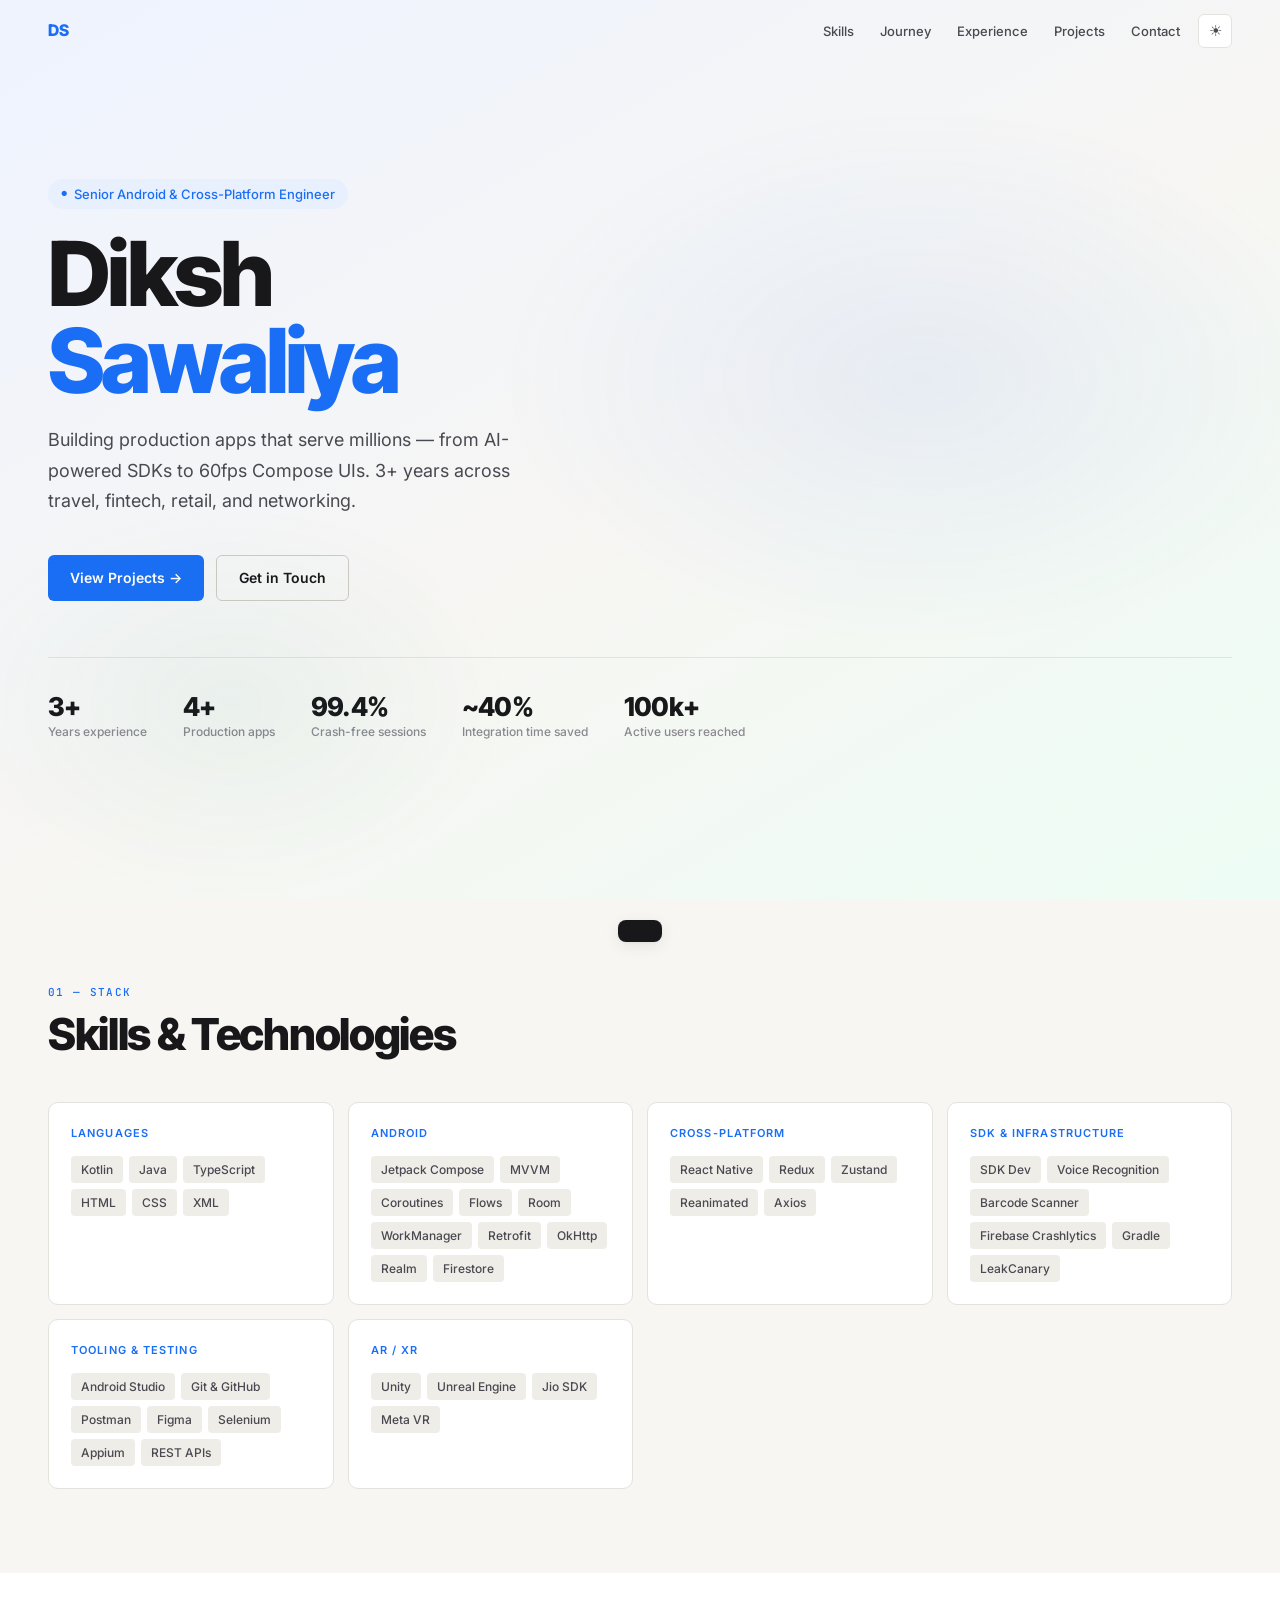
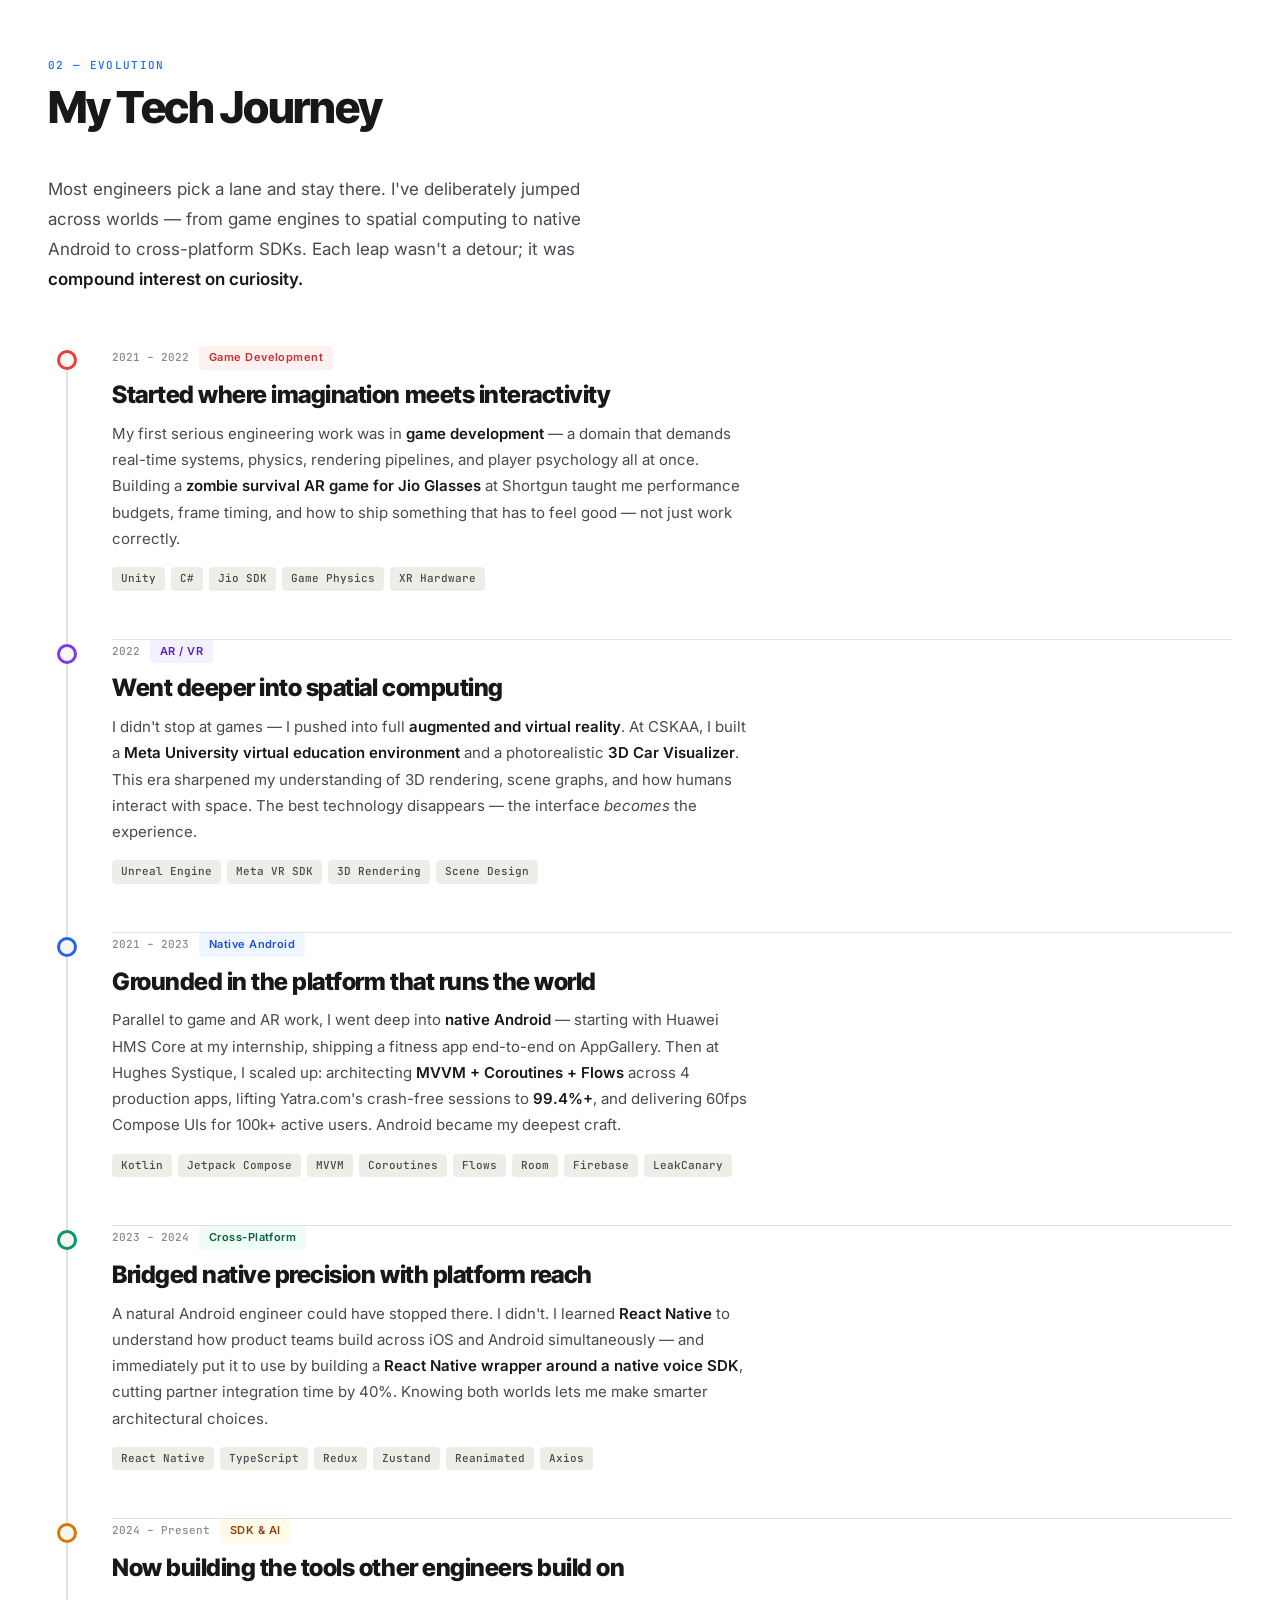
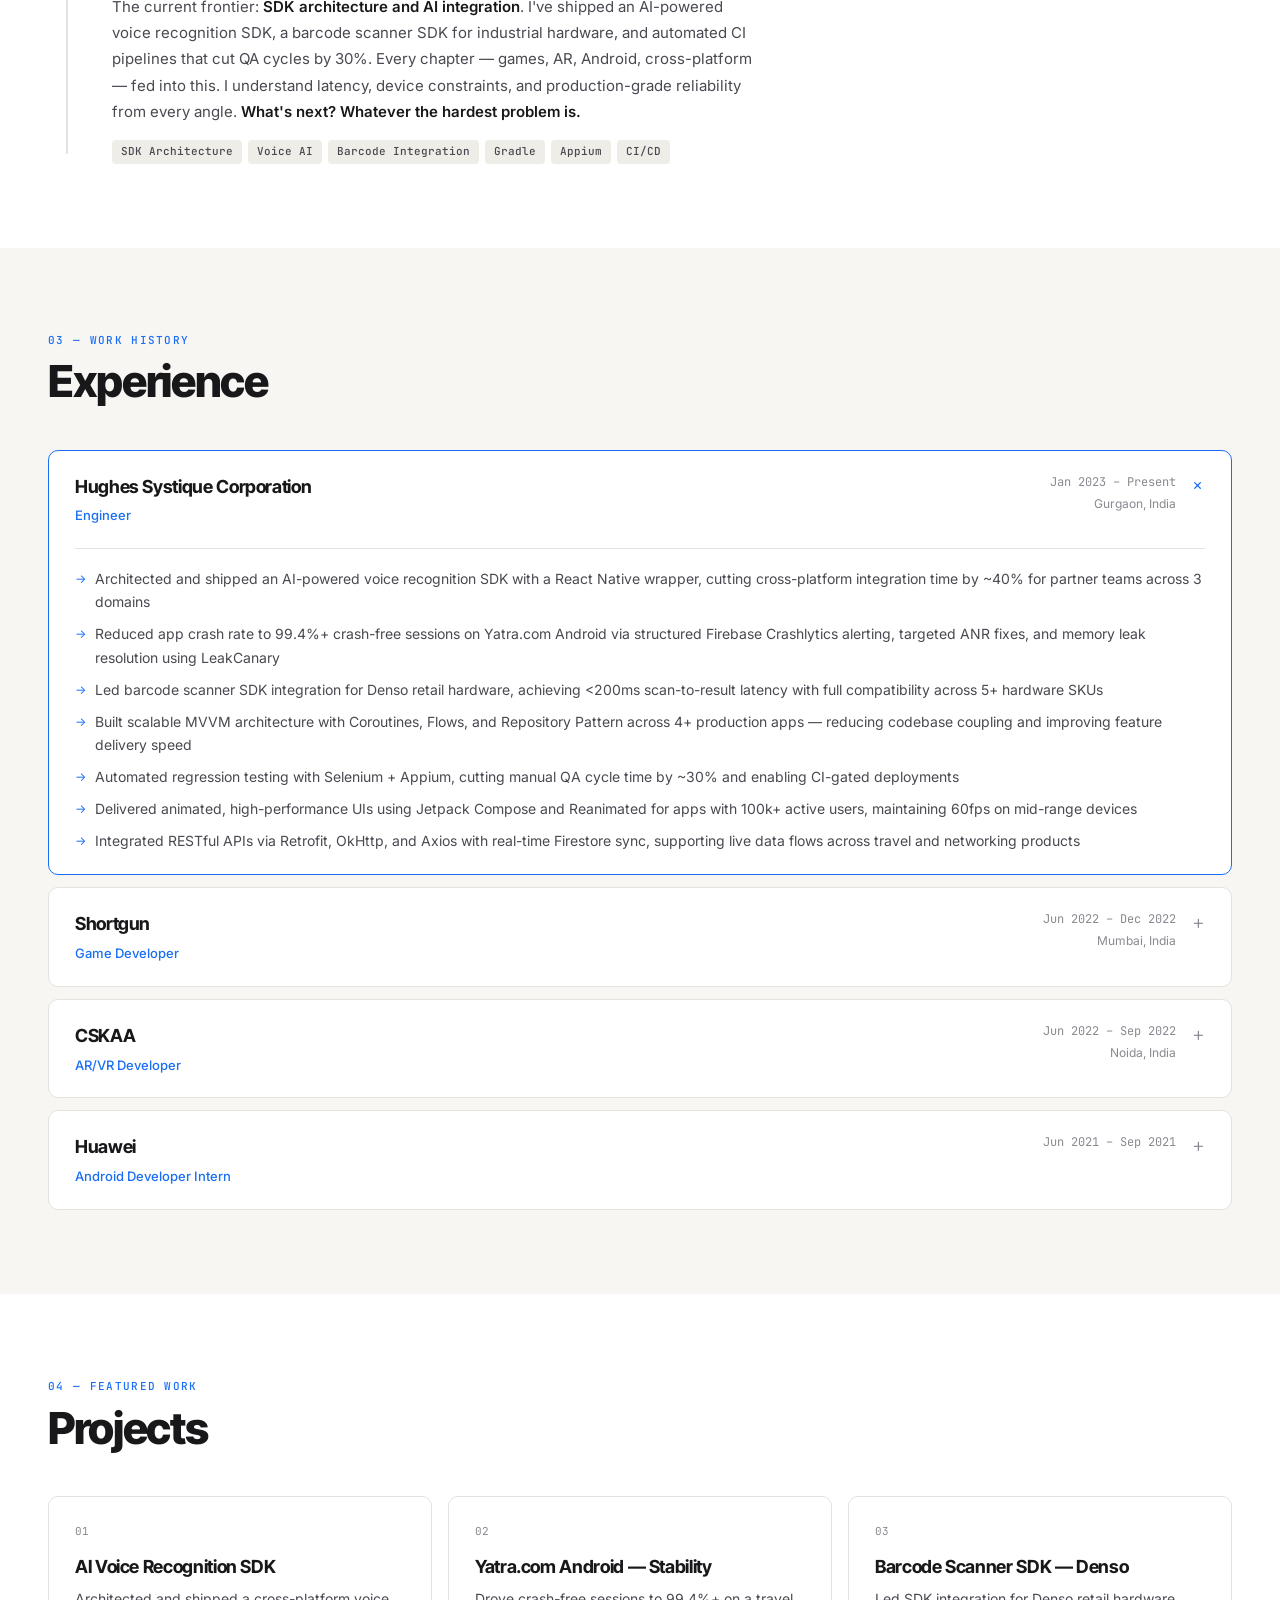
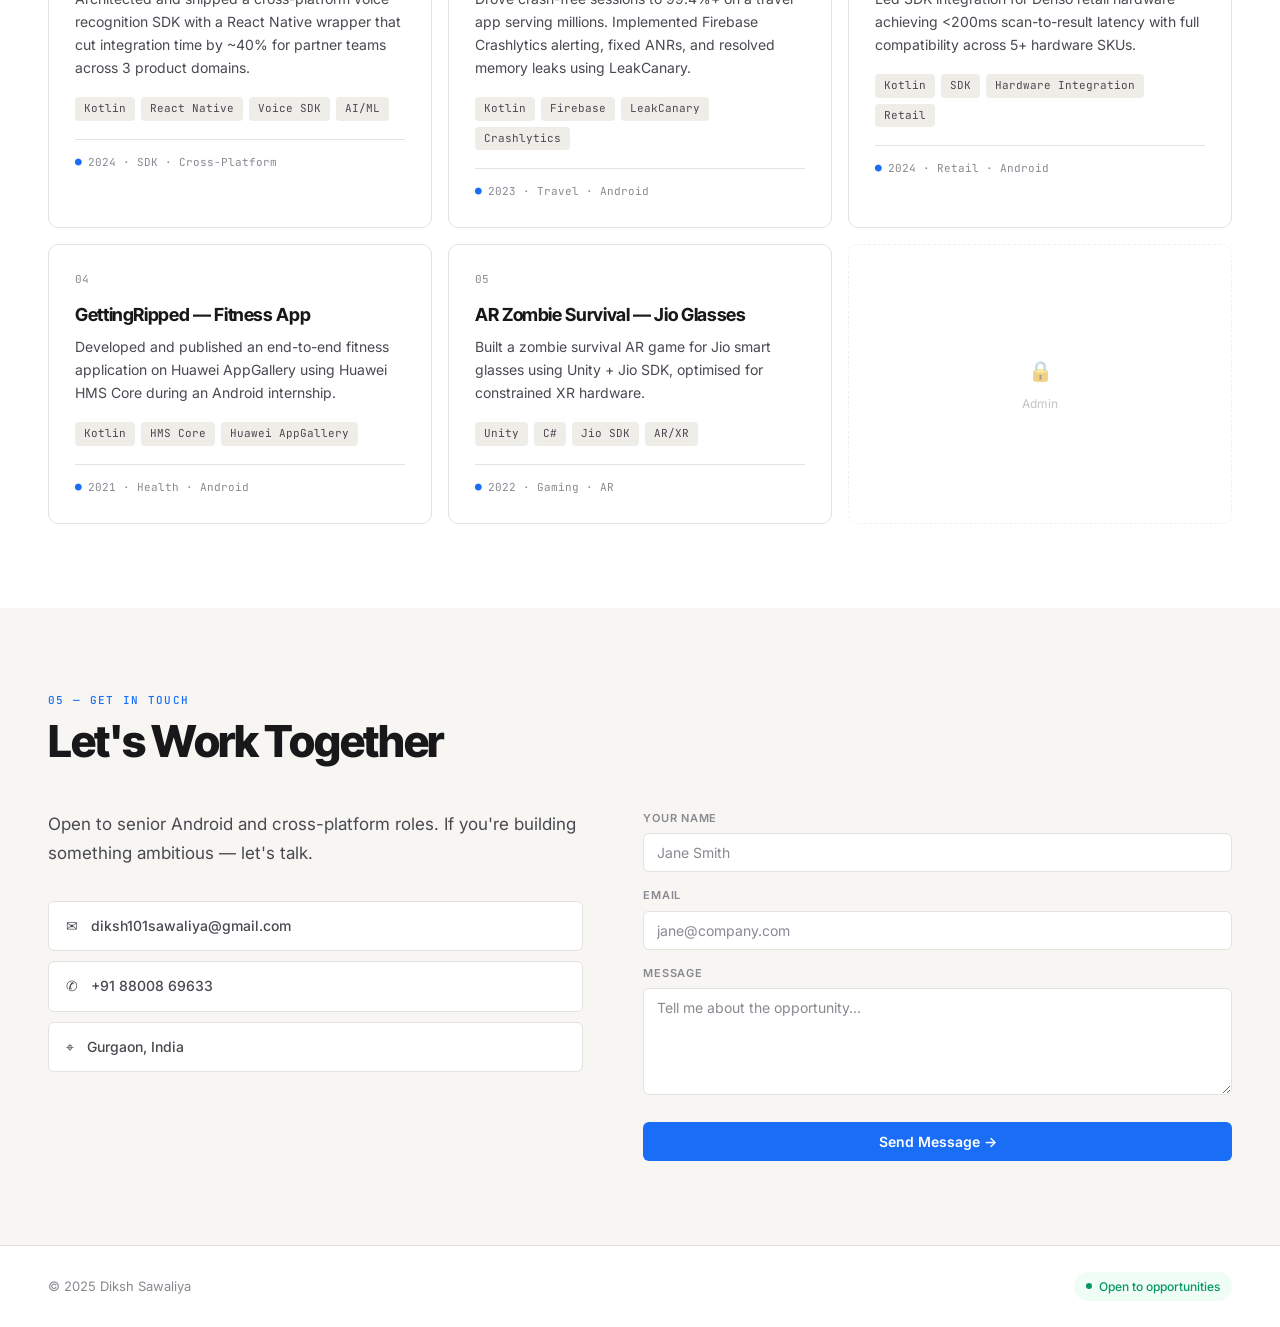
==== index.html @ aad33299 "Renamed the index.html file" ====
<!DOCTYPE html>
<html lang="en" data-theme="light">
<head>
<meta charset="UTF-8" />
<meta name="viewport" content="width=device-width, initial-scale=1.0" />
<title>Diksh Sawaliya · Mobile Engineer</title>
<link href="https://fonts.googleapis.com/css2?family=Inter:wght@300;400;500;600;700&family=Inter+Tight:wght@700;800&family=JetBrains+Mono:wght@400;500&display=swap" rel="stylesheet" />
<link href="base.css" rel="stylesheet" />
<link href="layout.css" rel="stylesheet" />
<link href="components.css" rel="stylesheet" />
</head>
<body>
<div class="toast" id="toast"></div>

<!-- Nav -->
<nav id="nav">
  <a class="nav-logo" href="#home">DS</a>
  <div class="nav-right">
    <ul class="nav-links">
      <li><a href="#skills">Skills</a></li>
      <li><a href="#journey">Journey</a></li>
      <li><a href="#experience">Experience</a></li>
      <li><a href="#projects">Projects</a></li>
      <li><a href="#contact">Contact</a></li>
    </ul>
    <button class="theme-btn" aria-label="Toggle theme">
      <span class="i-sun">☀</span><span class="i-moon">☾</span>
    </button>
  </div>
</nav>

<!-- Hero -->
<section class="hero" id="home">
  <div class="hero-pill">Senior Android &amp; Cross-Platform Engineer</div>
  <h1 class="hero-name">Diksh<br><span class="hl">Sawaliya</span></h1>
  <p class="hero-sub">Building production apps that serve millions — from AI-powered SDKs to 60fps Compose UIs. 3+ years across travel, fintech, retail, and networking.</p>
  <div class="hero-btns">
    <a href="#projects" class="btn btn-primary">View Projects →</a>
    <a href="#contact" class="btn btn-outline">Get in Touch</a>
  </div>
  <div class="hero-stats">
    <div><div class="stat-n">3+</div><div class="stat-l">Years experience</div></div>
    <div><div class="stat-n">4+</div><div class="stat-l">Production apps</div></div>
    <div><div class="stat-n">99.4%</div><div class="stat-l">Crash-free sessions</div></div>
    <div><div class="stat-n">~40%</div><div class="stat-l">Integration time saved</div></div>
    <div><div class="stat-n">100k+</div><div class="stat-l">Active users reached</div></div>
  </div>
</section>

<!-- Skills -->
<section id="skills">
  <div class="reveal"><p class="sec-lbl">01 — Stack</p><h2 class="sec-title">Skills &amp; Technologies</h2></div>
  <div class="skills-grid reveal">
    <div class="skill-card"><div class="skill-cat">Languages</div><div class="skill-tags"><span class="skill-tag">Kotlin</span><span class="skill-tag">Java</span><span class="skill-tag">TypeScript</span><span class="skill-tag">HTML</span><span class="skill-tag">CSS</span><span class="skill-tag">XML</span></div></div>
    <div class="skill-card"><div class="skill-cat">Android</div><div class="skill-tags"><span class="skill-tag">Jetpack Compose</span><span class="skill-tag">MVVM</span><span class="skill-tag">Coroutines</span><span class="skill-tag">Flows</span><span class="skill-tag">Room</span><span class="skill-tag">WorkManager</span><span class="skill-tag">Retrofit</span><span class="skill-tag">OkHttp</span><span class="skill-tag">Realm</span><span class="skill-tag">Firestore</span></div></div>
    <div class="skill-card"><div class="skill-cat">Cross-Platform</div><div class="skill-tags"><span class="skill-tag">React Native</span><span class="skill-tag">Redux</span><span class="skill-tag">Zustand</span><span class="skill-tag">Reanimated</span><span class="skill-tag">Axios</span></div></div>
    <div class="skill-card"><div class="skill-cat">SDK &amp; Infrastructure</div><div class="skill-tags"><span class="skill-tag">SDK Dev</span><span class="skill-tag">Voice Recognition</span><span class="skill-tag">Barcode Scanner</span><span class="skill-tag">Firebase Crashlytics</span><span class="skill-tag">Gradle</span><span class="skill-tag">LeakCanary</span></div></div>
    <div class="skill-card"><div class="skill-cat">Tooling &amp; Testing</div><div class="skill-tags"><span class="skill-tag">Android Studio</span><span class="skill-tag">Git &amp; GitHub</span><span class="skill-tag">Postman</span><span class="skill-tag">Figma</span><span class="skill-tag">Selenium</span><span class="skill-tag">Appium</span><span class="skill-tag">REST APIs</span></div></div>
    <div class="skill-card"><div class="skill-cat">AR / XR</div><div class="skill-tags"><span class="skill-tag">Unity</span><span class="skill-tag">Unreal Engine</span><span class="skill-tag">Jio SDK</span><span class="skill-tag">Meta VR</span></div></div>
  </div>
</section>

<!-- Journey -->
<section id="journey">
  <div class="reveal"><p class="sec-lbl">02 — Evolution</p><h2 class="sec-title">My Tech Journey</h2></div>
  <p class="journey-intro reveal">Most engineers pick a lane and stay there. I've deliberately jumped across worlds — from game engines to spatial computing to native Android to cross-platform SDKs. Each leap wasn't a detour; it was <strong>compound interest on curiosity.</strong></p>
  <div class="journey-track reveal">

    <div class="j-era e-game">
      <div class="j-dot-col"><div class="j-dot"></div></div>
      <div class="j-content">
        <div class="j-meta"><span class="j-year">2021 – 2022</span><span class="j-badge">Game Development</span></div>
        <h3 class="j-title">Started where imagination meets interactivity</h3>
        <p class="j-body">My first serious engineering work was in <strong>game development</strong> — a domain that demands real-time systems, physics, rendering pipelines, and player psychology all at once. Building a <strong>zombie survival AR game for Jio Glasses</strong> at Shortgun taught me performance budgets, frame timing, and how to ship something that has to feel good — not just work correctly.</p>
        <div class="j-tech"><span class="j-tag">Unity</span><span class="j-tag">C#</span><span class="j-tag">Jio SDK</span><span class="j-tag">Game Physics</span><span class="j-tag">XR Hardware</span></div>
      </div>
    </div>

    <div class="j-era e-ar">
      <div class="j-dot-col"><div class="j-dot"></div></div>
      <div class="j-content">
        <div class="j-meta"><span class="j-year">2022</span><span class="j-badge">AR / VR</span></div>
        <h3 class="j-title">Went deeper into spatial computing</h3>
        <p class="j-body">I didn't stop at games — I pushed into full <strong>augmented and virtual reality</strong>. At CSKAA, I built a <strong>Meta University virtual education environment</strong> and a photorealistic <strong>3D Car Visualizer</strong>. This era sharpened my understanding of 3D rendering, scene graphs, and how humans interact with space. The best technology disappears — the interface <em>becomes</em> the experience.</p>
        <div class="j-tech"><span class="j-tag">Unreal Engine</span><span class="j-tag">Meta VR SDK</span><span class="j-tag">3D Rendering</span><span class="j-tag">Scene Design</span></div>
      </div>
    </div>

    <div class="j-era e-android">
      <div class="j-dot-col"><div class="j-dot"></div></div>
      <div class="j-content">
        <div class="j-meta"><span class="j-year">2021 – 2023</span><span class="j-badge">Native Android</span></div>
        <h3 class="j-title">Grounded in the platform that runs the world</h3>
        <p class="j-body">Parallel to game and AR work, I went deep into <strong>native Android</strong> — starting with Huawei HMS Core at my internship, shipping a fitness app end-to-end on AppGallery. Then at Hughes Systique, I scaled up: architecting <strong>MVVM + Coroutines + Flows</strong> across 4 production apps, lifting Yatra.com's crash-free sessions to <strong>99.4%+</strong>, and delivering 60fps Compose UIs for 100k+ active users. Android became my deepest craft.</p>
        <div class="j-tech"><span class="j-tag">Kotlin</span><span class="j-tag">Jetpack Compose</span><span class="j-tag">MVVM</span><span class="j-tag">Coroutines</span><span class="j-tag">Flows</span><span class="j-tag">Room</span><span class="j-tag">Firebase</span><span class="j-tag">LeakCanary</span></div>
      </div>
    </div>

    <div class="j-era e-cross">
      <div class="j-dot-col"><div class="j-dot"></div></div>
      <div class="j-content">
        <div class="j-meta"><span class="j-year">2023 – 2024</span><span class="j-badge">Cross-Platform</span></div>
        <h3 class="j-title">Bridged native precision with platform reach</h3>
        <p class="j-body">A natural Android engineer could have stopped there. I didn't. I learned <strong>React Native</strong> to understand how product teams build across iOS and Android simultaneously — and immediately put it to use by building a <strong>React Native wrapper around a native voice SDK</strong>, cutting partner integration time by 40%. Knowing both worlds lets me make smarter architectural choices.</p>
        <div class="j-tech"><span class="j-tag">React Native</span><span class="j-tag">TypeScript</span><span class="j-tag">Redux</span><span class="j-tag">Zustand</span><span class="j-tag">Reanimated</span><span class="j-tag">Axios</span></div>
      </div>
    </div>

    <div class="j-era e-sdk">
      <div class="j-dot-col"><div class="j-dot"></div></div>
      <div class="j-content">
        <div class="j-meta"><span class="j-year">2024 – Present</span><span class="j-badge">SDK &amp; AI</span></div>
        <h3 class="j-title">Now building the tools other engineers build on</h3>
        <p class="j-body">The current frontier: <strong>SDK architecture and AI integration</strong>. I've shipped an AI-powered voice recognition SDK, a barcode scanner SDK for industrial hardware, and automated CI pipelines that cut QA cycles by 30%. Every chapter — games, AR, Android, cross-platform — fed into this. I understand latency, device constraints, and production-grade reliability from every angle. <strong>What's next? Whatever the hardest problem is.</strong></p>
        <div class="j-tech"><span class="j-tag">SDK Architecture</span><span class="j-tag">Voice AI</span><span class="j-tag">Barcode Integration</span><span class="j-tag">Gradle</span><span class="j-tag">Appium</span><span class="j-tag">CI/CD</span></div>
      </div>
    </div>

  </div>
</section>

<!-- Experience -->
<section id="experience">
  <div class="reveal"><p class="sec-lbl">03 — Work History</p><h2 class="sec-title">Experience</h2></div>
  <div class="exp-list reveal">
    <div class="exp-item open">
      <div class="exp-hd">
        <div class="exp-left"><div class="exp-co">Hughes Systique Corporation</div><div class="exp-role">Engineer</div></div>
        <div class="exp-right"><div class="exp-period">Jan 2023 – Present</div><div class="exp-loc">Gurgaon, India</div></div>
        <div class="exp-tog">+</div>
      </div>
      <div class="exp-body open"><div class="exp-div"></div>
        <ul class="exp-bul">
          <li>Architected and shipped an AI-powered voice recognition SDK with a React Native wrapper, cutting cross-platform integration time by ~40% for partner teams across 3 domains</li>
          <li>Reduced app crash rate to 99.4%+ crash-free sessions on Yatra.com Android via structured Firebase Crashlytics alerting, targeted ANR fixes, and memory leak resolution using LeakCanary</li>
          <li>Led barcode scanner SDK integration for Denso retail hardware, achieving &lt;200ms scan-to-result latency with full compatibility across 5+ hardware SKUs</li>
          <li>Built scalable MVVM architecture with Coroutines, Flows, and Repository Pattern across 4+ production apps — reducing codebase coupling and improving feature delivery speed</li>
          <li>Automated regression testing with Selenium + Appium, cutting manual QA cycle time by ~30% and enabling CI-gated deployments</li>
          <li>Delivered animated, high-performance UIs using Jetpack Compose and Reanimated for apps with 100k+ active users, maintaining 60fps on mid-range devices</li>
          <li>Integrated RESTful APIs via Retrofit, OkHttp, and Axios with real-time Firestore sync, supporting live data flows across travel and networking products</li>
        </ul>
      </div>
    </div>
    <div class="exp-item">
      <div class="exp-hd">
        <div class="exp-left"><div class="exp-co">Shortgun</div><div class="exp-role">Game Developer</div></div>
        <div class="exp-right"><div class="exp-period">Jun 2022 – Dec 2022</div><div class="exp-loc">Mumbai, India</div></div>
        <div class="exp-tog">+</div>
      </div>
      <div class="exp-body"><div class="exp-div"></div>
        <ul class="exp-bul"><li>Developed a zombie survival AR game for Jio Glasses using Unity + Jio SDK, delivering immersive gameplay optimised for constrained XR hardware</li></ul>
      </div>
    </div>
    <div class="exp-item">
      <div class="exp-hd">
        <div class="exp-left"><div class="exp-co">CSKAA</div><div class="exp-role">AR/VR Developer</div></div>
        <div class="exp-right"><div class="exp-period">Jun 2022 – Sep 2022</div><div class="exp-loc">Noida, India</div></div>
        <div class="exp-tog">+</div>
      </div>
      <div class="exp-body"><div class="exp-div"></div>
        <ul class="exp-bul"><li>Built a Meta University virtual education environment and a 3D Car Visualizer with realistic rendering — shipped to internal stakeholders on schedule</li></ul>
      </div>
    </div>
    <div class="exp-item">
      <div class="exp-hd">
        <div class="exp-left"><div class="exp-co">Huawei</div><div class="exp-role">Android Developer Intern</div></div>
        <div class="exp-right"><div class="exp-period">Jun 2021 – Sep 2021</div></div>
        <div class="exp-tog">+</div>
      </div>
      <div class="exp-body"><div class="exp-div"></div>
        <ul class="exp-bul"><li>Developed and published GettingRipped fitness app on Huawei AppGallery end-to-end using Huawei HMS Core, gaining hands-on deployment experience</li></ul>
      </div>
    </div>
  </div>
</section>

<!-- Projects -->
<section id="projects">
  <div class="reveal"><p class="sec-lbl">04 — Featured Work</p><h2 class="sec-title">Projects</h2></div>
  <div class="proj-grid reveal" id="projGrid"></div>
</section>

<!-- Contact -->
<section id="contact">
  <div class="reveal"><p class="sec-lbl">05 — Get In Touch</p><h2 class="sec-title">Let's Work Together</h2></div>
  <div class="contact-wrap reveal">
    <div>
      <p class="contact-lead">Open to senior Android and cross-platform roles. If you're building something ambitious — let's talk.</p>
      <div class="contact-links">
        <a href="mailto:diksh101sawaliya@gmail.com" class="c-link"><span>✉</span> diksh101sawaliya@gmail.com</a>
        <a href="tel:+918800869633" class="c-link"><span>✆</span> +91 88008 69633</a>
        <a href="#" class="c-link"><span>⌖</span> Gurgaon, India</a>
      </div>
    </div>
    <div>
      <div class="fld"><label>Your Name</label><input type="text" placeholder="Jane Smith" /></div>
      <div class="fld"><label>Email</label><input type="email" placeholder="jane@company.com" /></div>
      <div class="fld"><label>Message</label><textarea rows="5" placeholder="Tell me about the opportunity..."></textarea></div>
      <button id="contactSend" class="btn btn-primary" style="width:100%;justify-content:center;margin-top:4px">Send Message →</button>
    </div>
  </div>
</section>

<footer>
  <p>© 2025 Diksh Sawaliya</p>
  <div class="status-pill"><div class="sdot"></div> Open to opportunities</div>
</footer>

<!-- Add Project Modal -->
<div class="modal-ov" id="addModal">
  <div class="modal">
    <h2>Add New Project</h2>
    <p class="sub">Appears on your portfolio instantly.</p>
    <div class="fld"><label>Project Title *</label><input type="text" id="pTitle" placeholder="e.g. Voice SDK for Android" /></div>
    <div class="fld"><label>Description *</label><textarea id="pDesc" rows="3" placeholder="What did you build? What problem did it solve?"></textarea></div>
    <div class="fld"><label>Tech Stack (comma separated)</label><input type="text" id="pTags" placeholder="Kotlin, Jetpack Compose, Retrofit" /></div>
    <div class="fld"><label>Domain / Type</label><input type="text" id="pDomain" placeholder="e.g. SDK · Android · Fintech" /></div>
    <div class="fld"><label>Year</label><input type="text" id="pYear" placeholder="2025" /></div>
    <div class="modal-acts">
      <button id="addCancel" class="btn-cancel">Cancel</button>
      <button id="addSave" class="btn-save">Save Project</button>
    </div>
  </div>
</div>

<!-- PIN Modal -->
<div class="modal-ov" id="pinModal">
  <div class="modal" style="max-width:340px;text-align:center">
    <h2>Admin Access</h2>
    <p class="sub">Enter your 4-digit PIN to manage projects</p>
    <div class="pin-row">
      <input class="pin-d" id="p0" maxlength="1" type="password" inputmode="numeric" />
      <input class="pin-d" id="p1" maxlength="1" type="password" inputmode="numeric" />
      <input class="pin-d" id="p2" maxlength="1" type="password" inputmode="numeric" />
      <input class="pin-d" id="p3" maxlength="1" type="password" inputmode="numeric" />
    </div>
    <div class="pin-err" id="pinErr"></div>
    <div class="modal-acts" style="justify-content:center;margin-top:14px">
      <button id="pinCancel" class="btn-cancel">Cancel</button>
      <button id="pinUnlock" class="btn-save">Unlock</button>
    </div>
  </div>
</div>

<script src="script.js"></script>
</body>
</html>
---- base.css ----
:root {
  --accent:    #1a6ef5;
  --accent-lt: #e8f0fe;
  --accent-dk: #1558c8;
  --c-game:    #e53e3e;
  --c-ar:      #7c3aed;
  --c-android: #2563eb;
  --c-cross:   #059669;
  --c-sdk:     #d97706;
  --radius: 10px;
  --radius-sm: 6px;
  --mono: 'JetBrains Mono', monospace;
  --head: 'Inter Tight', sans-serif;
  --body: 'Inter', sans-serif;
  --shadow: 0 1px 3px rgba(0,0,0,0.06), 0 4px 12px rgba(0,0,0,0.04);
  --shadow-md: 0 4px 16px rgba(0,0,0,0.08), 0 1px 4px rgba(0,0,0,0.04);
}
[data-theme="light"] {
  --bg:      #f7f6f3;
  --surface: #ffffff;
  --card:    #ffffff;
  --border:  #e4e2dc;
  --border2: #cccac3;
  --text:    #18171a;
  --text2:   #4a4850;
  --text3:   #8a8890;
  --nav-bg:  rgba(247,246,243,0.92);
  --tag-bg:  #efede8;
  --tag-txt: #4a4850;
  --hero-bg: linear-gradient(150deg,#eef3ff 0%,#f7f6f3 55%,#edfdf5 100%);
}
[data-theme="dark"] {
  --bg:      #0f1117;
  --surface: #161820;
  --card:    #1c1f2a;
  --border:  #272a35;
  --border2: #353845;
  --text:    #ece9f4;
  --text2:   #9b99a8;
  --text3:   #5c5a68;
  --nav-bg:  rgba(15,17,23,0.9);
  --tag-bg:  #22252f;
  --tag-txt: #9b99a8;
  --hero-bg: linear-gradient(150deg,#0f1a2e 0%,#0f1117 55%,#0a1a14 100%);
}
*,*::before,*::after{box-sizing:border-box;margin:0;padding:0}
html{scroll-behavior:smooth}
body{background:var(--bg);color:var(--text);font-family:var(--body);font-size:16px;line-height:1.6;overflow-x:hidden;transition:background .3s,color .3s}

.btn{font-size:14px;font-weight:600;padding:11px 22px;border-radius:var(--radius-sm);text-decoration:none;transition:all .18s;cursor:pointer;border:none;display:inline-flex;align-items:center;gap:6px;font-family:var(--body)}
.btn-primary{background:var(--accent);color:#fff}
.btn-primary:hover{background:var(--accent-dk);transform:translateY(-1px);box-shadow:0 4px 14px rgba(26,110,245,.3)}
.btn-outline{background:transparent;color:var(--text);border:1.5px solid var(--border2)}
.btn-outline:hover{border-color:var(--accent);color:var(--accent)}

.theme-btn{width:34px;height:34px;border-radius:var(--radius-sm);border:1px solid var(--border);background:var(--card);color:var(--text2);font-size:15px;cursor:pointer;display:flex;align-items:center;justify-content:center;transition:all .2s}
.theme-btn:hover{border-color:var(--accent);color:var(--accent)}
[data-theme="dark"] .i-sun{display:none}
[data-theme="light"] .i-moon{display:none}

.sec-lbl{font-family:var(--mono);font-size:11px;font-weight:500;color:var(--accent);letter-spacing:.12em;text-transform:uppercase;margin-bottom:8px}
.sec-title{font-family:var(--head);font-size:clamp(28px,3.8vw,44px);font-weight:800;letter-spacing:-.03em;line-height:1.1;margin-bottom:44px}

.fld{margin-bottom:15px}
.fld label{display:block;font-size:11px;font-weight:600;color:var(--text3);letter-spacing:.07em;text-transform:uppercase;margin-bottom:6px}
.fld input,.fld textarea{width:100%;background:var(--card);border:1px solid var(--border);color:var(--text);font-family:var(--body);font-size:14px;padding:10px 13px;border-radius:var(--radius-sm);outline:none;transition:border-color .2s,box-shadow .2s;resize:vertical}
.fld input:focus,.fld textarea:focus{border-color:var(--accent);box-shadow:0 0 0 3px rgba(26,110,245,.1)}
.fld input::placeholder,.fld textarea::placeholder{color:var(--text3)}
---- layout.css ----
nav{position:fixed;top:0;left:0;right:0;z-index:200;display:flex;align-items:center;justify-content:space-between;padding:14px 48px;transition:background .3s,border-color .3s,box-shadow .3s;border-bottom:1px solid transparent}
nav.scrolled{background:var(--nav-bg);border-color:var(--border);backdrop-filter:blur(14px);-webkit-backdrop-filter:blur(14px)}
.nav-logo{font-family:var(--head);font-size:16px;font-weight:800;color:var(--accent);letter-spacing:-.02em;text-decoration:none}
.nav-right{display:flex;align-items:center;gap:6px}
.nav-links{display:flex;gap:2px;list-style:none}
.nav-links a{font-size:13px;font-weight:500;color:var(--text2);text-decoration:none;padding:6px 12px;border-radius:var(--radius-sm);transition:color .2s,background .2s}
.nav-links a:hover{color:var(--accent);background:var(--accent-lt)}
[data-theme="dark"] .nav-links a:hover{background:rgba(26,110,245,.12)}

.hero{min-height:100vh;display:flex;flex-direction:column;justify-content:center;padding:100px 48px 80px;background:var(--hero-bg);position:relative;overflow:hidden}
.hero::after{content:'';position:absolute;inset:0;background:radial-gradient(ellipse 55% 50% at 72% 42%,rgba(26,110,245,.07) 0%,transparent 60%),radial-gradient(ellipse 40% 40% at 18% 78%,rgba(5,150,105,.05) 0%,transparent 55%);pointer-events:none}
.hero-pill{display:inline-flex;align-items:center;gap:7px;font-size:13px;font-weight:500;color:var(--accent);background:var(--accent-lt);padding:5px 13px;border-radius:20px;margin-bottom:22px;width:fit-content;opacity:0;animation:fadeUp .7s .1s forwards}
[data-theme="dark"] .hero-pill{background:rgba(26,110,245,.15)}
.hero-pill::before{content:'●';font-size:7px}
.hero-name{font-family:var(--head);font-size:clamp(50px,7vw,96px);font-weight:800;line-height:.97;letter-spacing:-.04em;margin-bottom:20px;opacity:0;animation:fadeUp .7s .25s forwards}
.hero-name .hl{color:var(--accent)}
.hero-sub{font-size:clamp(15px,1.8vw,18px);font-weight:400;color:var(--text2);max-width:490px;line-height:1.7;margin-bottom:38px;opacity:0;animation:fadeUp .7s .4s forwards}
.hero-btns{display:flex;gap:12px;flex-wrap:wrap;opacity:0;animation:fadeUp .7s .55s forwards}
.hero-stats{display:flex;gap:36px;flex-wrap:wrap;margin-top:56px;padding-top:36px;border-top:1px solid var(--border);opacity:0;animation:fadeUp .7s .7s forwards}
.stat-n{font-family:var(--head);font-size:26px;font-weight:800;letter-spacing:-.03em;color:var(--text);line-height:1;margin-bottom:2px}
.stat-l{font-size:12px;font-weight:500;color:var(--text3)}

section{padding:84px 48px}
[data-theme="light"] #skills,#experience,#contact{background:var(--bg)}
[data-theme="light"] #journey,#projects,footer{background:var(--surface)}
[data-theme="dark"] #skills,#experience,#contact{background:var(--bg)}
[data-theme="dark"] #journey,#projects,footer{background:var(--surface)}

.contact-wrap{display:grid;grid-template-columns:1fr 1.1fr;gap:60px;align-items:start}
.contact-lead{font-size:17px;color:var(--text2);line-height:1.75;margin-bottom:32px}
.contact-links{display:flex;flex-direction:column;gap:10px}
.c-link{display:flex;align-items:center;gap:13px;text-decoration:none;font-size:14px;font-weight:500;color:var(--text2);padding:13px 17px;border:1px solid var(--border);border-radius:var(--radius-sm);background:var(--card);transition:all .2s}
.c-link:hover{border-color:var(--accent);color:var(--accent);transform:translateX(4px)}

footer{border-top:1px solid var(--border);padding:26px 48px;background:var(--surface) !important;display:flex;align-items:center;justify-content:space-between}
footer p{font-size:13px;color:var(--text3)}

@media(max-width:720px){
  nav{padding:13px 20px}
  .nav-links{display:none}
  .hero{padding:88px 20px 56px}
  section{padding:60px 20px}
  footer{padding:20px;flex-direction:column;gap:12px;text-align:center}
  .contact-wrap{grid-template-columns:1fr;gap:36px}
  .proj-grid{grid-template-columns:1fr}
  .modal{padding:22px}
  .hero-stats{gap:20px}
}
---- components.css ----
.skills-grid{display:grid;grid-template-columns:repeat(auto-fill,minmax(255px,1fr));gap:14px}
.skill-card{background:var(--card);border:1px solid var(--border);border-radius:var(--radius);padding:22px;transition:border-color .2s,box-shadow .2s,transform .2s}
.skill-card:hover{border-color:var(--accent);box-shadow:var(--shadow-md);transform:translateY(-2px)}
.skill-cat{font-size:11px;font-weight:600;color:var(--accent);letter-spacing:.1em;text-transform:uppercase;margin-bottom:13px}
.skill-tags{display:flex;flex-wrap:wrap;gap:6px}
.skill-tag{font-size:12px;font-weight:500;background:var(--tag-bg);color:var(--tag-txt);padding:4px 10px;border-radius:4px}

.journey-intro{max-width:580px;margin-bottom:52px;font-size:17px;color:var(--text2);line-height:1.75}
.journey-intro strong{color:var(--text);font-weight:600}
.journey-track{position:relative}
.journey-track::before{content:'';position:absolute;left:18px;top:10px;bottom:10px;width:2px;background:var(--border);border-radius:2px}
.j-era{display:grid;grid-template-columns:38px 1fr;gap:0 26px}
.j-dot-col{display:flex;flex-direction:column;align-items:center;padding-top:4px}
.j-dot{width:20px;height:20px;border-radius:50%;border:3px solid var(--border);background:var(--bg);position:relative;z-index:1;flex-shrink:0;transition:border-color .25s,background .25s,transform .25s}
.j-era:hover .j-dot{transform:scale(1.2)}
.e-game   .j-dot{border-color:var(--c-game)}
.e-game:hover   .j-dot{background:var(--c-game)}
.e-ar     .j-dot{border-color:var(--c-ar)}
.e-ar:hover     .j-dot{background:var(--c-ar)}
.e-android.j-dot,.e-android .j-dot{border-color:var(--c-android)}
.e-android:hover .j-dot{background:var(--c-android)}
.e-cross  .j-dot{border-color:var(--c-cross)}
.e-cross:hover  .j-dot{background:var(--c-cross)}
.e-sdk    .j-dot{border-color:var(--c-sdk)}
.e-sdk:hover    .j-dot{background:var(--c-sdk)}
.j-content{padding:0 0 48px 0;border-bottom:1px solid var(--border)}
.j-era:last-child .j-content{border-bottom:none;padding-bottom:0}
.j-meta{display:flex;align-items:center;gap:10px;margin-bottom:11px;flex-wrap:wrap}
.j-year{font-family:var(--mono);font-size:11px;color:var(--text3);font-weight:500}
.j-badge{font-size:11px;font-weight:600;padding:3px 10px;border-radius:4px;letter-spacing:.04em}
.e-game   .j-badge{background:#fff1f0;color:#c53030}
.e-ar     .j-badge{background:#f3f0ff;color:#5b21b6}
.e-android .j-badge{background:#eff6ff;color:#1d4ed8}
.e-cross  .j-badge{background:#f0fdf4;color:#065f46}
.e-sdk    .j-badge{background:#fffbeb;color:#92400e}
[data-theme="dark"] .e-game   .j-badge{background:rgba(229,62,62,.12);color:#fc8181}
[data-theme="dark"] .e-ar     .j-badge{background:rgba(124,58,237,.12);color:#c4b5fd}
[data-theme="dark"] .e-android .j-badge{background:rgba(37,99,235,.12);color:#93c5fd}
[data-theme="dark"] .e-cross  .j-badge{background:rgba(5,150,105,.12);color:#6ee7b7}
[data-theme="dark"] .e-sdk    .j-badge{background:rgba(217,119,6,.12);color:#fcd34d}
.j-title{font-family:var(--head);font-size:clamp(18px,2.2vw,24px);font-weight:800;letter-spacing:-.02em;line-height:1.2;margin-bottom:11px}
.j-body{font-size:15px;color:var(--text2);line-height:1.75;max-width:640px;margin-bottom:15px}
.j-body strong{color:var(--text);font-weight:600}
.j-tech{display:flex;flex-wrap:wrap;gap:6px}
.j-tag{font-family:var(--mono);font-size:11px;font-weight:500;background:var(--tag-bg);color:var(--tag-txt);padding:3px 9px;border-radius:4px}

.exp-list{display:flex;flex-direction:column;gap:12px}
.exp-item{background:var(--card);border:1px solid var(--border);border-radius:var(--radius);overflow:hidden;transition:border-color .2s}
.exp-item.open{border-color:var(--accent)}
.exp-hd{padding:22px 26px;display:flex;align-items:flex-start;justify-content:space-between;gap:16px;cursor:pointer;user-select:none}
.exp-left{display:flex;flex-direction:column;gap:4px;flex:1}
.exp-co{font-family:var(--head);font-size:18px;font-weight:700;letter-spacing:-.02em}
.exp-role{font-size:13px;font-weight:500;color:var(--accent)}
.exp-right{text-align:right;flex-shrink:0}
.exp-period{font-family:var(--mono);font-size:12px;color:var(--text3)}
.exp-loc{font-size:12px;color:var(--text3);margin-top:2px}
.exp-tog{font-size:20px;font-weight:300;color:var(--text3);transition:transform .3s,color .2s;line-height:1;flex-shrink:0;margin-top:2px}
.exp-item.open .exp-tog{transform:rotate(45deg);color:var(--accent)}
.exp-hd:hover .exp-tog{color:var(--accent)}
.exp-body{max-height:0;overflow:hidden;transition:max-height .4s ease,padding .3s;padding:0 26px}
.exp-body.open{max-height:700px;padding-bottom:22px}
.exp-div{height:1px;background:var(--border);margin-bottom:18px}
.exp-bul{list-style:none;display:flex;flex-direction:column;gap:9px}
.exp-bul li{font-size:14px;color:var(--text2);line-height:1.65;padding-left:20px;position:relative}
.exp-bul li::before{content:'→';position:absolute;left:0;color:var(--accent);font-size:12px;top:2px}

#projects{background:var(--surface) !important}
.proj-grid{display:grid;grid-template-columns:repeat(auto-fill,minmax(310px,1fr));gap:16px}
.proj-card{background:var(--card);border:1px solid var(--border);border-radius:var(--radius);padding:26px;position:relative;transition:border-color .2s,box-shadow .2s,transform .2s}
.proj-card:hover{border-color:var(--accent);box-shadow:var(--shadow-md);transform:translateY(-3px)}
.proj-num{font-family:var(--mono);font-size:11px;color:var(--text3);margin-bottom:14px}
.proj-title{font-family:var(--head);font-size:18px;font-weight:700;letter-spacing:-.02em;margin-bottom:9px;line-height:1.3}
.proj-desc{font-size:14px;color:var(--text2);line-height:1.65;margin-bottom:18px}
.proj-tags{display:flex;flex-wrap:wrap;gap:6px;margin-bottom:18px}
.proj-tag{font-family:var(--mono);font-size:11px;background:var(--tag-bg);color:var(--tag-txt);padding:3px 9px;border-radius:4px}
.proj-foot{font-family:var(--mono);font-size:11px;color:var(--text3);display:flex;align-items:center;gap:6px;padding-top:14px;border-top:1px solid var(--border)}
.proj-foot .dot{color:var(--accent)}
.proj-del{position:absolute;top:14px;right:14px;width:28px;height:28px;border-radius:6px;border:1px solid transparent;background:transparent;color:var(--text3);font-size:13px;cursor:pointer;display:flex;align-items:center;justify-content:center;opacity:0;transition:all .2s}
.proj-card:hover .proj-del{opacity:1}
.proj-del:hover{border-color:#e53e3e;color:#e53e3e;background:rgba(229,62,62,.08)}
.proj-add{border-style:dashed !important;display:flex;flex-direction:column;align-items:center;justify-content:center;text-align:center;min-height:230px;cursor:pointer;background:transparent !important}
.proj-add:hover{border-color:var(--accent) !important;background:rgba(26,110,245,.02) !important;transform:none !important}
.add-icon-ring{width:44px;height:44px;border-radius:50%;border:1.5px solid var(--border2);display:flex;align-items:center;justify-content:center;font-size:20px;color:var(--text3);margin-bottom:11px;transition:border-color .2s,color .2s}
.proj-add:hover .add-icon-ring{border-color:var(--accent);color:var(--accent)}
.add-lbl{font-size:13px;font-weight:500;color:var(--text3)}
.proj-add:hover .add-lbl{color:var(--accent)}
.admin-tile{border-style:dashed !important;display:flex;flex-direction:column;align-items:center;justify-content:center;text-align:center;min-height:230px;cursor:pointer;background:transparent !important;opacity:.5}
.admin-tile:hover{opacity:.75;transform:none !important}
.admin-tile-ico{font-size:20px;margin-bottom:7px}
.admin-tile-lbl{font-size:12px;color:var(--text3)}

.modal-ov{position:fixed;inset:0;background:rgba(0,0,0,.5);backdrop-filter:blur(6px);z-index:500;display:flex;align-items:center;justify-content:center;opacity:0;pointer-events:none;transition:opacity .25s}
.modal-ov.open{opacity:1;pointer-events:all}
.modal{background:var(--card);border:1px solid var(--border);border-radius:14px;box-shadow:var(--shadow-md);width:min(540px,92vw);padding:34px;transform:scale(.96) translateY(8px);transition:transform .25s}
.modal-ov.open .modal{transform:scale(1) translateY(0)}
.modal h2{font-family:var(--head);font-size:22px;font-weight:800;letter-spacing:-.02em;margin-bottom:4px}
.modal .sub{font-size:13px;color:var(--text3);margin-bottom:22px}
.modal-acts{display:flex;gap:10px;margin-top:22px}
.btn-cancel{background:transparent;border:1px solid var(--border);color:var(--text2);font-size:14px;font-weight:500;padding:10px 20px;border-radius:var(--radius-sm);cursor:pointer;transition:all .2s;font-family:var(--body)}
.btn-cancel:hover{border-color:var(--border2);color:var(--text)}
.btn-save{background:var(--accent);border:none;color:#fff;font-size:14px;font-weight:600;padding:10px 24px;border-radius:var(--radius-sm);cursor:pointer;transition:background .2s,transform .15s;font-family:var(--body)}
.btn-save:hover{background:var(--accent-dk);transform:translateY(-1px)}
.pin-row{display:flex;gap:10px;justify-content:center;margin:18px 0 8px}
.pin-d{width:50px;height:56px;text-align:center;font-family:var(--mono);font-size:22px;background:var(--bg);border:1.5px solid var(--border);color:var(--text);border-radius:var(--radius-sm);outline:none;transition:border-color .2s}
.pin-d:focus{border-color:var(--accent);box-shadow:0 0 0 3px rgba(26,110,245,.1)}
.pin-err{font-size:13px;color:#e53e3e;text-align:center;min-height:18px}

.toast{position:fixed;bottom:28px;left:50%;transform:translateX(-50%) translateY(70px);background:var(--text);color:var(--bg);font-size:13px;font-weight:500;padding:11px 22px;border-radius:8px;box-shadow:var(--shadow-md);z-index:9000;pointer-events:none;transition:transform .35s cubic-bezier(.34,1.56,.64,1)}
.toast.show{transform:translateX(-50%) translateY(0)}

@keyframes fadeUp{from{opacity:0;transform:translateY(20px)}to{opacity:1;transform:translateY(0)}}
@keyframes pulse{0%,100%{opacity:1}50%{opacity:.35}}
.reveal{opacity:0;transform:translateY(22px);transition:opacity .6s ease,transform .6s ease}
.reveal.visible{opacity:1;transform:translateY(0)}

.status-pill{display:flex;align-items:center;gap:7px;font-size:12px;font-weight:500;color:#059669;background:#f0fdf4;padding:5px 12px;border-radius:20px}
[data-theme="dark"] .status-pill{background:rgba(5,150,105,.12);color:#6ee7b7}
.sdot{width:6px;height:6px;border-radius:50%;background:#059669;animation:pulse 2s infinite}
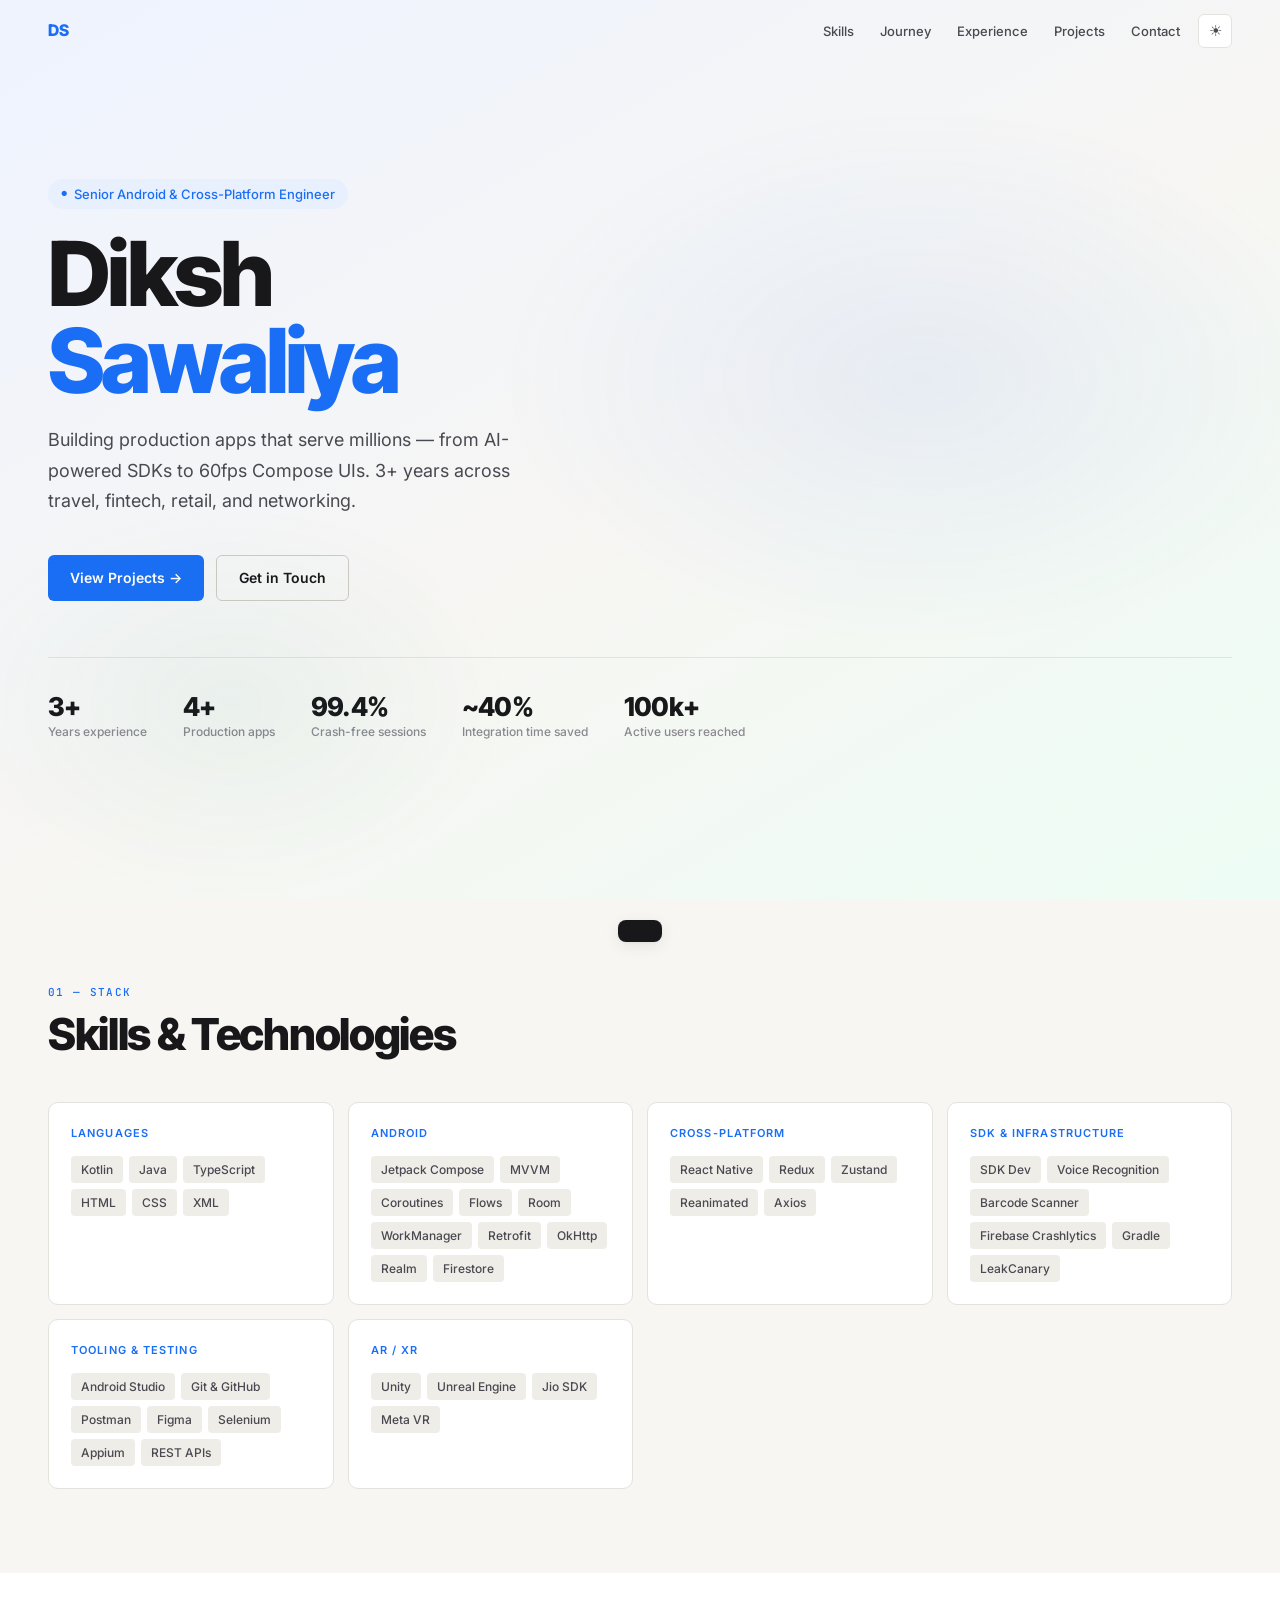
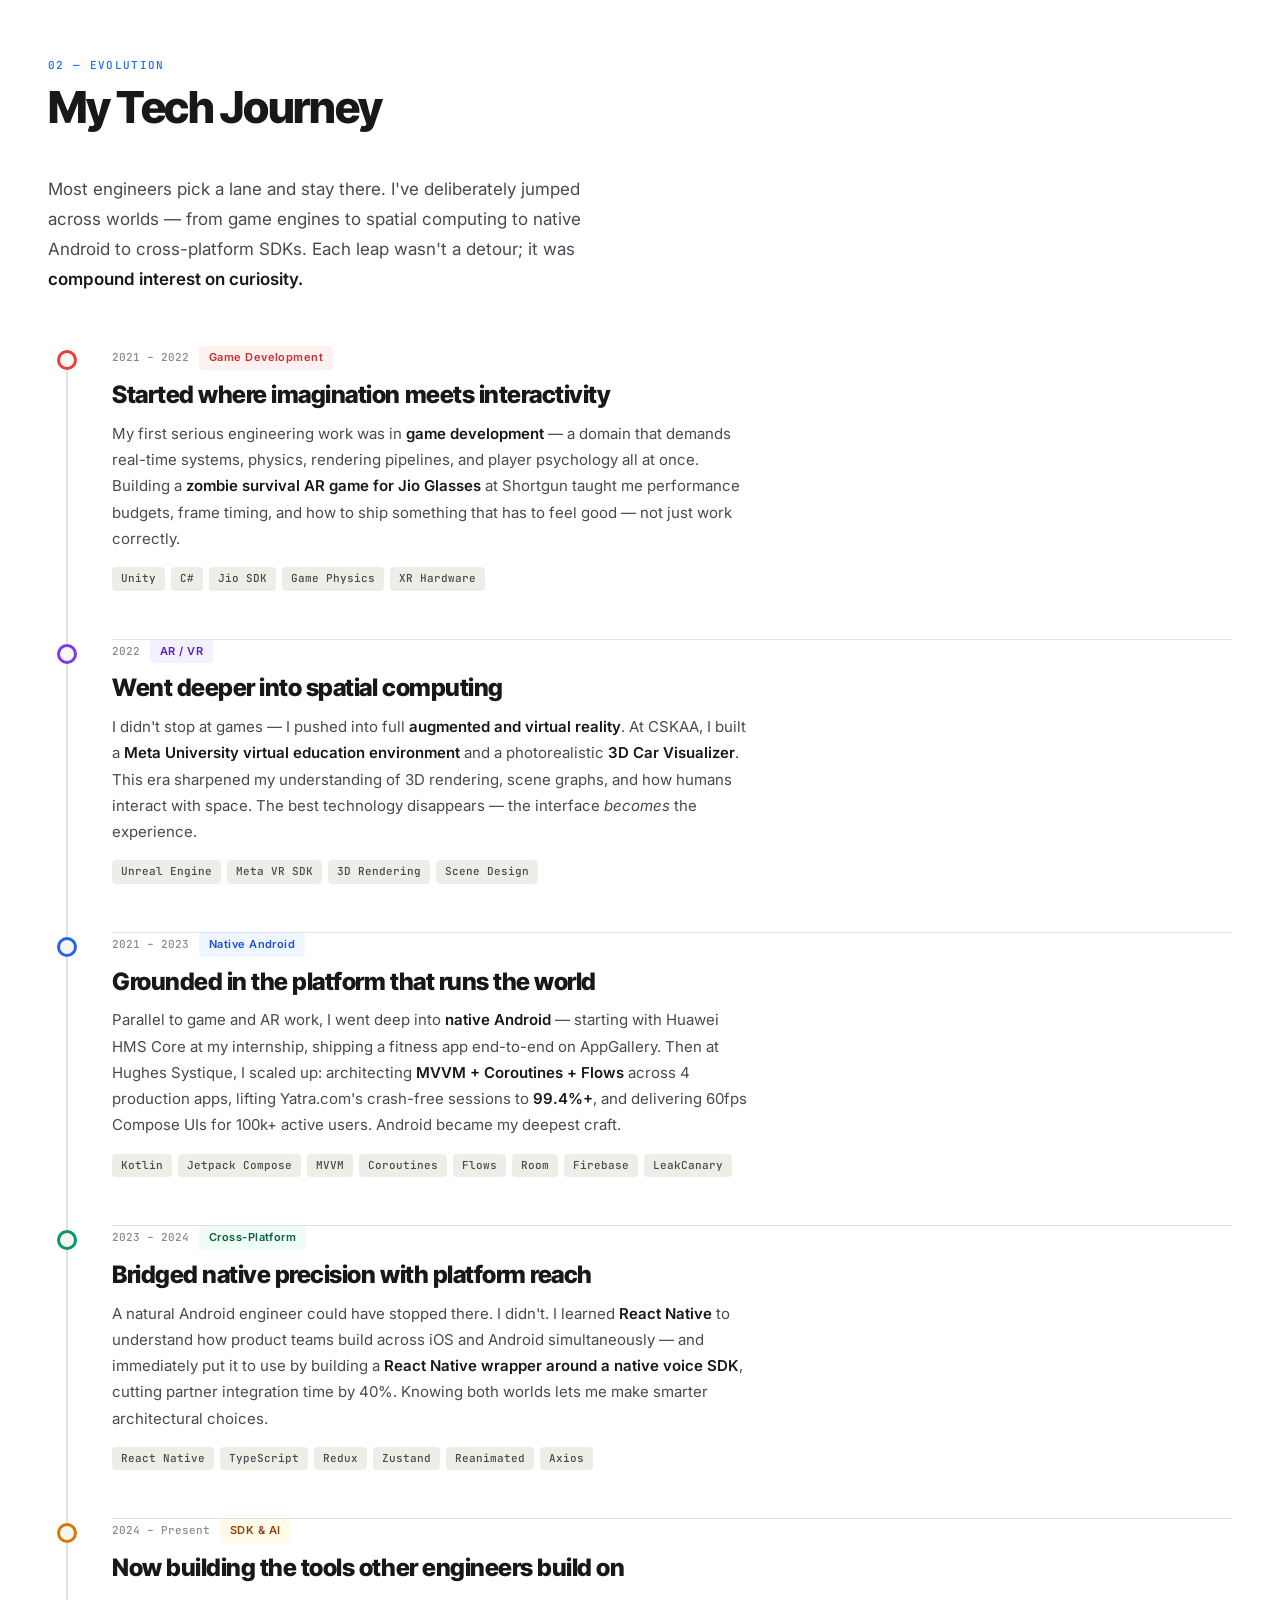
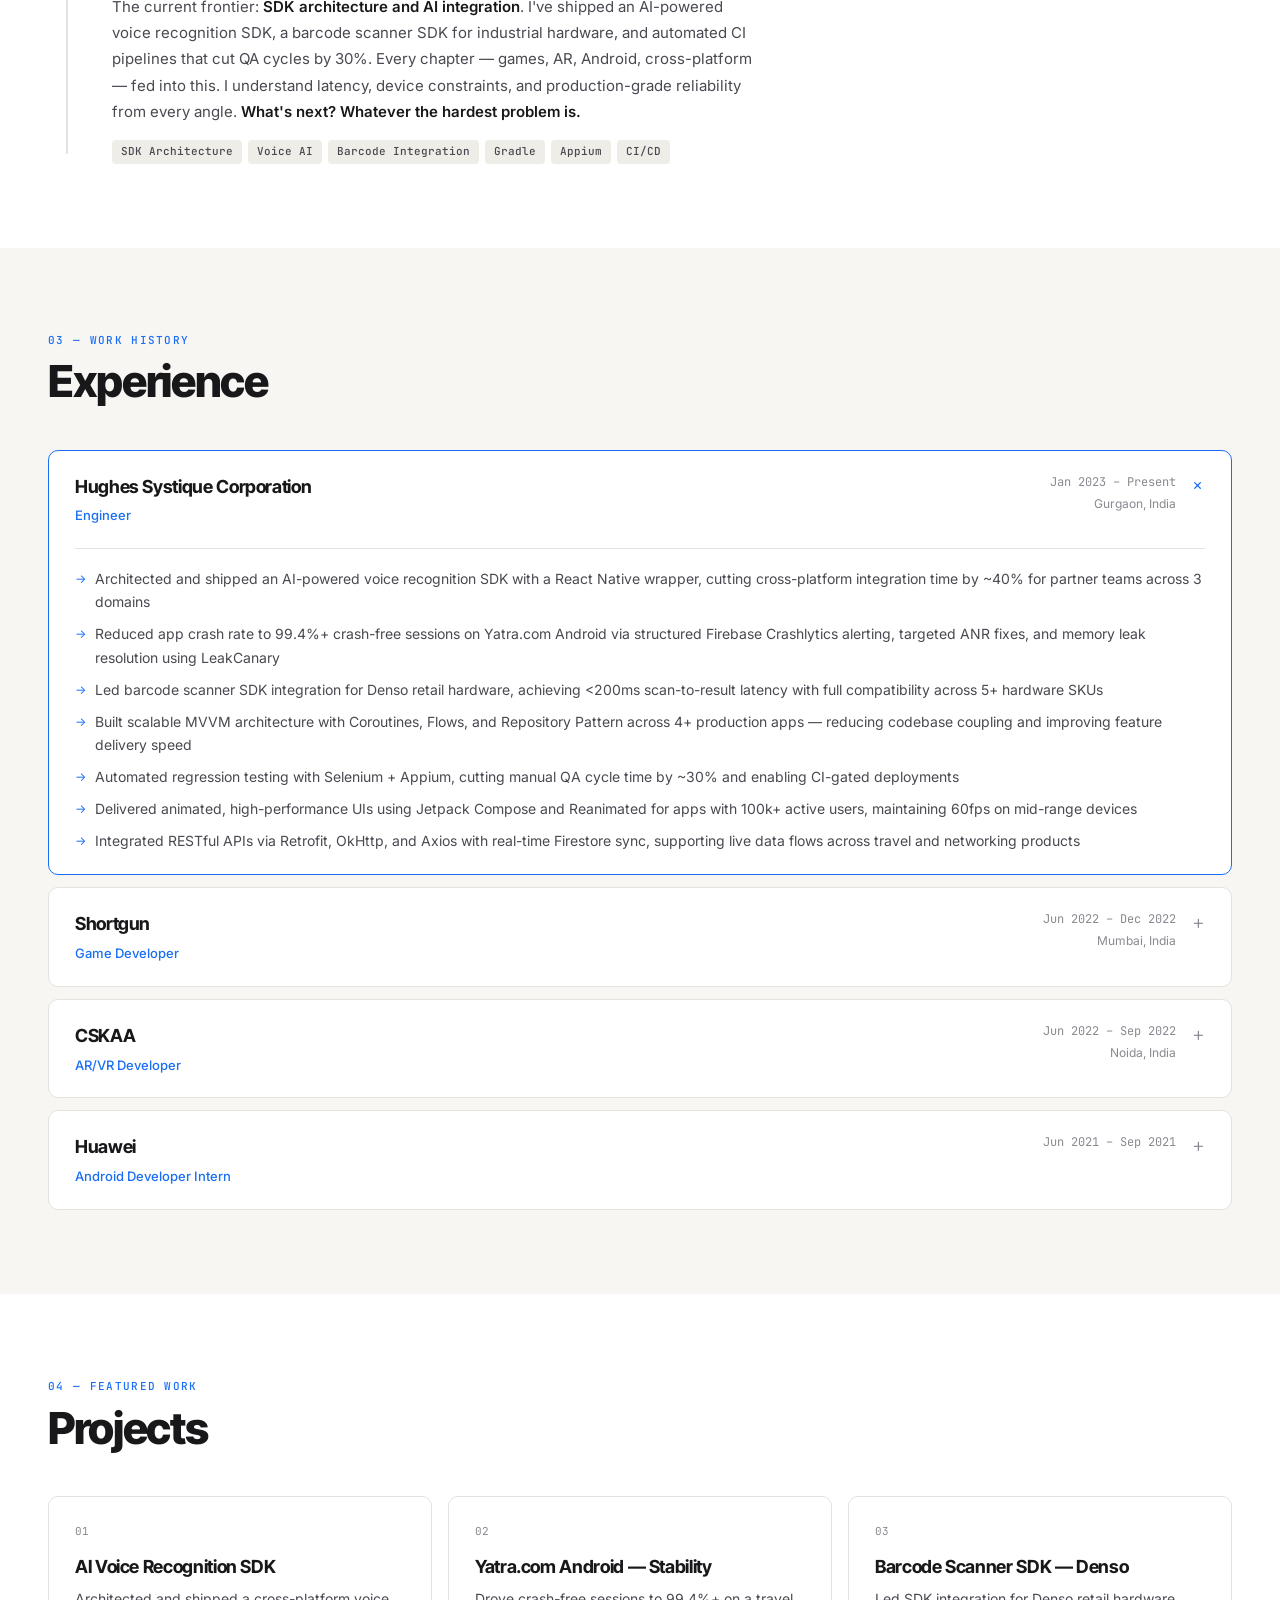
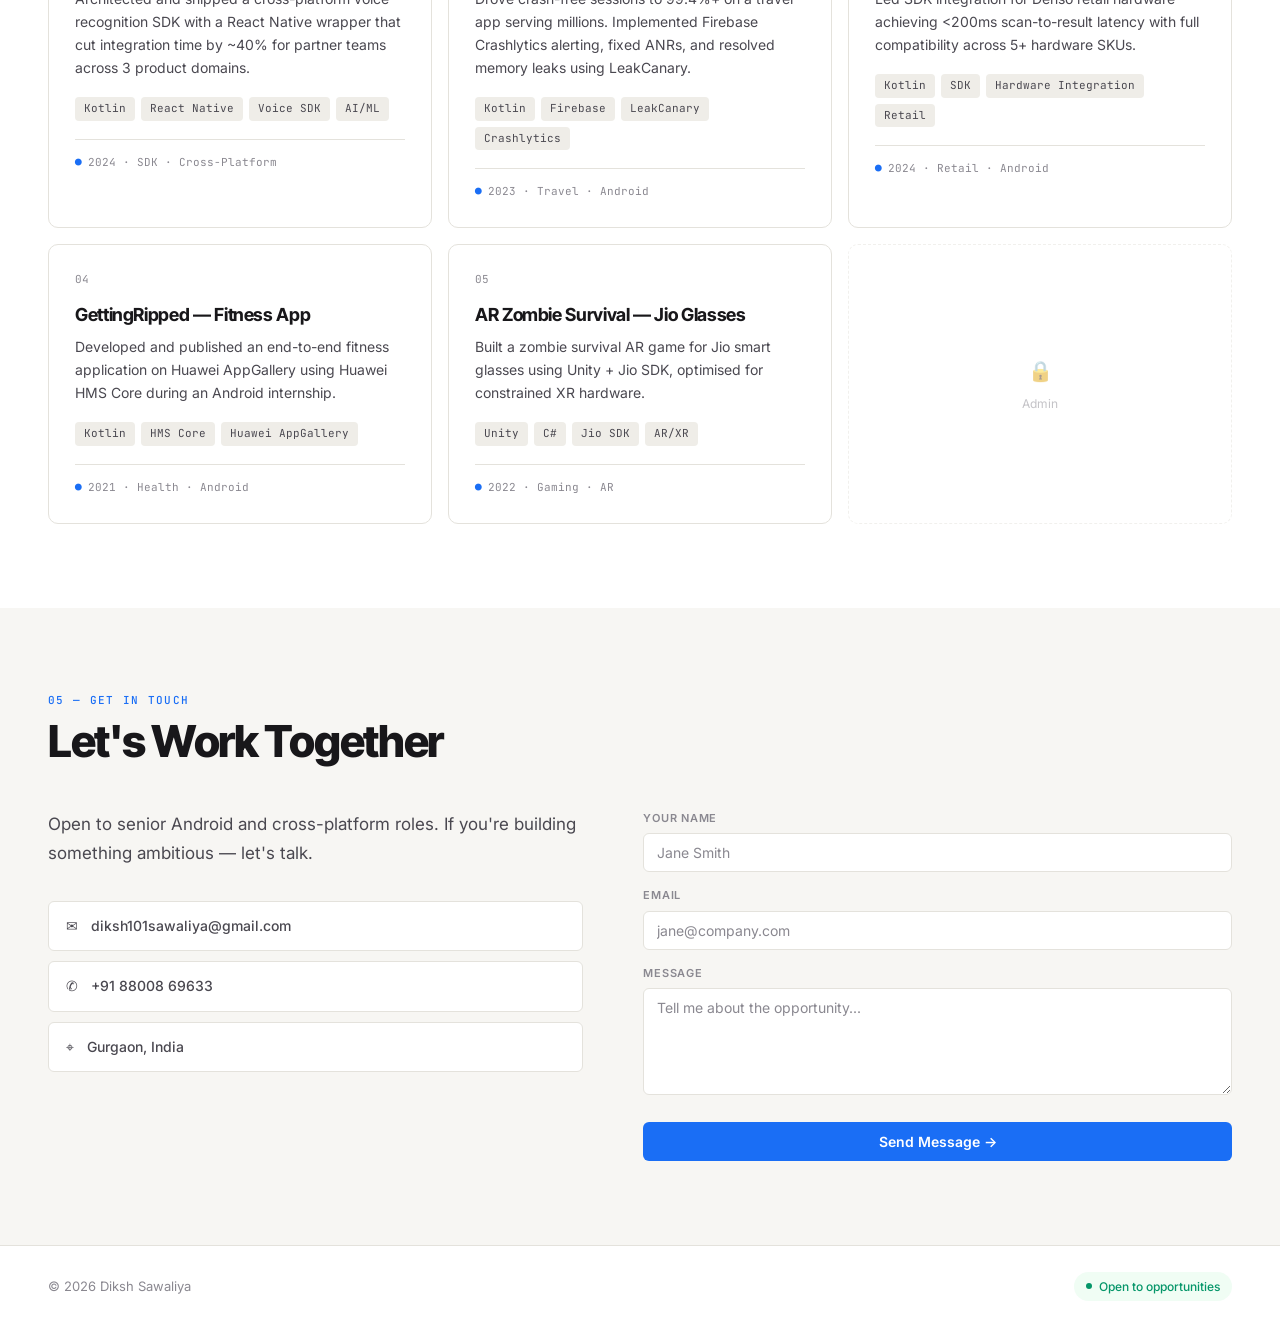
==== commit eca6a9ee: "Updated the Year on the footer" ====
--- a/index.html
+++ b/index.html
@@ -202,7 +202,7 @@
 </section>
 
 <footer>
-  <p>© 2025 Diksh Sawaliya</p>
+  <p>© 2026 Diksh Sawaliya</p>
   <div class="status-pill"><div class="sdot"></div> Open to opportunities</div>
 </footer>
 
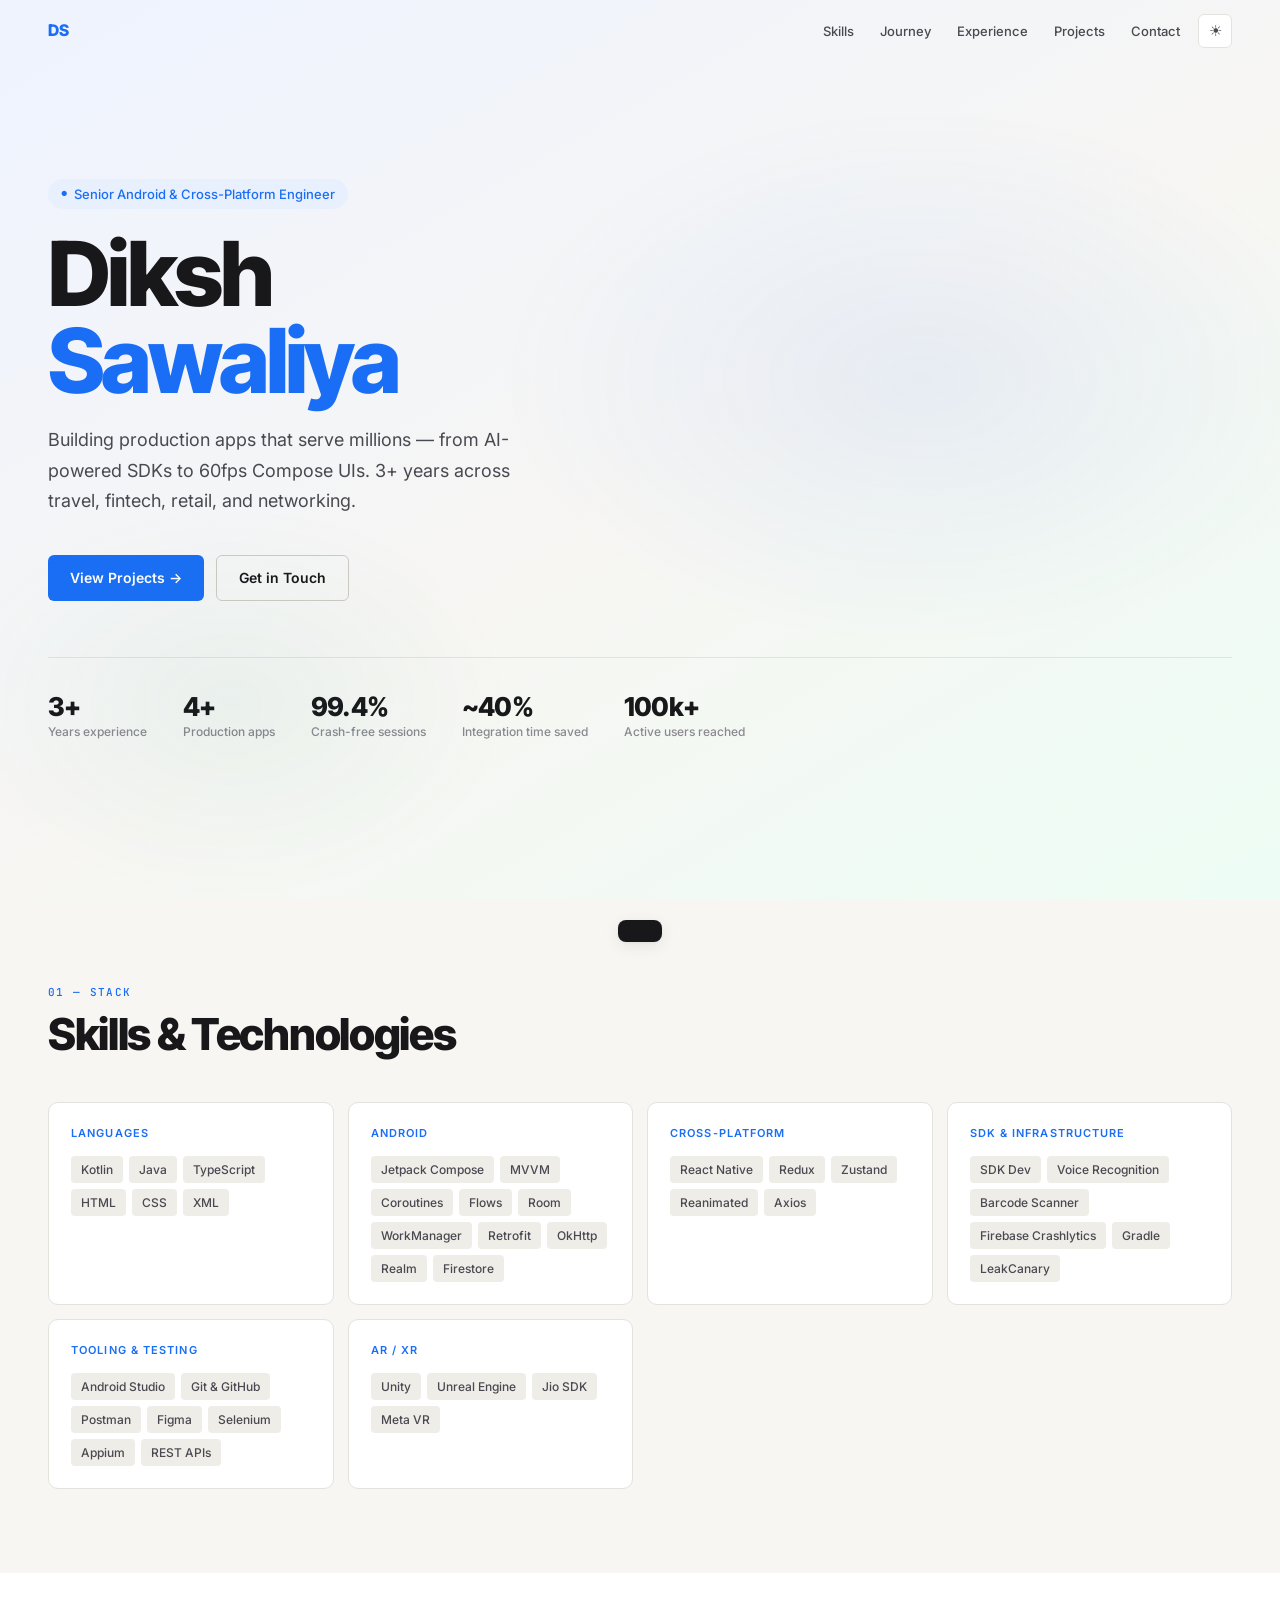
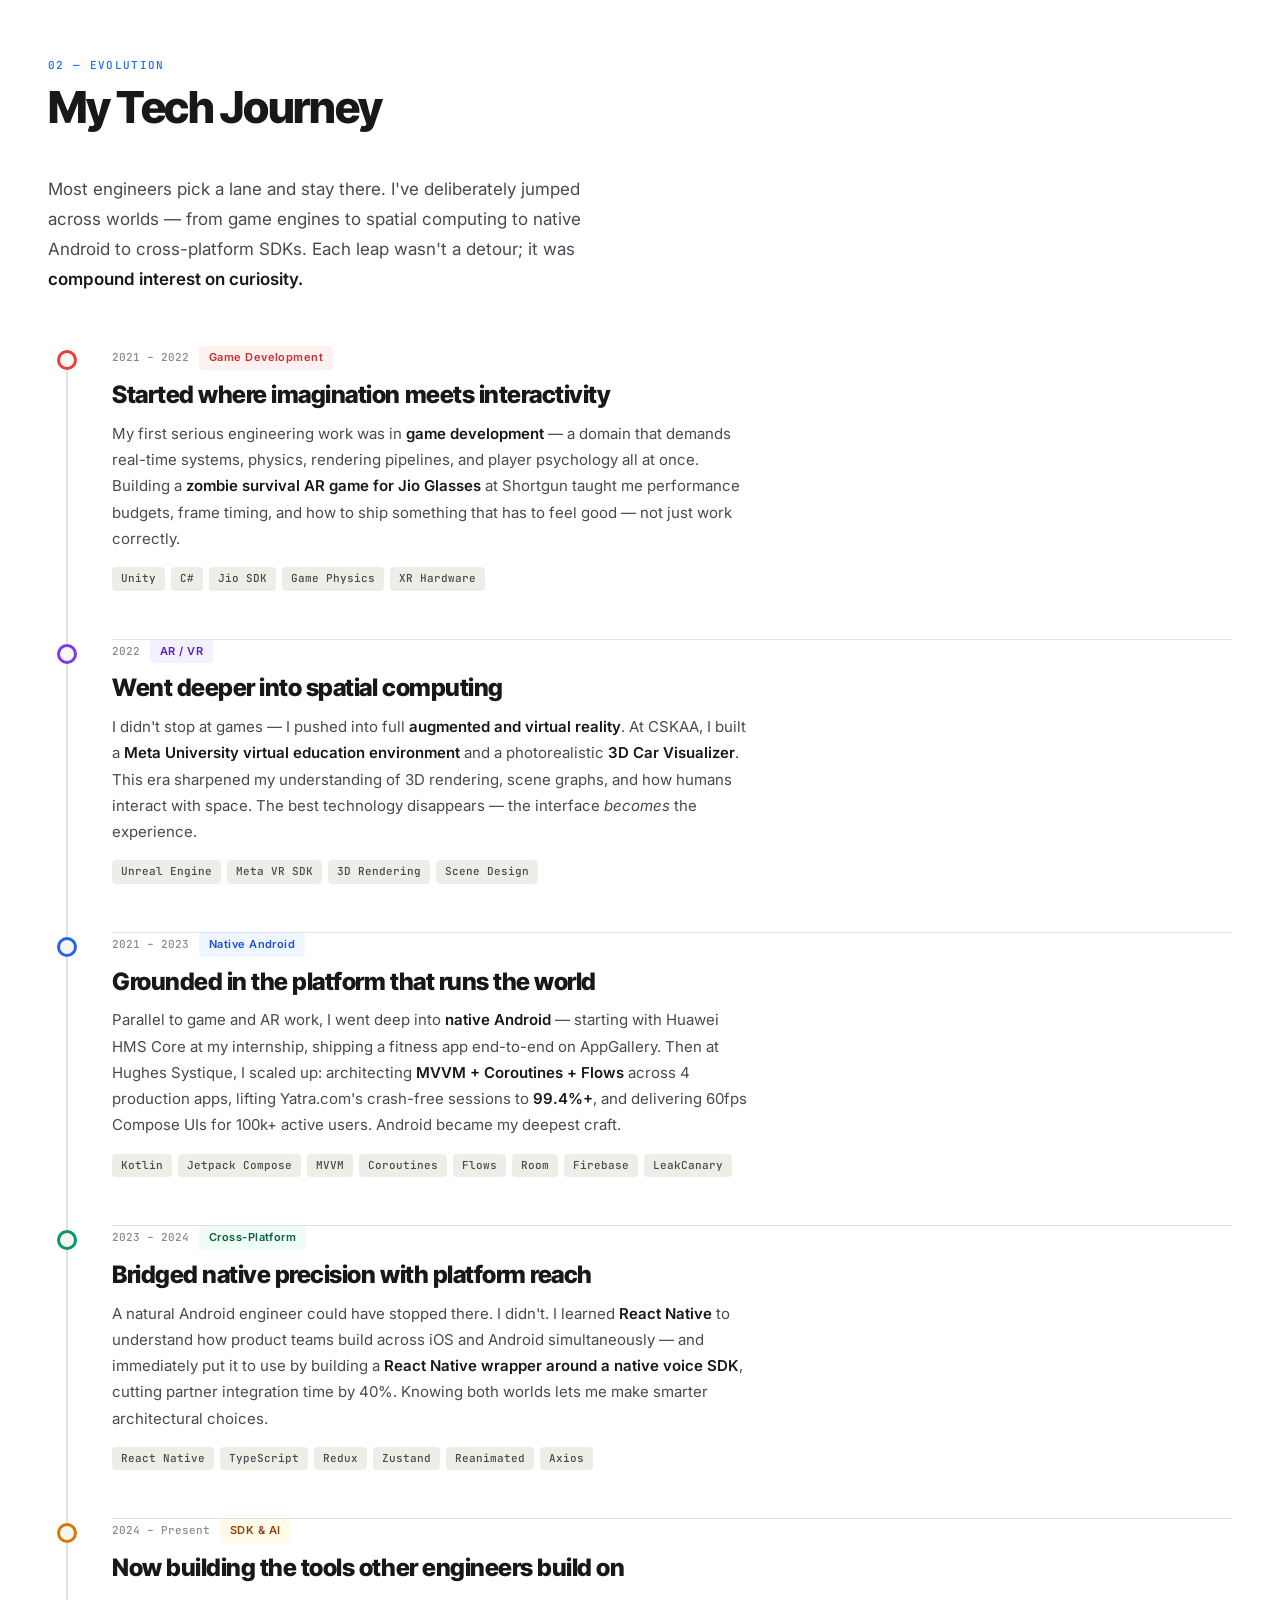
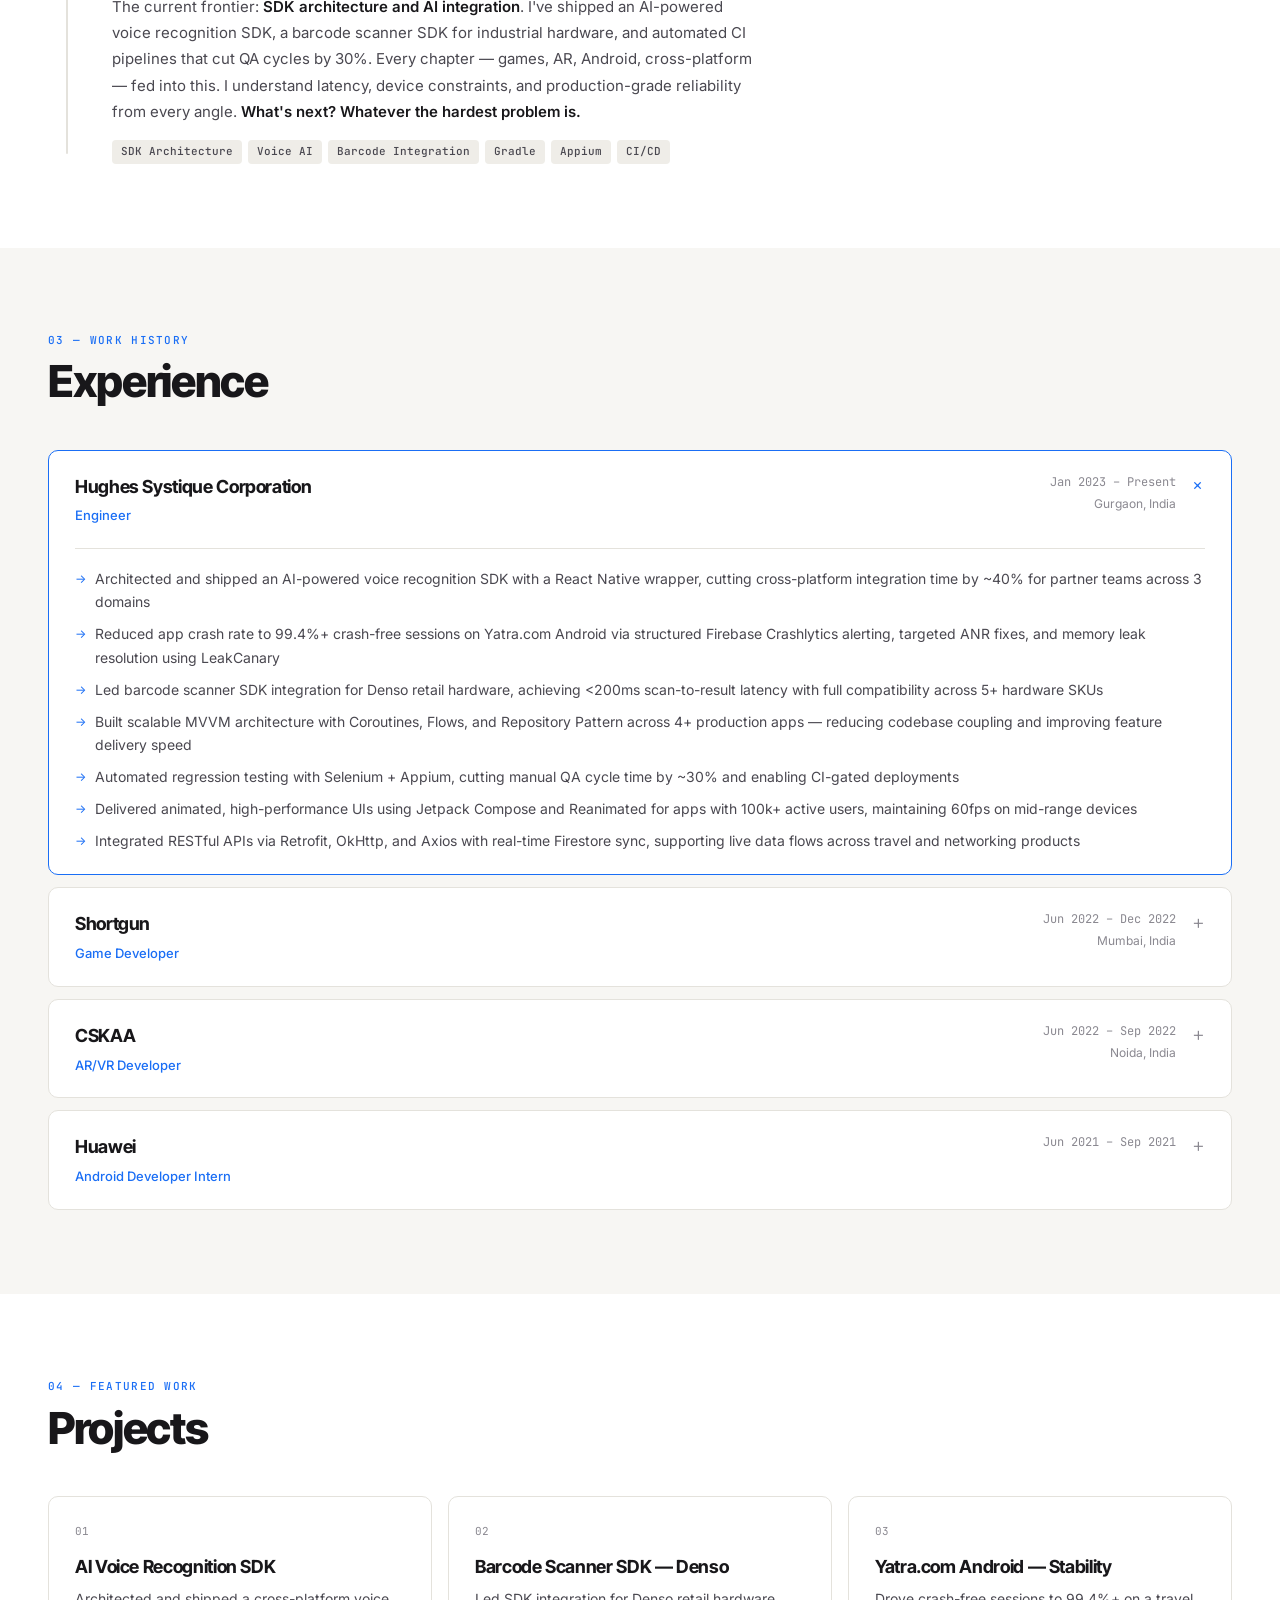
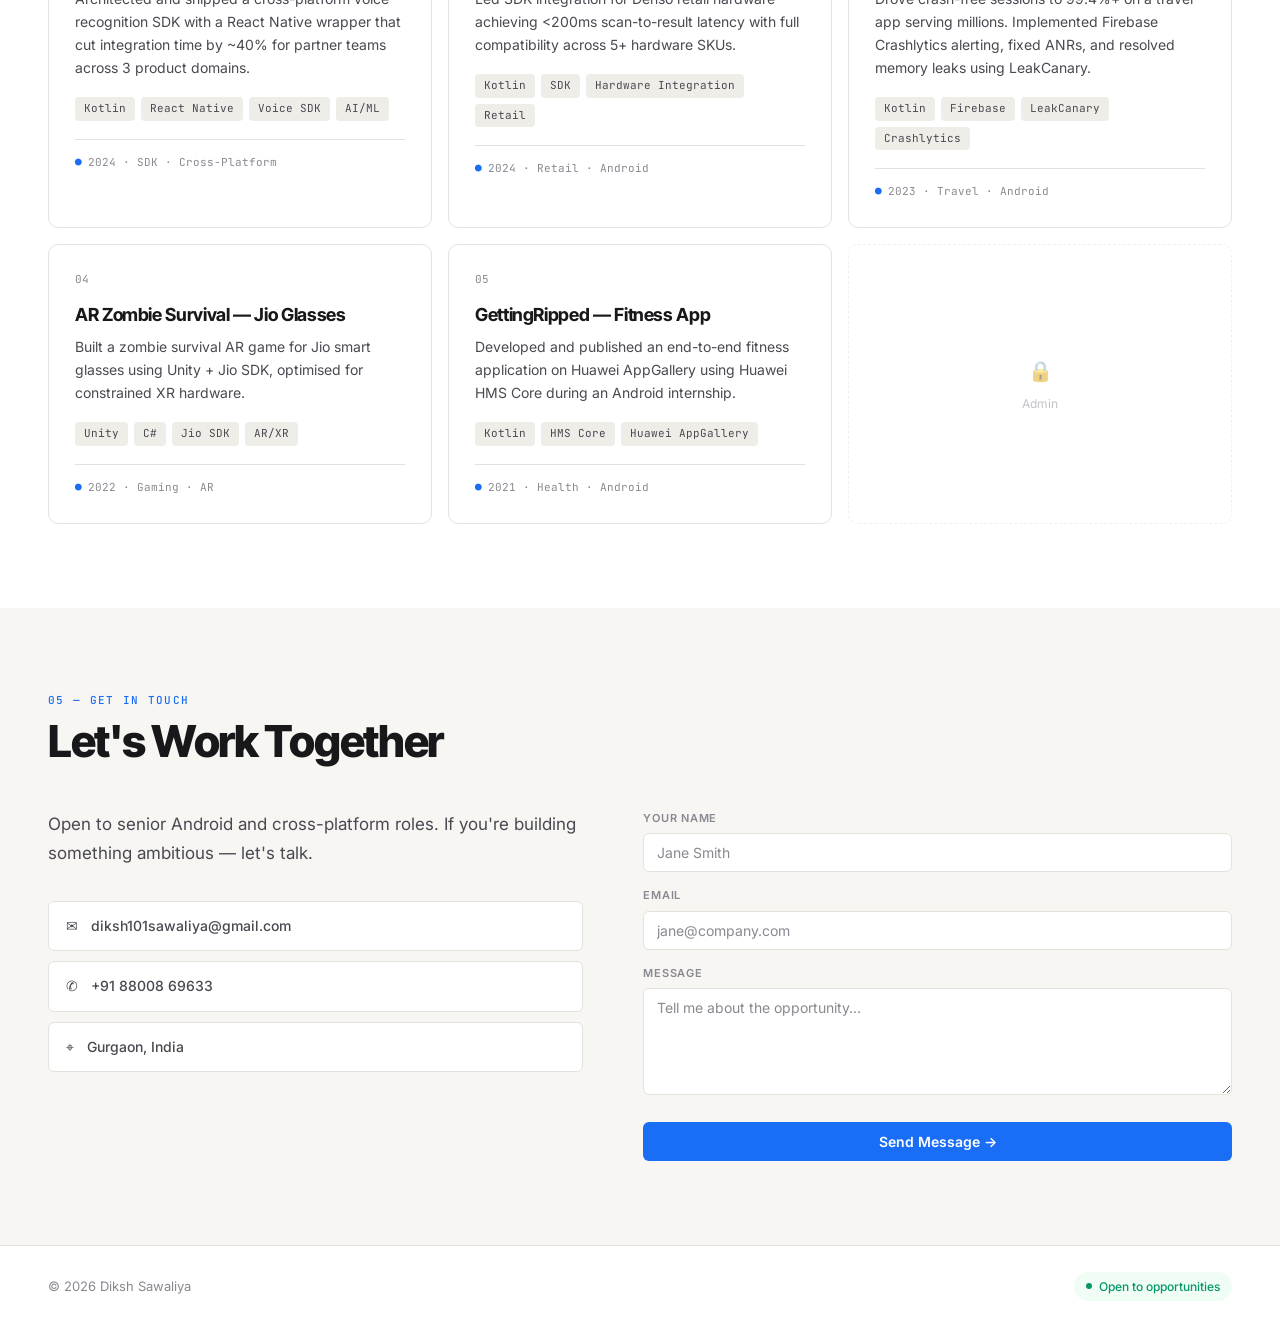
==== commit 513b5e35: "Added DS icon for the Tab" ====
--- a/index.html
+++ b/index.html
@@ -4,6 +4,7 @@
 <meta charset="UTF-8" />
 <meta name="viewport" content="width=device-width, initial-scale=1.0" />
 <title>Diksh Sawaliya · Mobile Engineer</title>
+<link rel="icon" href="favicon.svg" type="image/svg+xml" />
 <link href="https://fonts.googleapis.com/css2?family=Inter:wght@300;400;500;600;700&family=Inter+Tight:wght@700;800&family=JetBrains+Mono:wght@400;500&display=swap" rel="stylesheet" />
 <link href="base.css" rel="stylesheet" />
 <link href="layout.css" rel="stylesheet" />
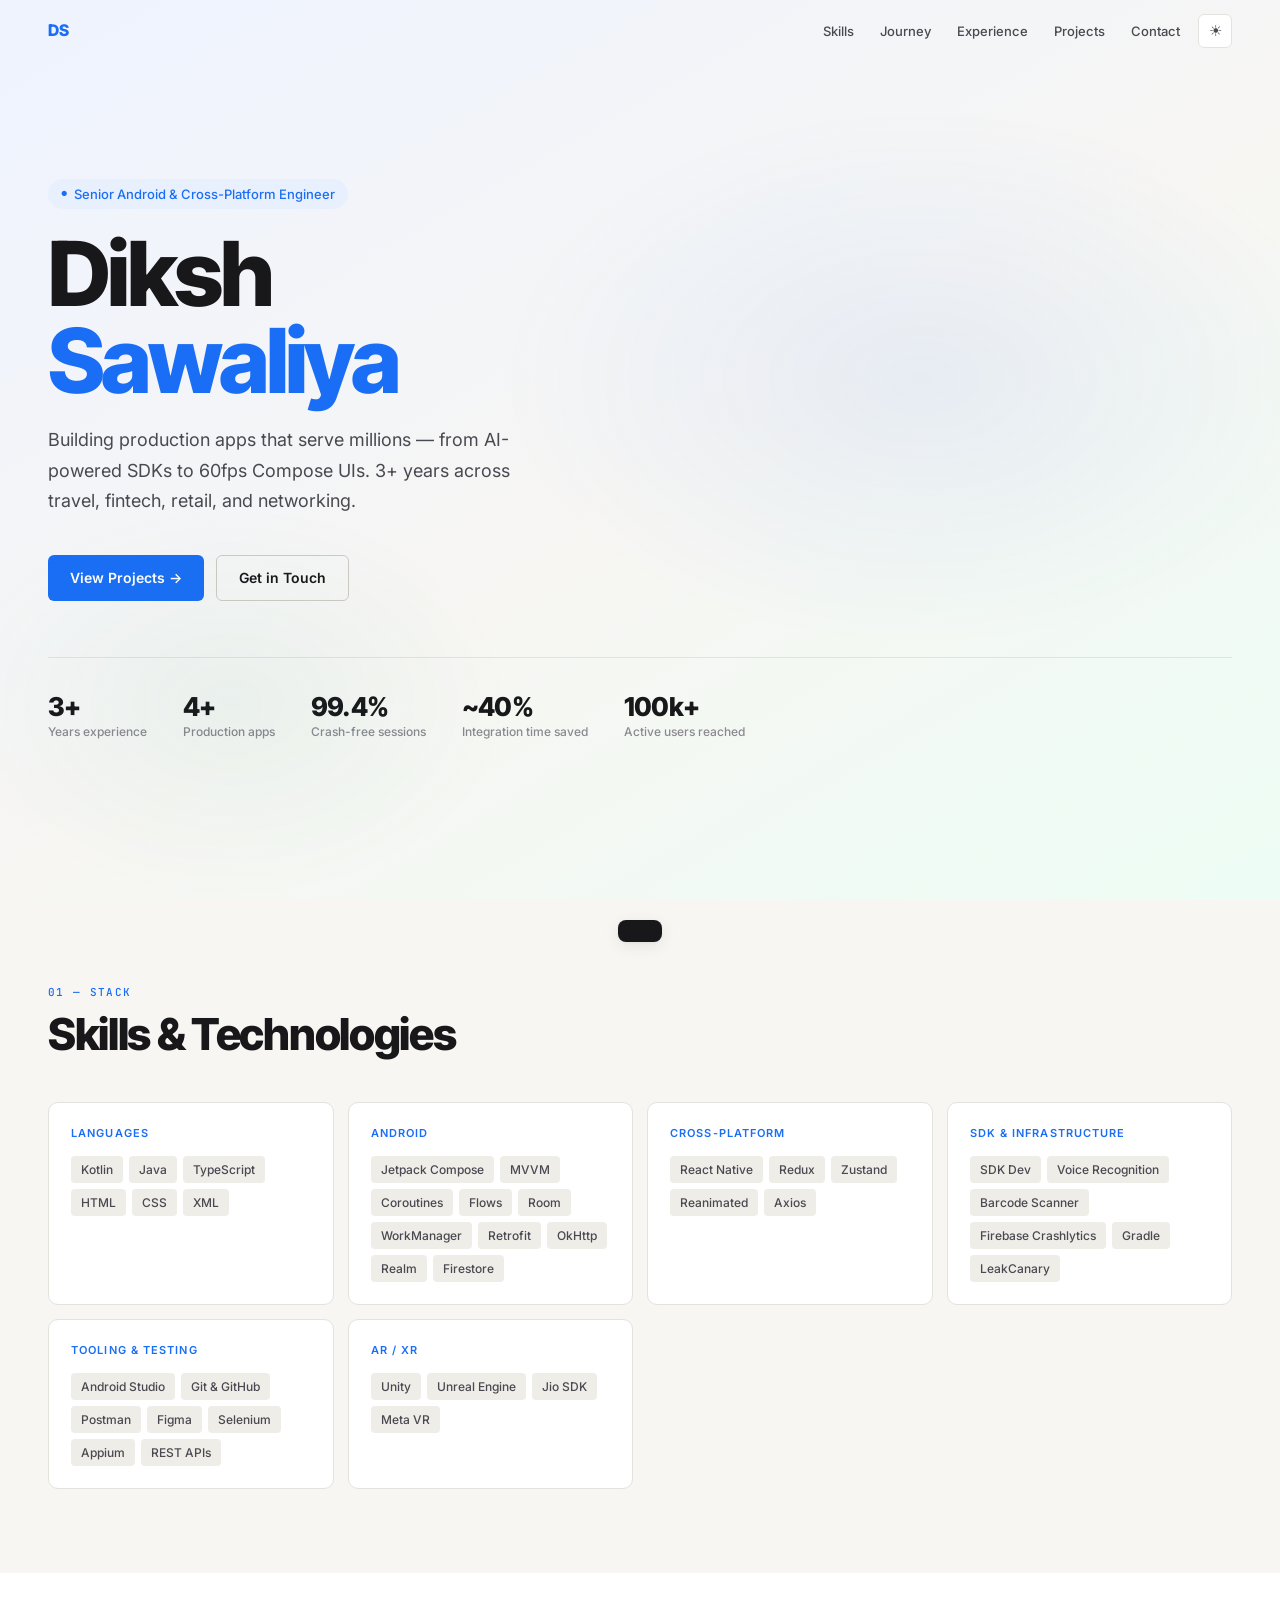
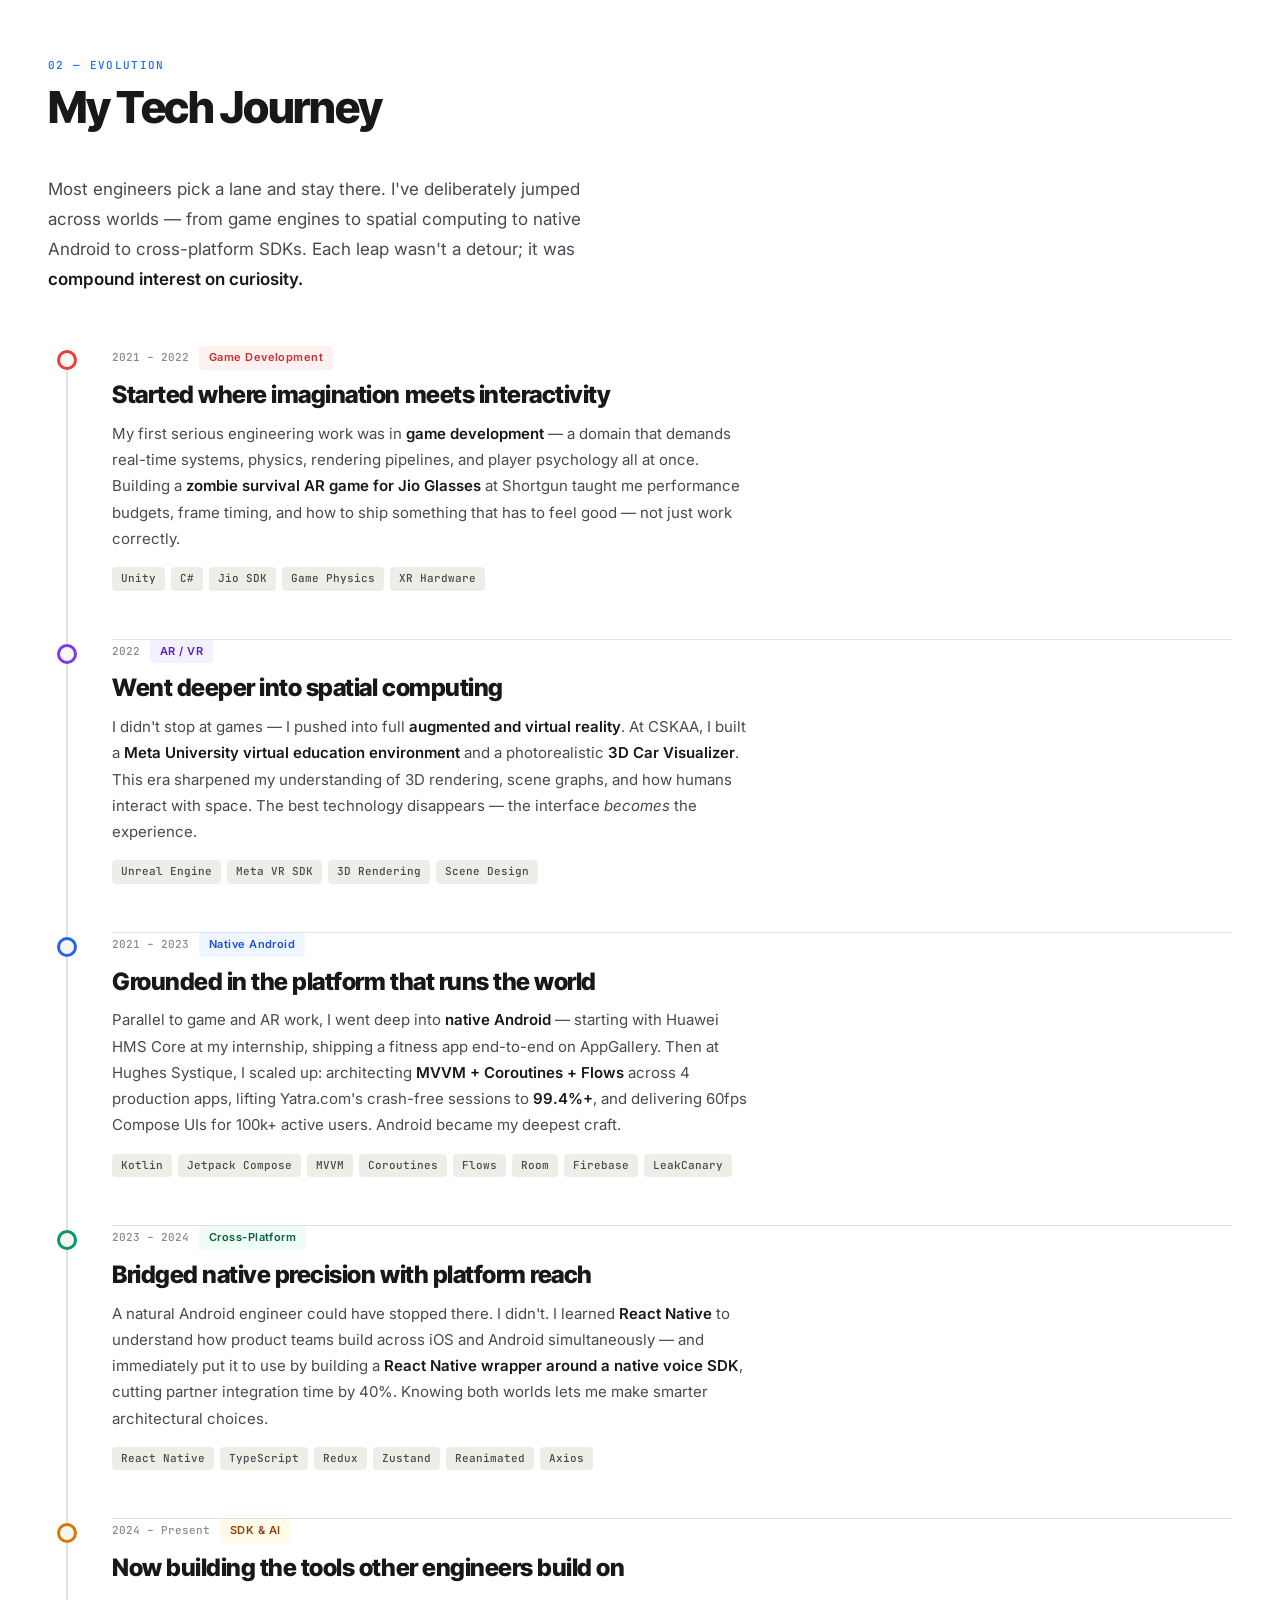
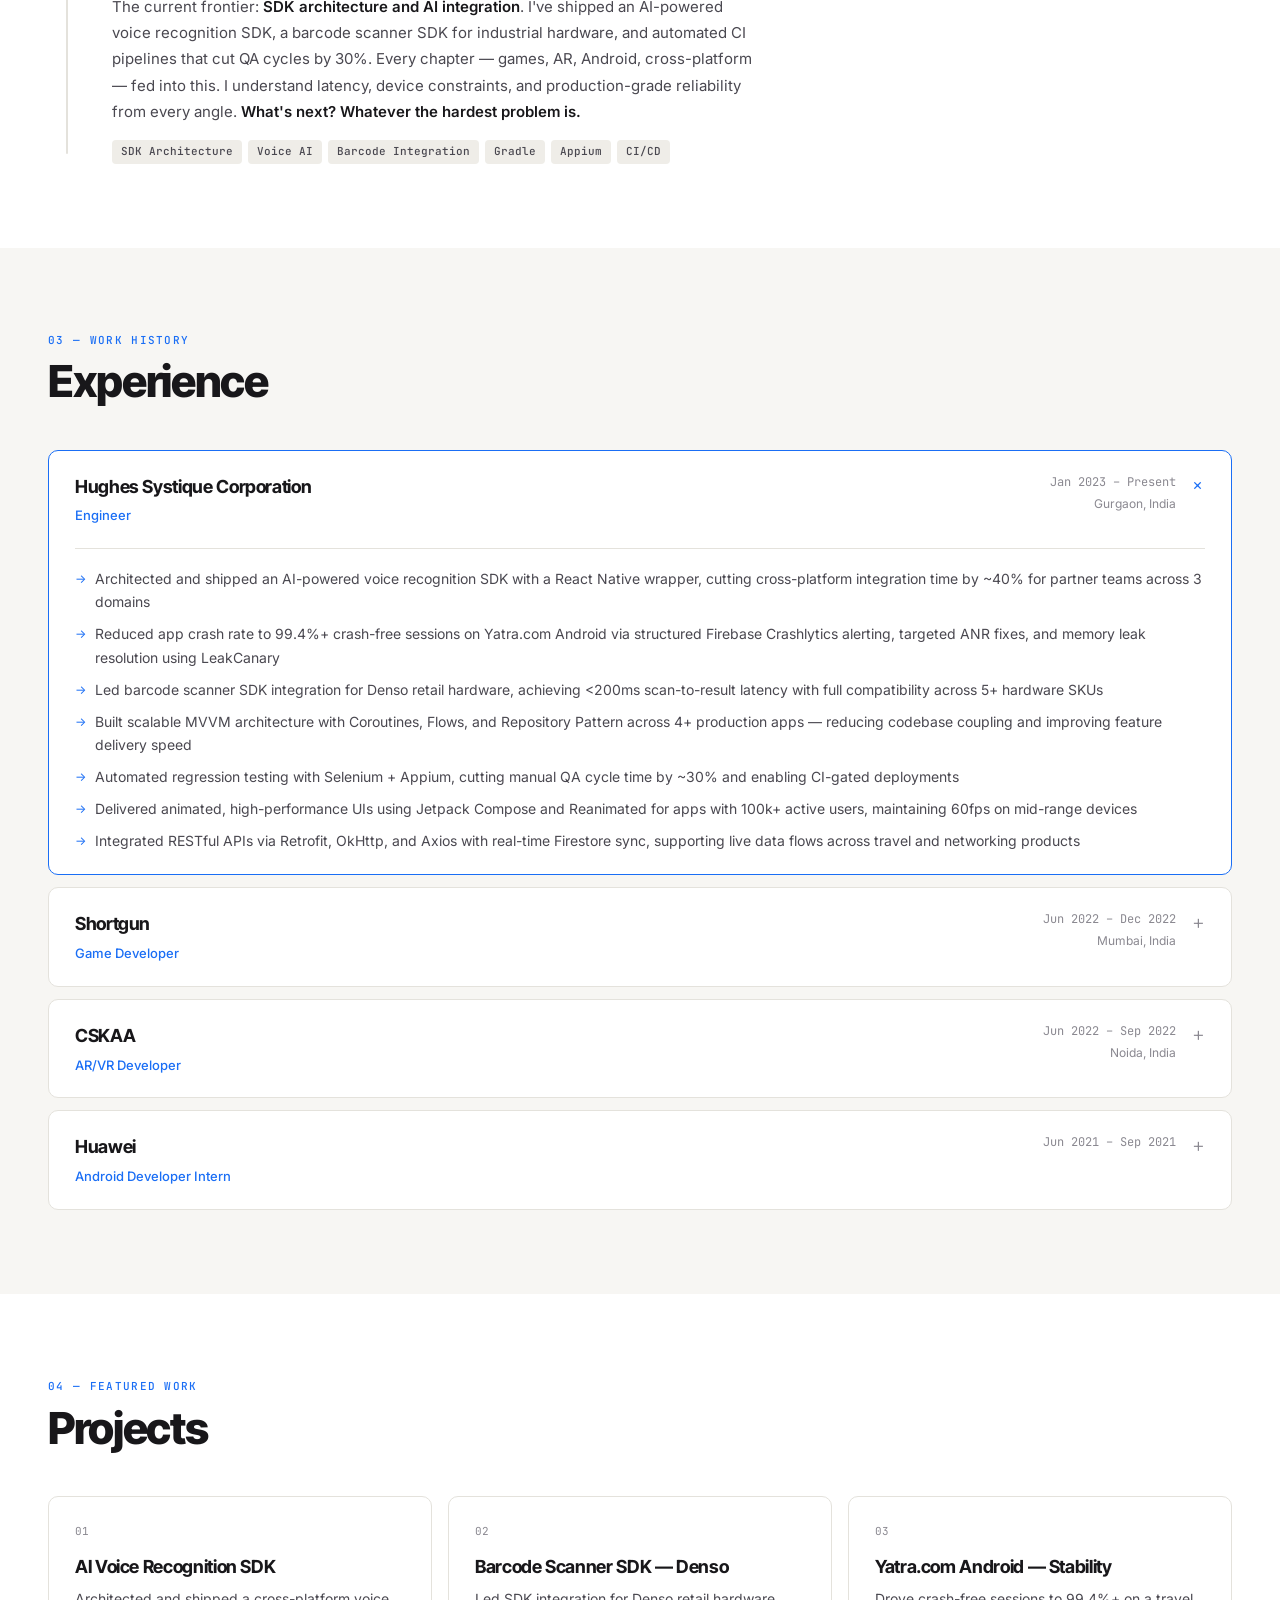
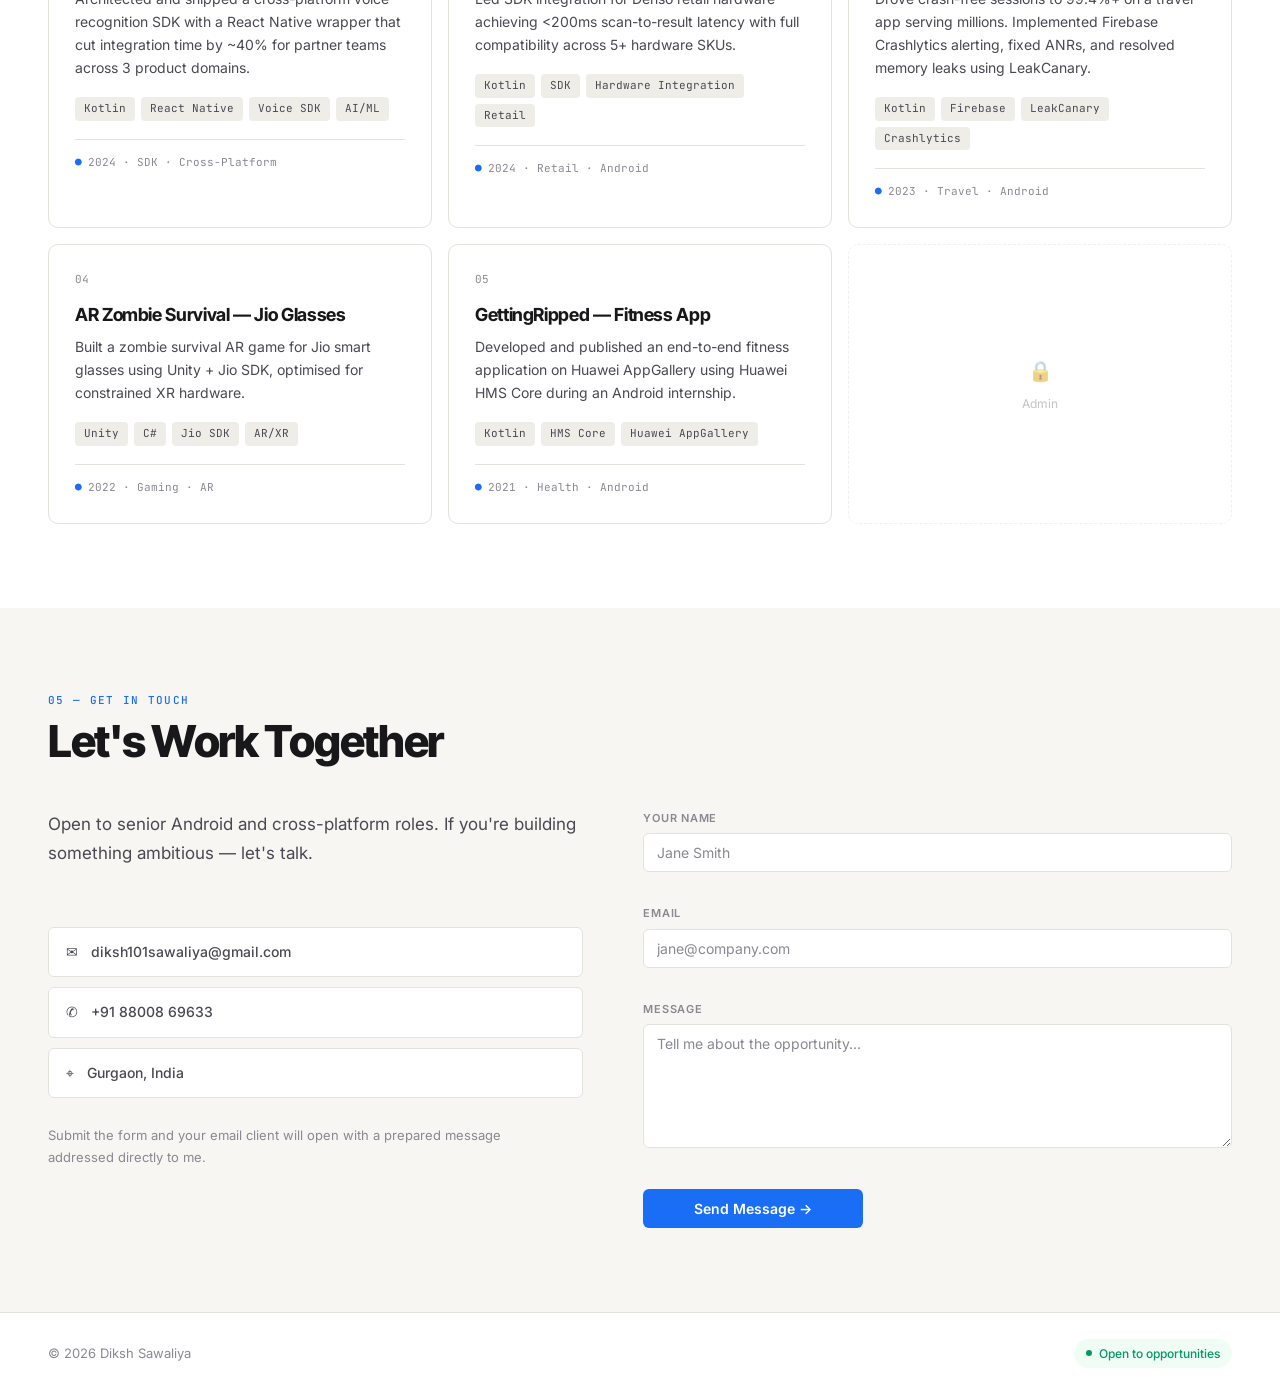
==== commit a72ab08e: "Added responsiveness to Get in touch section" ====
--- a/index.html
+++ b/index.html
@@ -185,20 +185,21 @@
 <section id="contact">
   <div class="reveal"><p class="sec-lbl">05 — Get In Touch</p><h2 class="sec-title">Let's Work Together</h2></div>
   <div class="contact-wrap reveal">
-    <div>
+    <div class="contact-panel">
       <p class="contact-lead">Open to senior Android and cross-platform roles. If you're building something ambitious — let's talk.</p>
       <div class="contact-links">
         <a href="mailto:diksh101sawaliya@gmail.com" class="c-link"><span>✉</span> diksh101sawaliya@gmail.com</a>
         <a href="tel:+918800869633" class="c-link"><span>✆</span> +91 88008 69633</a>
         <a href="#" class="c-link"><span>⌖</span> Gurgaon, India</a>
       </div>
-    </div>
-    <div>
-      <div class="fld"><label>Your Name</label><input type="text" placeholder="Jane Smith" /></div>
-      <div class="fld"><label>Email</label><input type="email" placeholder="jane@company.com" /></div>
-      <div class="fld"><label>Message</label><textarea rows="5" placeholder="Tell me about the opportunity..."></textarea></div>
-      <button id="contactSend" class="btn btn-primary" style="width:100%;justify-content:center;margin-top:4px">Send Message →</button>
-    </div>
+      <p class="contact-note">Submit the form and your email client will open with a prepared message addressed directly to me.</p>
+    </div>
+    <form id="contactForm" class="contact-form">
+      <div class="fld"><label for="contactName">Your Name</label><input id="contactName" type="text" placeholder="Jane Smith" required /></div>
+      <div class="fld"><label for="contactEmail">Email</label><input id="contactEmail" type="email" placeholder="jane@company.com" required /></div>
+      <div class="fld"><label for="contactMessage">Message</label><textarea id="contactMessage" rows="6" placeholder="Tell me about the opportunity..." required></textarea></div>
+      <button type="submit" class="btn btn-primary">Send Message →</button>
+    </form>
   </div>
 </section>
 
--- a/layout.css
+++ b/layout.css
@@ -29,6 +29,10 @@
 .contact-wrap{display:grid;grid-template-columns:1fr 1.1fr;gap:60px;align-items:start}
 .contact-lead{font-size:17px;color:var(--text2);line-height:1.75;margin-bottom:32px}
 .contact-links{display:flex;flex-direction:column;gap:10px}
+.contact-panel{display:flex;flex-direction:column;gap:26px}
+.contact-note{font-size:13px;color:var(--text3);line-height:1.7;max-width:520px}
+.contact-form{display:grid;gap:18px}
+.contact-form .btn{width:fit-content;min-width:220px;justify-content:center}
 .c-link{display:flex;align-items:center;gap:13px;text-decoration:none;font-size:14px;font-weight:500;color:var(--text2);padding:13px 17px;border:1px solid var(--border);border-radius:var(--radius-sm);background:var(--card);transition:all .2s}
 .c-link:hover{border-color:var(--accent);color:var(--accent);transform:translateX(4px)}
 
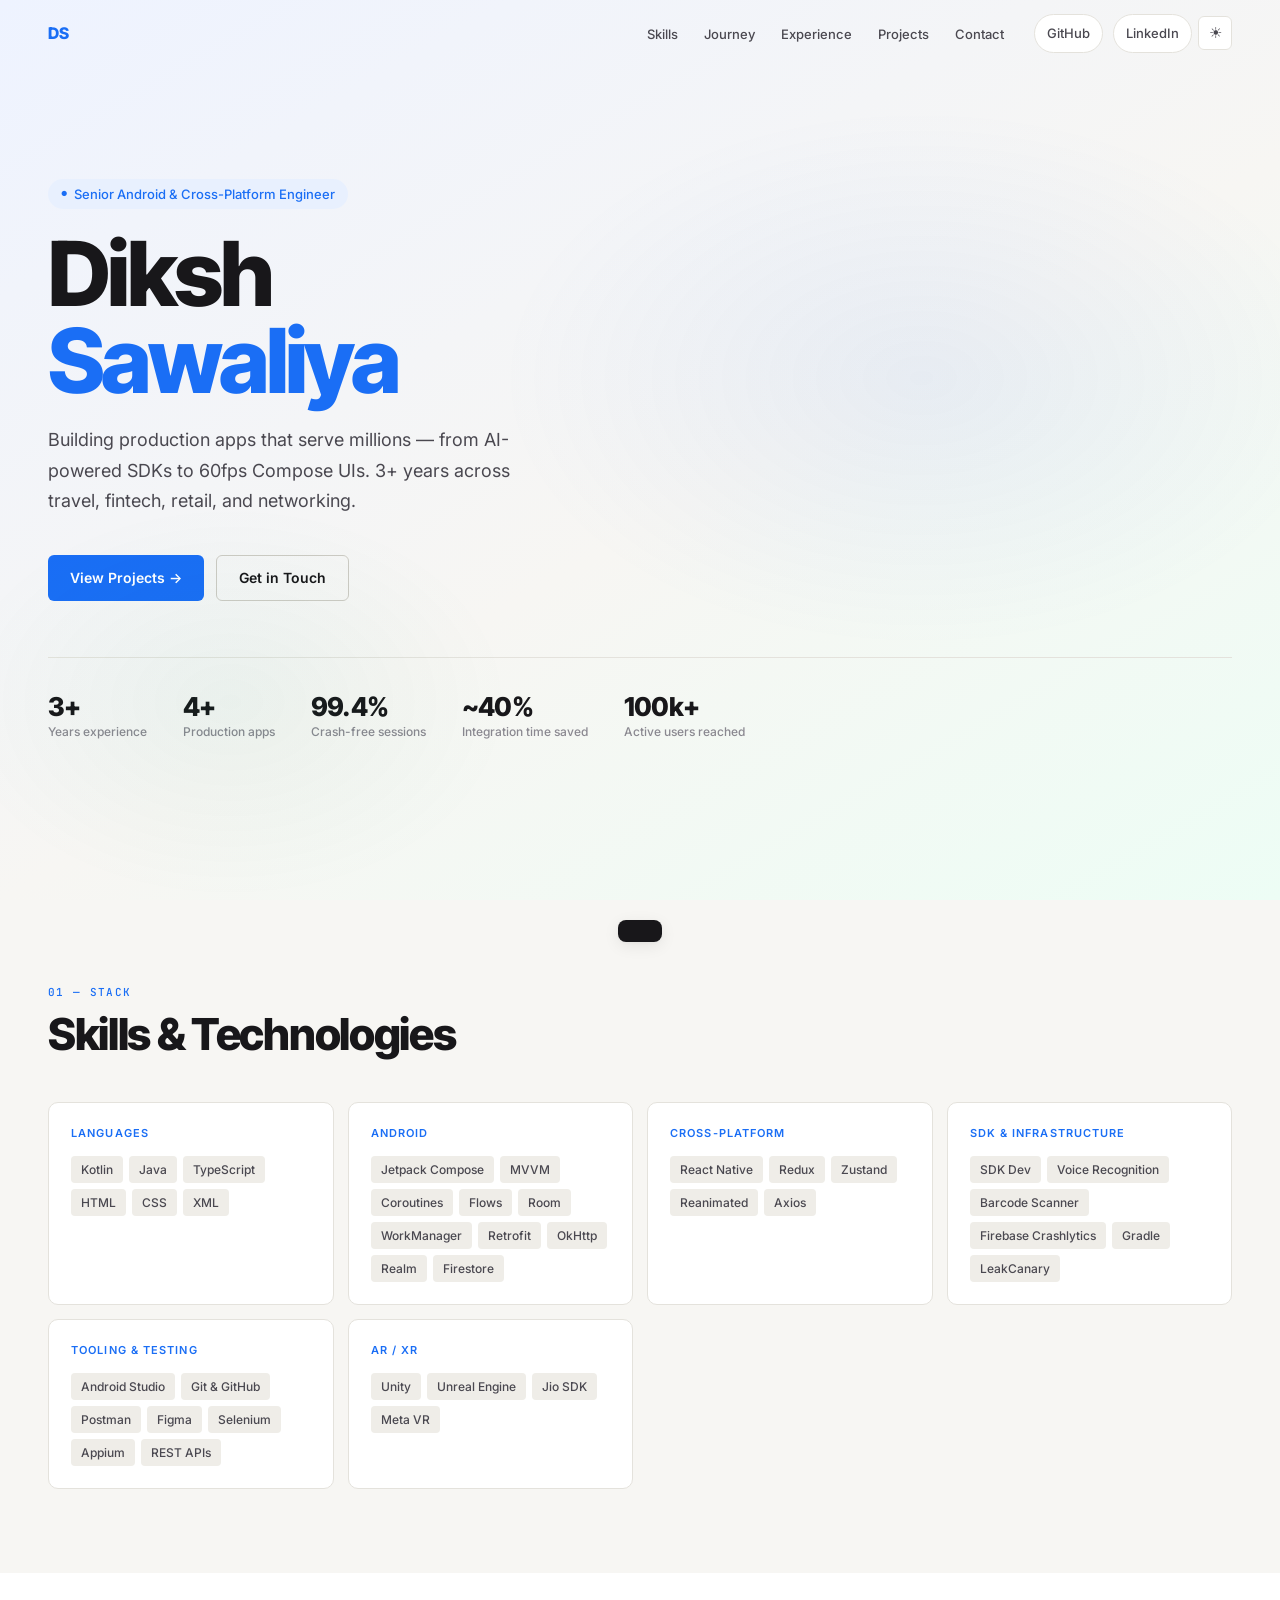
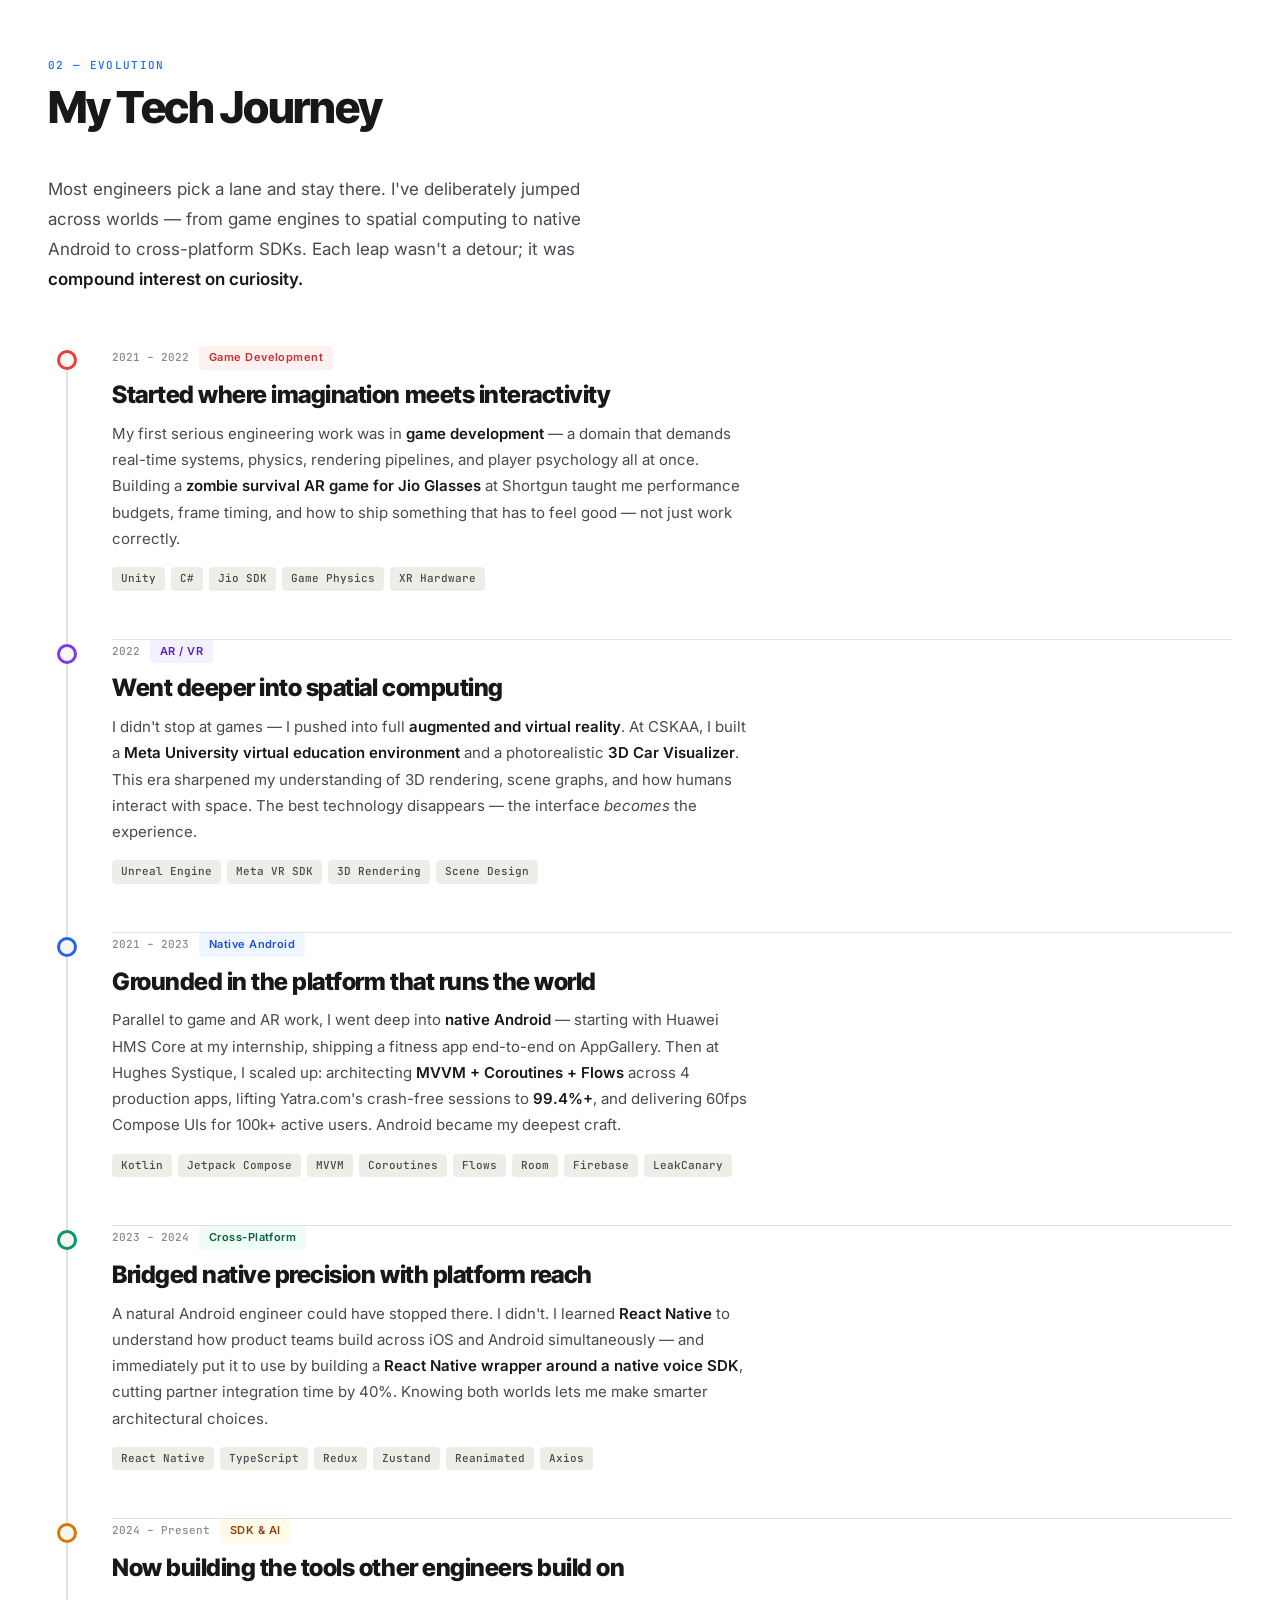
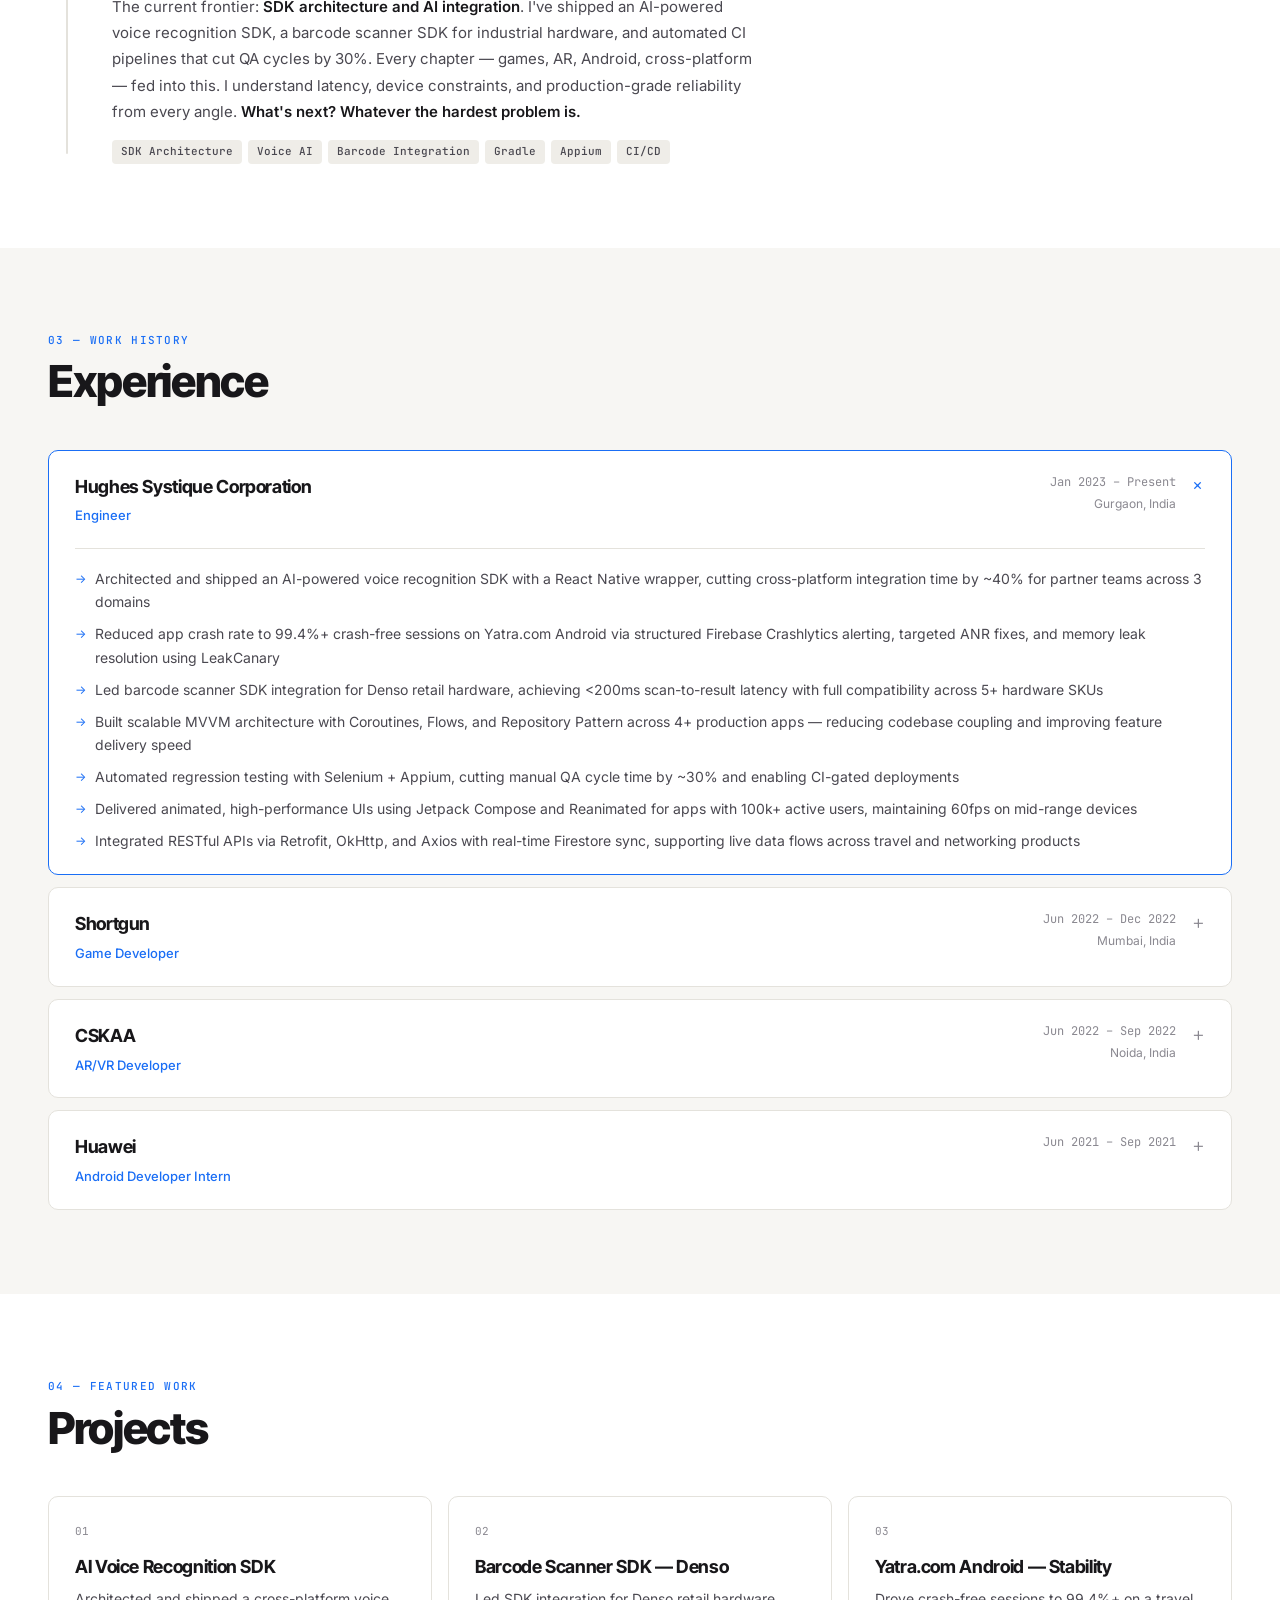
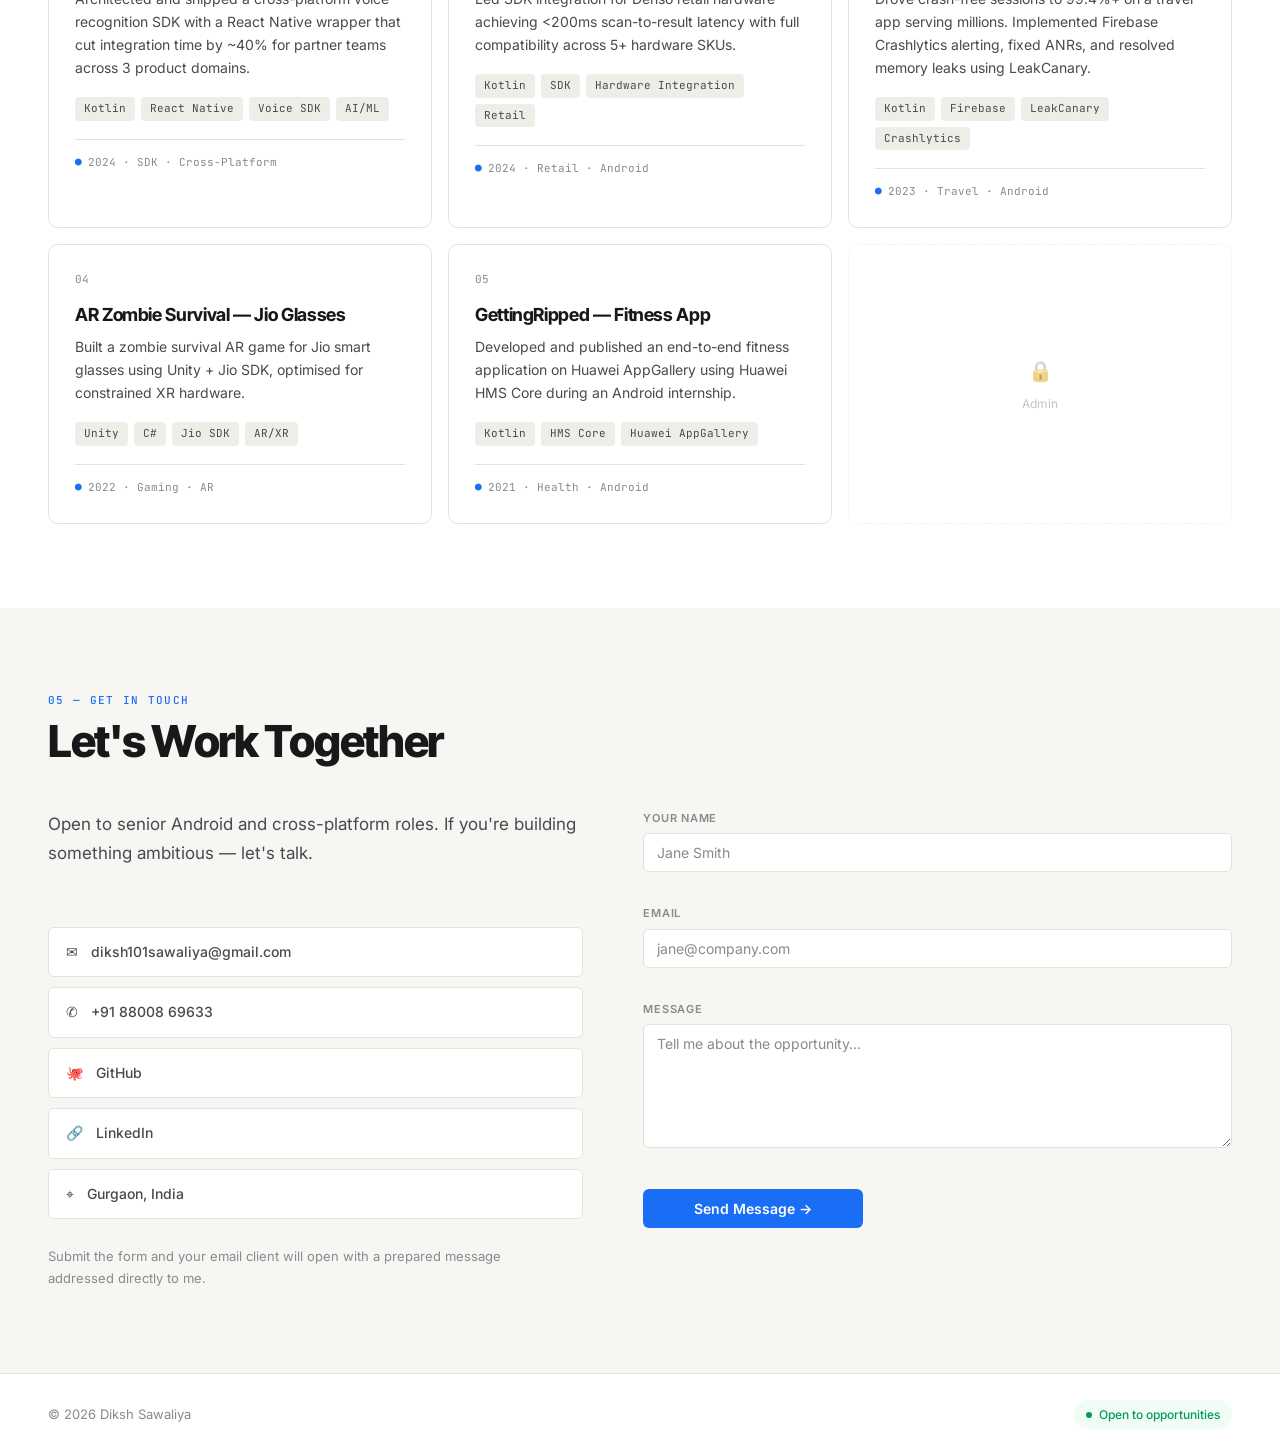
==== commit 1a726493: "Added links to github and linkedin profiles" ====
--- a/index.html
+++ b/index.html
@@ -24,6 +24,10 @@
       <li><a href="#projects">Projects</a></li>
       <li><a href="#contact">Contact</a></li>
     </ul>
+    <div class="header-social">
+      <a href="https://github.com/dikshsawaliya" class="social-link" target="_blank" rel="noopener noreferrer">GitHub</a>
+      <a href="https://www.linkedin.com/in/diksh-sawaliya-6111381a7/" class="social-link" target="_blank" rel="noopener noreferrer">LinkedIn</a>
+    </div>
     <button class="theme-btn" aria-label="Toggle theme">
       <span class="i-sun">☀</span><span class="i-moon">☾</span>
     </button>
@@ -190,6 +194,8 @@
       <div class="contact-links">
         <a href="mailto:diksh101sawaliya@gmail.com" class="c-link"><span>✉</span> diksh101sawaliya@gmail.com</a>
         <a href="tel:+918800869633" class="c-link"><span>✆</span> +91 88008 69633</a>
+        <a href="https://github.com/dikshsawaliya" class="c-link" target="_blank" rel="noopener noreferrer"><span>🐙</span> GitHub</a>
+        <a href="https://www.linkedin.com/in/diksh-sawaliya-6111381a7/" class="c-link" target="_blank" rel="noopener noreferrer"><span>🔗</span> LinkedIn</a>
         <a href="#" class="c-link"><span>⌖</span> Gurgaon, India</a>
       </div>
       <p class="contact-note">Submit the form and your email client will open with a prepared message addressed directly to me.</p>
--- a/layout.css
+++ b/layout.css
@@ -6,6 +6,9 @@
 .nav-links a{font-size:13px;font-weight:500;color:var(--text2);text-decoration:none;padding:6px 12px;border-radius:var(--radius-sm);transition:color .2s,background .2s}
 .nav-links a:hover{color:var(--accent);background:var(--accent-lt)}
 [data-theme="dark"] .nav-links a:hover{background:rgba(26,110,245,.12)}
+.header-social{display:flex;gap:10px;align-items:center;margin-left:12px}
+.social-link{font-size:13px;font-weight:500;color:var(--text2);text-decoration:none;padding:8px 12px;border-radius:999px;border:1px solid var(--border);background:var(--card);transition:all .2s}
+.social-link:hover{border-color:var(--accent);color:var(--accent);transform:translateY(-1px);background:var(--surface)}
 
 .hero{min-height:100vh;display:flex;flex-direction:column;justify-content:center;padding:100px 48px 80px;background:var(--hero-bg);position:relative;overflow:hidden}
 .hero::after{content:'';position:absolute;inset:0;background:radial-gradient(ellipse 55% 50% at 72% 42%,rgba(26,110,245,.07) 0%,transparent 60%),radial-gradient(ellipse 40% 40% at 18% 78%,rgba(5,150,105,.05) 0%,transparent 55%);pointer-events:none}
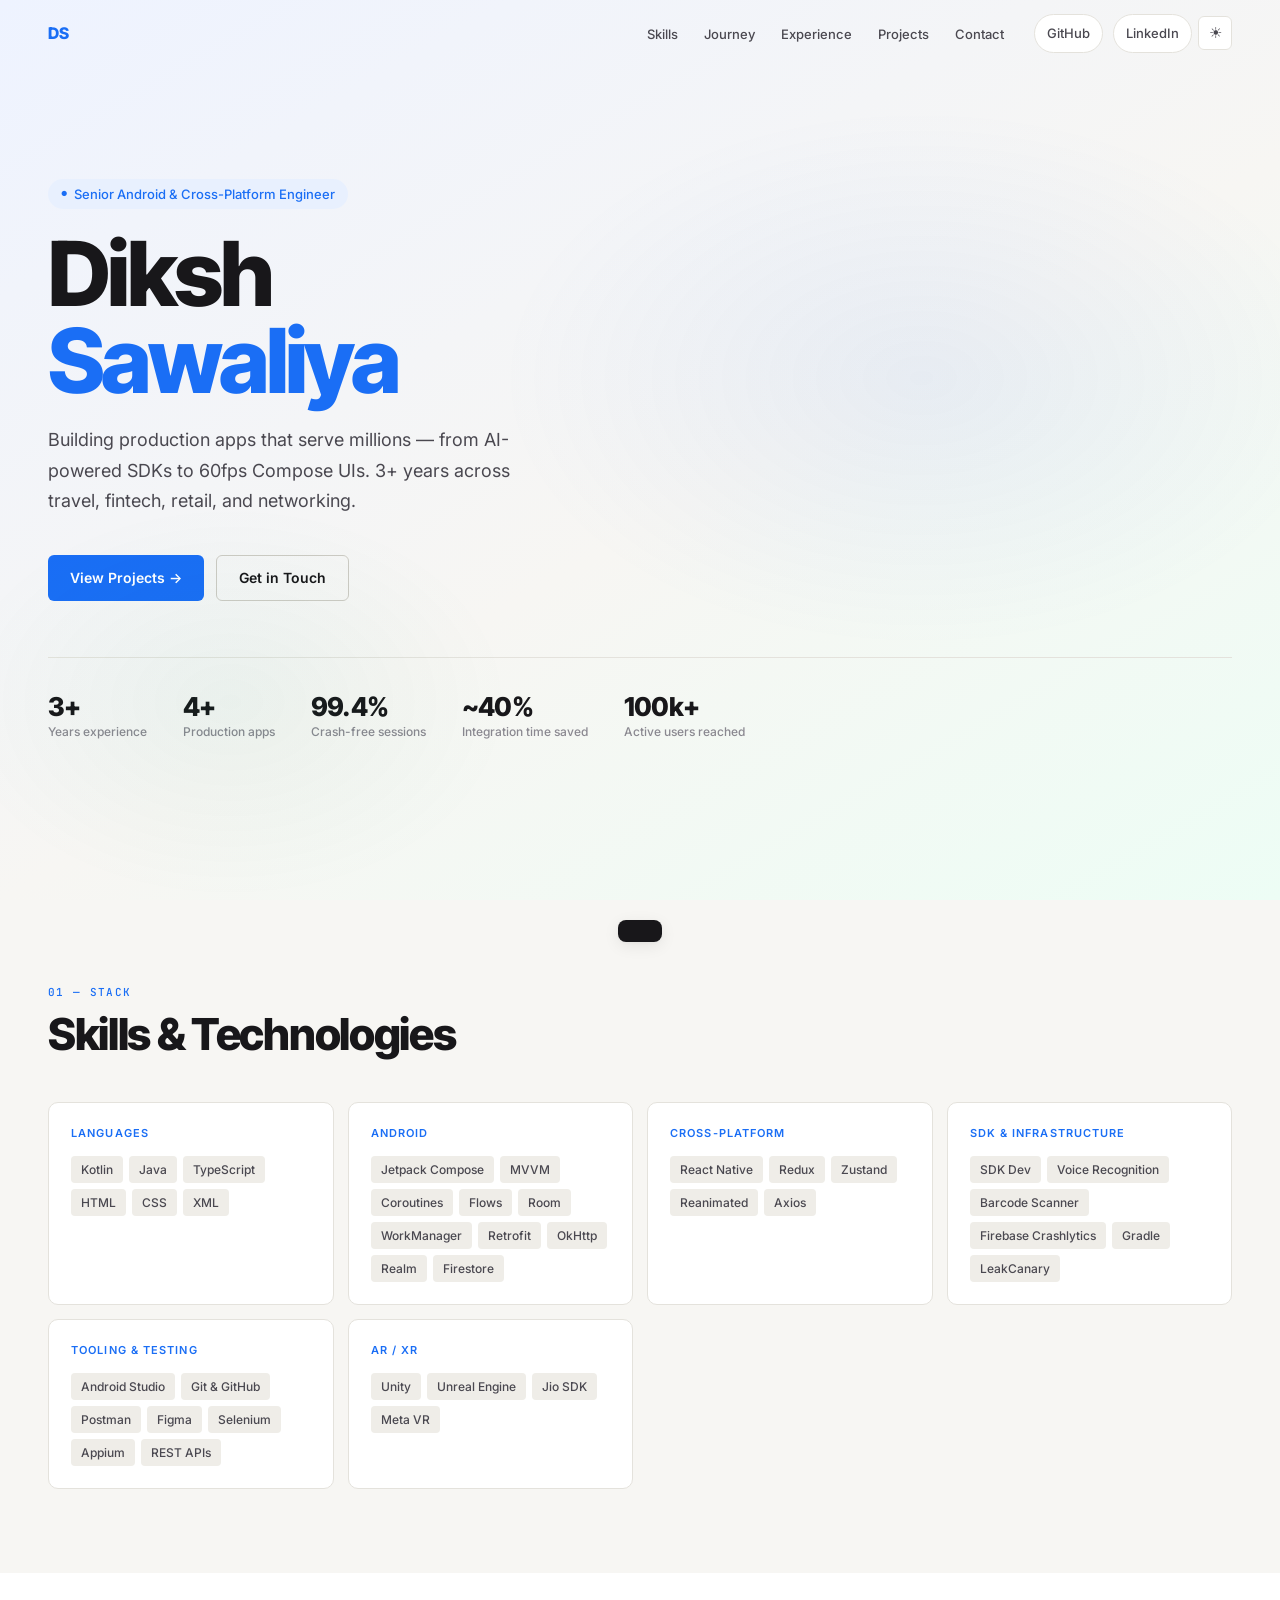
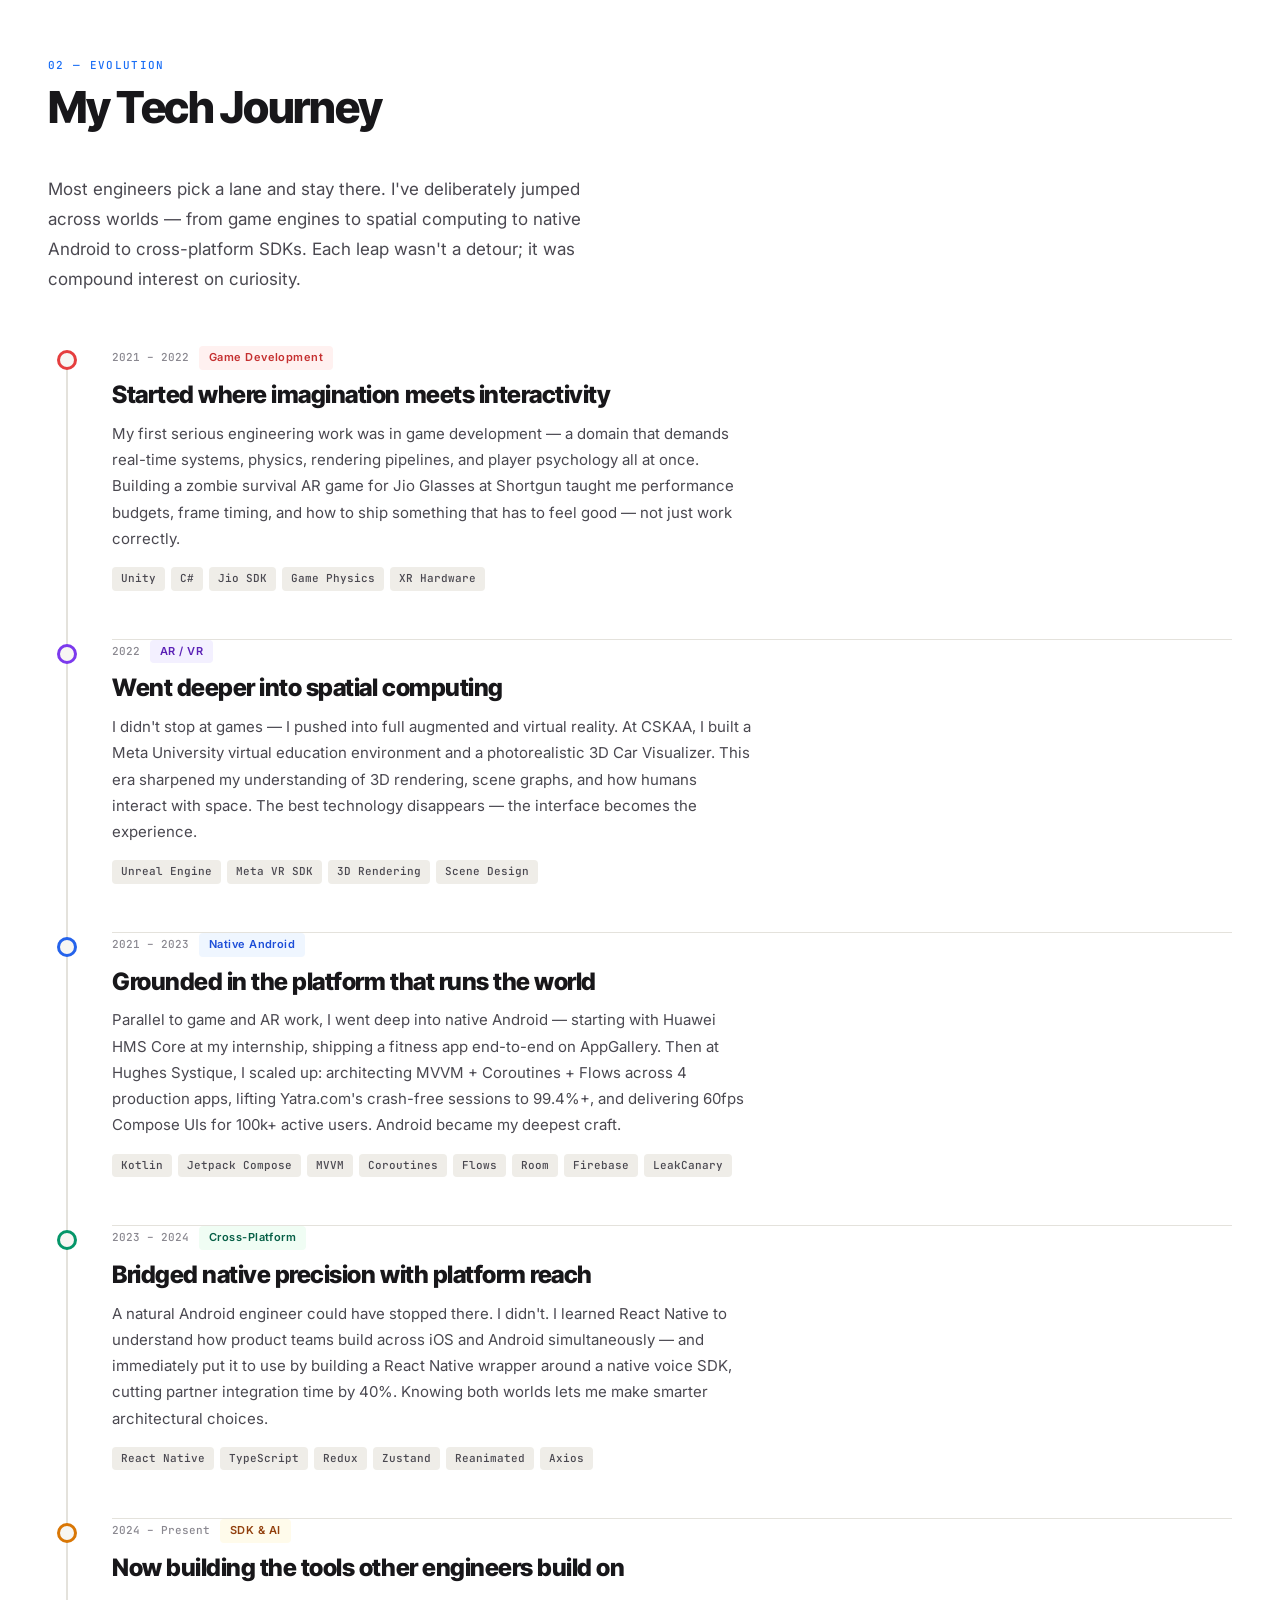
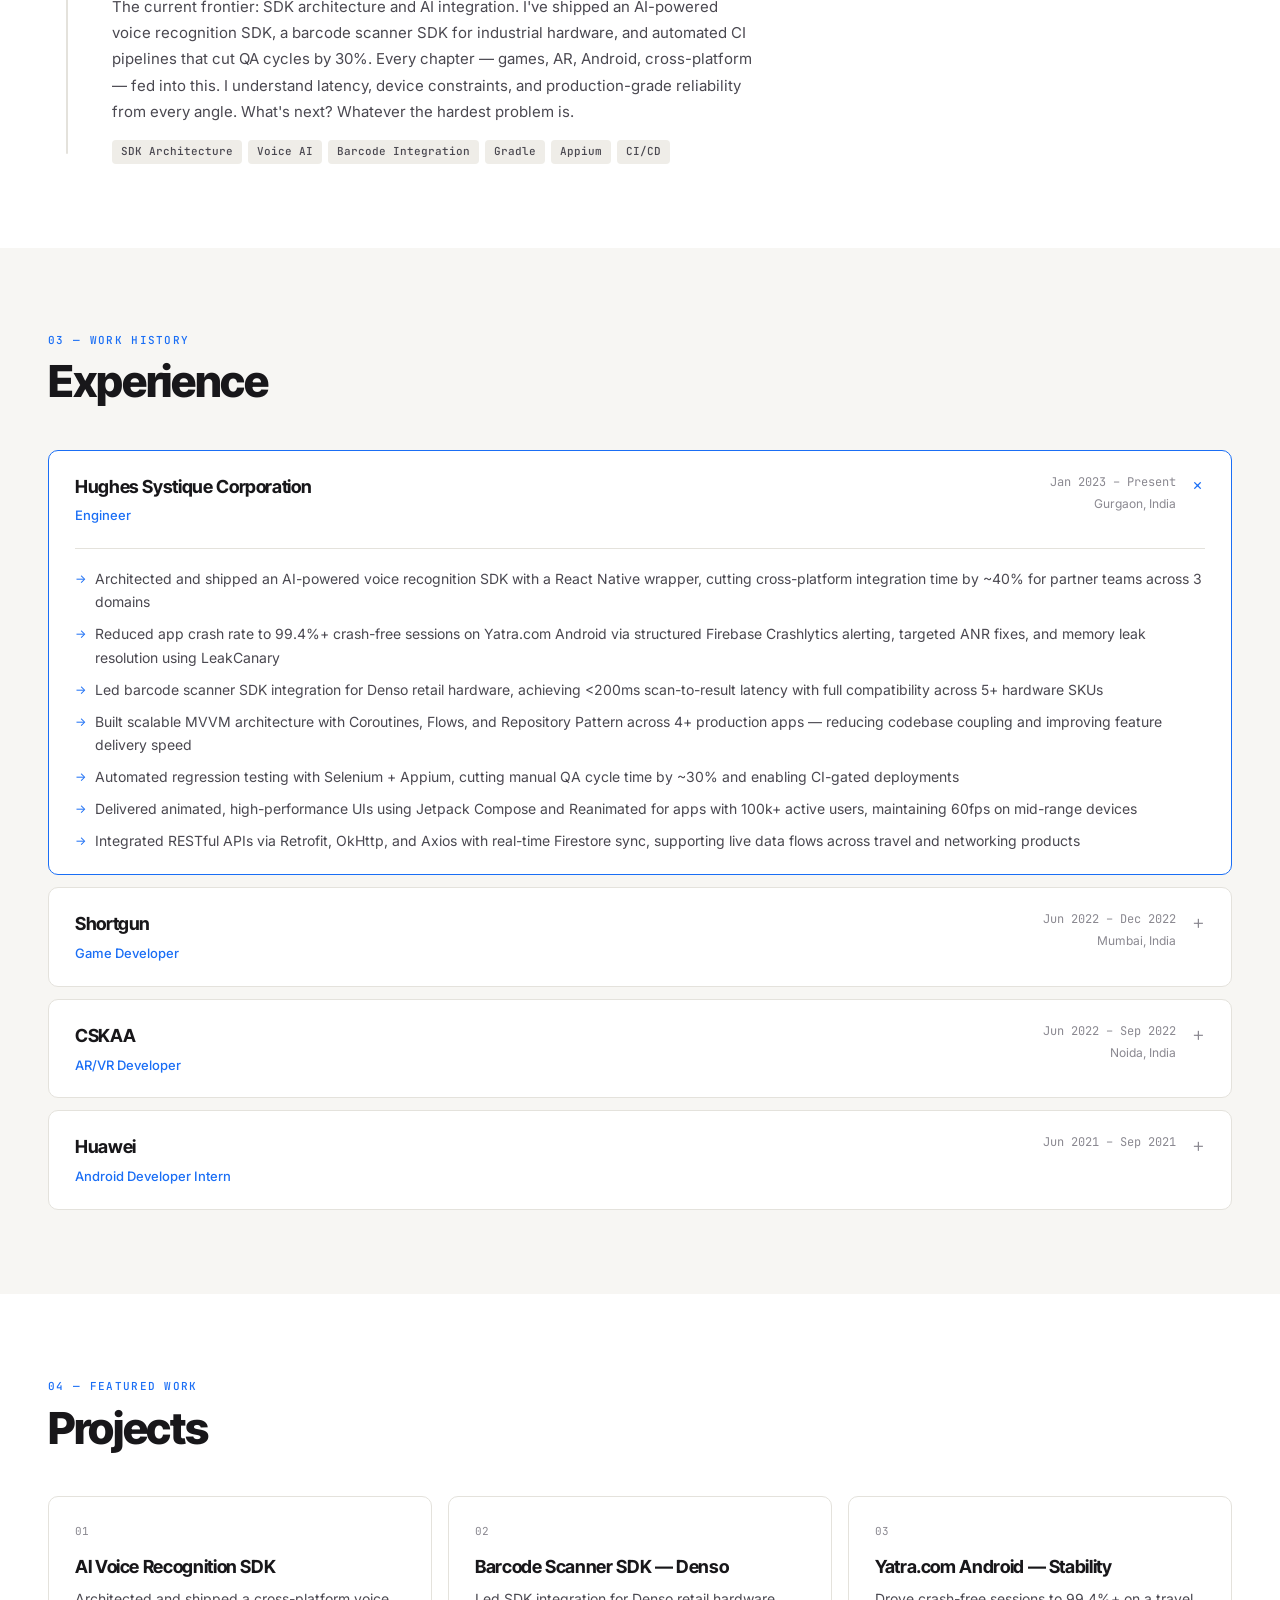
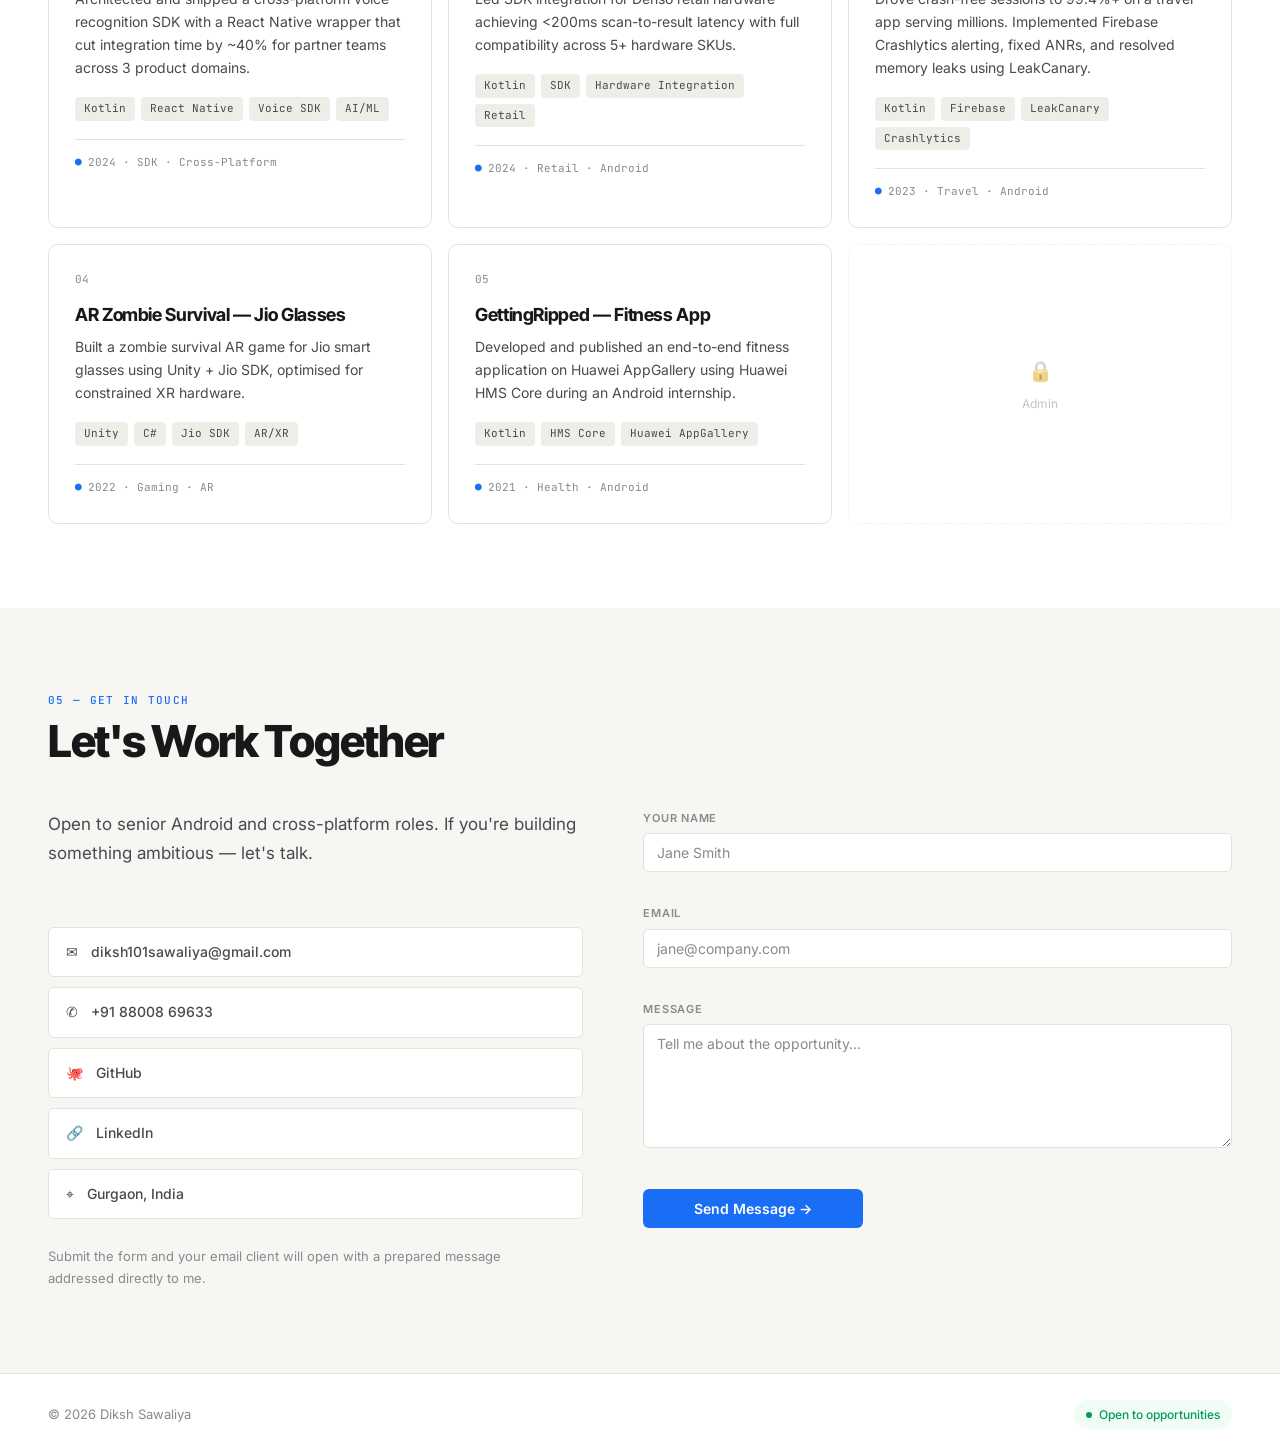
==== commit a63bd2b5: "Updated static values" ====
--- a/index.html
+++ b/index.html
@@ -15,19 +15,10 @@
 
 <!-- Nav -->
 <nav id="nav">
-  <a class="nav-logo" href="#home">DS</a>
+  <a class="nav-logo" id="navLogo" href="#home"></a>
   <div class="nav-right">
-    <ul class="nav-links">
-      <li><a href="#skills">Skills</a></li>
-      <li><a href="#journey">Journey</a></li>
-      <li><a href="#experience">Experience</a></li>
-      <li><a href="#projects">Projects</a></li>
-      <li><a href="#contact">Contact</a></li>
-    </ul>
-    <div class="header-social">
-      <a href="https://github.com/dikshsawaliya" class="social-link" target="_blank" rel="noopener noreferrer">GitHub</a>
-      <a href="https://www.linkedin.com/in/diksh-sawaliya-6111381a7/" class="social-link" target="_blank" rel="noopener noreferrer">LinkedIn</a>
-    </div>
+    <ul class="nav-links" id="navLinks"></ul>
+    <div class="header-social" id="socialLinks"></div>
     <button class="theme-btn" aria-label="Toggle theme">
       <span class="i-sun">☀</span><span class="i-moon">☾</span>
     </button>
@@ -36,183 +27,36 @@
 
 <!-- Hero -->
 <section class="hero" id="home">
-  <div class="hero-pill">Senior Android &amp; Cross-Platform Engineer</div>
-  <h1 class="hero-name">Diksh<br><span class="hl">Sawaliya</span></h1>
-  <p class="hero-sub">Building production apps that serve millions — from AI-powered SDKs to 60fps Compose UIs. 3+ years across travel, fintech, retail, and networking.</p>
-  <div class="hero-btns">
-    <a href="#projects" class="btn btn-primary">View Projects →</a>
-    <a href="#contact" class="btn btn-outline">Get in Touch</a>
-  </div>
-  <div class="hero-stats">
-    <div><div class="stat-n">3+</div><div class="stat-l">Years experience</div></div>
-    <div><div class="stat-n">4+</div><div class="stat-l">Production apps</div></div>
-    <div><div class="stat-n">99.4%</div><div class="stat-l">Crash-free sessions</div></div>
-    <div><div class="stat-n">~40%</div><div class="stat-l">Integration time saved</div></div>
-    <div><div class="stat-n">100k+</div><div class="stat-l">Active users reached</div></div>
-  </div>
+  <div id="heroContent"></div>
 </section>
 
 <!-- Skills -->
 <section id="skills">
-  <div class="reveal"><p class="sec-lbl">01 — Stack</p><h2 class="sec-title">Skills &amp; Technologies</h2></div>
-  <div class="skills-grid reveal">
-    <div class="skill-card"><div class="skill-cat">Languages</div><div class="skill-tags"><span class="skill-tag">Kotlin</span><span class="skill-tag">Java</span><span class="skill-tag">TypeScript</span><span class="skill-tag">HTML</span><span class="skill-tag">CSS</span><span class="skill-tag">XML</span></div></div>
-    <div class="skill-card"><div class="skill-cat">Android</div><div class="skill-tags"><span class="skill-tag">Jetpack Compose</span><span class="skill-tag">MVVM</span><span class="skill-tag">Coroutines</span><span class="skill-tag">Flows</span><span class="skill-tag">Room</span><span class="skill-tag">WorkManager</span><span class="skill-tag">Retrofit</span><span class="skill-tag">OkHttp</span><span class="skill-tag">Realm</span><span class="skill-tag">Firestore</span></div></div>
-    <div class="skill-card"><div class="skill-cat">Cross-Platform</div><div class="skill-tags"><span class="skill-tag">React Native</span><span class="skill-tag">Redux</span><span class="skill-tag">Zustand</span><span class="skill-tag">Reanimated</span><span class="skill-tag">Axios</span></div></div>
-    <div class="skill-card"><div class="skill-cat">SDK &amp; Infrastructure</div><div class="skill-tags"><span class="skill-tag">SDK Dev</span><span class="skill-tag">Voice Recognition</span><span class="skill-tag">Barcode Scanner</span><span class="skill-tag">Firebase Crashlytics</span><span class="skill-tag">Gradle</span><span class="skill-tag">LeakCanary</span></div></div>
-    <div class="skill-card"><div class="skill-cat">Tooling &amp; Testing</div><div class="skill-tags"><span class="skill-tag">Android Studio</span><span class="skill-tag">Git &amp; GitHub</span><span class="skill-tag">Postman</span><span class="skill-tag">Figma</span><span class="skill-tag">Selenium</span><span class="skill-tag">Appium</span><span class="skill-tag">REST APIs</span></div></div>
-    <div class="skill-card"><div class="skill-cat">AR / XR</div><div class="skill-tags"><span class="skill-tag">Unity</span><span class="skill-tag">Unreal Engine</span><span class="skill-tag">Jio SDK</span><span class="skill-tag">Meta VR</span></div></div>
-  </div>
+  <div id="skillsContent"></div>
 </section>
 
 <!-- Journey -->
 <section id="journey">
-  <div class="reveal"><p class="sec-lbl">02 — Evolution</p><h2 class="sec-title">My Tech Journey</h2></div>
-  <p class="journey-intro reveal">Most engineers pick a lane and stay there. I've deliberately jumped across worlds — from game engines to spatial computing to native Android to cross-platform SDKs. Each leap wasn't a detour; it was <strong>compound interest on curiosity.</strong></p>
-  <div class="journey-track reveal">
-
-    <div class="j-era e-game">
-      <div class="j-dot-col"><div class="j-dot"></div></div>
-      <div class="j-content">
-        <div class="j-meta"><span class="j-year">2021 – 2022</span><span class="j-badge">Game Development</span></div>
-        <h3 class="j-title">Started where imagination meets interactivity</h3>
-        <p class="j-body">My first serious engineering work was in <strong>game development</strong> — a domain that demands real-time systems, physics, rendering pipelines, and player psychology all at once. Building a <strong>zombie survival AR game for Jio Glasses</strong> at Shortgun taught me performance budgets, frame timing, and how to ship something that has to feel good — not just work correctly.</p>
-        <div class="j-tech"><span class="j-tag">Unity</span><span class="j-tag">C#</span><span class="j-tag">Jio SDK</span><span class="j-tag">Game Physics</span><span class="j-tag">XR Hardware</span></div>
-      </div>
-    </div>
-
-    <div class="j-era e-ar">
-      <div class="j-dot-col"><div class="j-dot"></div></div>
-      <div class="j-content">
-        <div class="j-meta"><span class="j-year">2022</span><span class="j-badge">AR / VR</span></div>
-        <h3 class="j-title">Went deeper into spatial computing</h3>
-        <p class="j-body">I didn't stop at games — I pushed into full <strong>augmented and virtual reality</strong>. At CSKAA, I built a <strong>Meta University virtual education environment</strong> and a photorealistic <strong>3D Car Visualizer</strong>. This era sharpened my understanding of 3D rendering, scene graphs, and how humans interact with space. The best technology disappears — the interface <em>becomes</em> the experience.</p>
-        <div class="j-tech"><span class="j-tag">Unreal Engine</span><span class="j-tag">Meta VR SDK</span><span class="j-tag">3D Rendering</span><span class="j-tag">Scene Design</span></div>
-      </div>
-    </div>
-
-    <div class="j-era e-android">
-      <div class="j-dot-col"><div class="j-dot"></div></div>
-      <div class="j-content">
-        <div class="j-meta"><span class="j-year">2021 – 2023</span><span class="j-badge">Native Android</span></div>
-        <h3 class="j-title">Grounded in the platform that runs the world</h3>
-        <p class="j-body">Parallel to game and AR work, I went deep into <strong>native Android</strong> — starting with Huawei HMS Core at my internship, shipping a fitness app end-to-end on AppGallery. Then at Hughes Systique, I scaled up: architecting <strong>MVVM + Coroutines + Flows</strong> across 4 production apps, lifting Yatra.com's crash-free sessions to <strong>99.4%+</strong>, and delivering 60fps Compose UIs for 100k+ active users. Android became my deepest craft.</p>
-        <div class="j-tech"><span class="j-tag">Kotlin</span><span class="j-tag">Jetpack Compose</span><span class="j-tag">MVVM</span><span class="j-tag">Coroutines</span><span class="j-tag">Flows</span><span class="j-tag">Room</span><span class="j-tag">Firebase</span><span class="j-tag">LeakCanary</span></div>
-      </div>
-    </div>
-
-    <div class="j-era e-cross">
-      <div class="j-dot-col"><div class="j-dot"></div></div>
-      <div class="j-content">
-        <div class="j-meta"><span class="j-year">2023 – 2024</span><span class="j-badge">Cross-Platform</span></div>
-        <h3 class="j-title">Bridged native precision with platform reach</h3>
-        <p class="j-body">A natural Android engineer could have stopped there. I didn't. I learned <strong>React Native</strong> to understand how product teams build across iOS and Android simultaneously — and immediately put it to use by building a <strong>React Native wrapper around a native voice SDK</strong>, cutting partner integration time by 40%. Knowing both worlds lets me make smarter architectural choices.</p>
-        <div class="j-tech"><span class="j-tag">React Native</span><span class="j-tag">TypeScript</span><span class="j-tag">Redux</span><span class="j-tag">Zustand</span><span class="j-tag">Reanimated</span><span class="j-tag">Axios</span></div>
-      </div>
-    </div>
-
-    <div class="j-era e-sdk">
-      <div class="j-dot-col"><div class="j-dot"></div></div>
-      <div class="j-content">
-        <div class="j-meta"><span class="j-year">2024 – Present</span><span class="j-badge">SDK &amp; AI</span></div>
-        <h3 class="j-title">Now building the tools other engineers build on</h3>
-        <p class="j-body">The current frontier: <strong>SDK architecture and AI integration</strong>. I've shipped an AI-powered voice recognition SDK, a barcode scanner SDK for industrial hardware, and automated CI pipelines that cut QA cycles by 30%. Every chapter — games, AR, Android, cross-platform — fed into this. I understand latency, device constraints, and production-grade reliability from every angle. <strong>What's next? Whatever the hardest problem is.</strong></p>
-        <div class="j-tech"><span class="j-tag">SDK Architecture</span><span class="j-tag">Voice AI</span><span class="j-tag">Barcode Integration</span><span class="j-tag">Gradle</span><span class="j-tag">Appium</span><span class="j-tag">CI/CD</span></div>
-      </div>
-    </div>
-
-  </div>
+  <div id="journeyContent"></div>
 </section>
 
 <!-- Experience -->
 <section id="experience">
-  <div class="reveal"><p class="sec-lbl">03 — Work History</p><h2 class="sec-title">Experience</h2></div>
-  <div class="exp-list reveal">
-    <div class="exp-item open">
-      <div class="exp-hd">
-        <div class="exp-left"><div class="exp-co">Hughes Systique Corporation</div><div class="exp-role">Engineer</div></div>
-        <div class="exp-right"><div class="exp-period">Jan 2023 – Present</div><div class="exp-loc">Gurgaon, India</div></div>
-        <div class="exp-tog">+</div>
-      </div>
-      <div class="exp-body open"><div class="exp-div"></div>
-        <ul class="exp-bul">
-          <li>Architected and shipped an AI-powered voice recognition SDK with a React Native wrapper, cutting cross-platform integration time by ~40% for partner teams across 3 domains</li>
-          <li>Reduced app crash rate to 99.4%+ crash-free sessions on Yatra.com Android via structured Firebase Crashlytics alerting, targeted ANR fixes, and memory leak resolution using LeakCanary</li>
-          <li>Led barcode scanner SDK integration for Denso retail hardware, achieving &lt;200ms scan-to-result latency with full compatibility across 5+ hardware SKUs</li>
-          <li>Built scalable MVVM architecture with Coroutines, Flows, and Repository Pattern across 4+ production apps — reducing codebase coupling and improving feature delivery speed</li>
-          <li>Automated regression testing with Selenium + Appium, cutting manual QA cycle time by ~30% and enabling CI-gated deployments</li>
-          <li>Delivered animated, high-performance UIs using Jetpack Compose and Reanimated for apps with 100k+ active users, maintaining 60fps on mid-range devices</li>
-          <li>Integrated RESTful APIs via Retrofit, OkHttp, and Axios with real-time Firestore sync, supporting live data flows across travel and networking products</li>
-        </ul>
-      </div>
-    </div>
-    <div class="exp-item">
-      <div class="exp-hd">
-        <div class="exp-left"><div class="exp-co">Shortgun</div><div class="exp-role">Game Developer</div></div>
-        <div class="exp-right"><div class="exp-period">Jun 2022 – Dec 2022</div><div class="exp-loc">Mumbai, India</div></div>
-        <div class="exp-tog">+</div>
-      </div>
-      <div class="exp-body"><div class="exp-div"></div>
-        <ul class="exp-bul"><li>Developed a zombie survival AR game for Jio Glasses using Unity + Jio SDK, delivering immersive gameplay optimised for constrained XR hardware</li></ul>
-      </div>
-    </div>
-    <div class="exp-item">
-      <div class="exp-hd">
-        <div class="exp-left"><div class="exp-co">CSKAA</div><div class="exp-role">AR/VR Developer</div></div>
-        <div class="exp-right"><div class="exp-period">Jun 2022 – Sep 2022</div><div class="exp-loc">Noida, India</div></div>
-        <div class="exp-tog">+</div>
-      </div>
-      <div class="exp-body"><div class="exp-div"></div>
-        <ul class="exp-bul"><li>Built a Meta University virtual education environment and a 3D Car Visualizer with realistic rendering — shipped to internal stakeholders on schedule</li></ul>
-      </div>
-    </div>
-    <div class="exp-item">
-      <div class="exp-hd">
-        <div class="exp-left"><div class="exp-co">Huawei</div><div class="exp-role">Android Developer Intern</div></div>
-        <div class="exp-right"><div class="exp-period">Jun 2021 – Sep 2021</div></div>
-        <div class="exp-tog">+</div>
-      </div>
-      <div class="exp-body"><div class="exp-div"></div>
-        <ul class="exp-bul"><li>Developed and published GettingRipped fitness app on Huawei AppGallery end-to-end using Huawei HMS Core, gaining hands-on deployment experience</li></ul>
-      </div>
-    </div>
-  </div>
+  <div id="experienceContent"></div>
 </section>
 
 <!-- Projects -->
 <section id="projects">
-  <div class="reveal"><p class="sec-lbl">04 — Featured Work</p><h2 class="sec-title">Projects</h2></div>
+  <div id="projectsContent"></div>
   <div class="proj-grid reveal" id="projGrid"></div>
 </section>
 
 <!-- Contact -->
 <section id="contact">
-  <div class="reveal"><p class="sec-lbl">05 — Get In Touch</p><h2 class="sec-title">Let's Work Together</h2></div>
-  <div class="contact-wrap reveal">
-    <div class="contact-panel">
-      <p class="contact-lead">Open to senior Android and cross-platform roles. If you're building something ambitious — let's talk.</p>
-      <div class="contact-links">
-        <a href="mailto:diksh101sawaliya@gmail.com" class="c-link"><span>✉</span> diksh101sawaliya@gmail.com</a>
-        <a href="tel:+918800869633" class="c-link"><span>✆</span> +91 88008 69633</a>
-        <a href="https://github.com/dikshsawaliya" class="c-link" target="_blank" rel="noopener noreferrer"><span>🐙</span> GitHub</a>
-        <a href="https://www.linkedin.com/in/diksh-sawaliya-6111381a7/" class="c-link" target="_blank" rel="noopener noreferrer"><span>🔗</span> LinkedIn</a>
-        <a href="#" class="c-link"><span>⌖</span> Gurgaon, India</a>
-      </div>
-      <p class="contact-note">Submit the form and your email client will open with a prepared message addressed directly to me.</p>
-    </div>
-    <form id="contactForm" class="contact-form">
-      <div class="fld"><label for="contactName">Your Name</label><input id="contactName" type="text" placeholder="Jane Smith" required /></div>
-      <div class="fld"><label for="contactEmail">Email</label><input id="contactEmail" type="email" placeholder="jane@company.com" required /></div>
-      <div class="fld"><label for="contactMessage">Message</label><textarea id="contactMessage" rows="6" placeholder="Tell me about the opportunity..." required></textarea></div>
-      <button type="submit" class="btn btn-primary">Send Message →</button>
-    </form>
-  </div>
+  <div id="contactContent"></div>
 </section>
 
-<footer>
-  <p>© 2026 Diksh Sawaliya</p>
-  <div class="status-pill"><div class="sdot"></div> Open to opportunities</div>
-</footer>
+<footer id="siteFooter"></footer>
 
 <!-- Add Project Modal -->
 <div class="modal-ov" id="addModal">
@@ -250,6 +94,7 @@
   </div>
 </div>
 
+<script src="data.js"></script>
 <script src="script.js"></script>
 </body>
 </html>
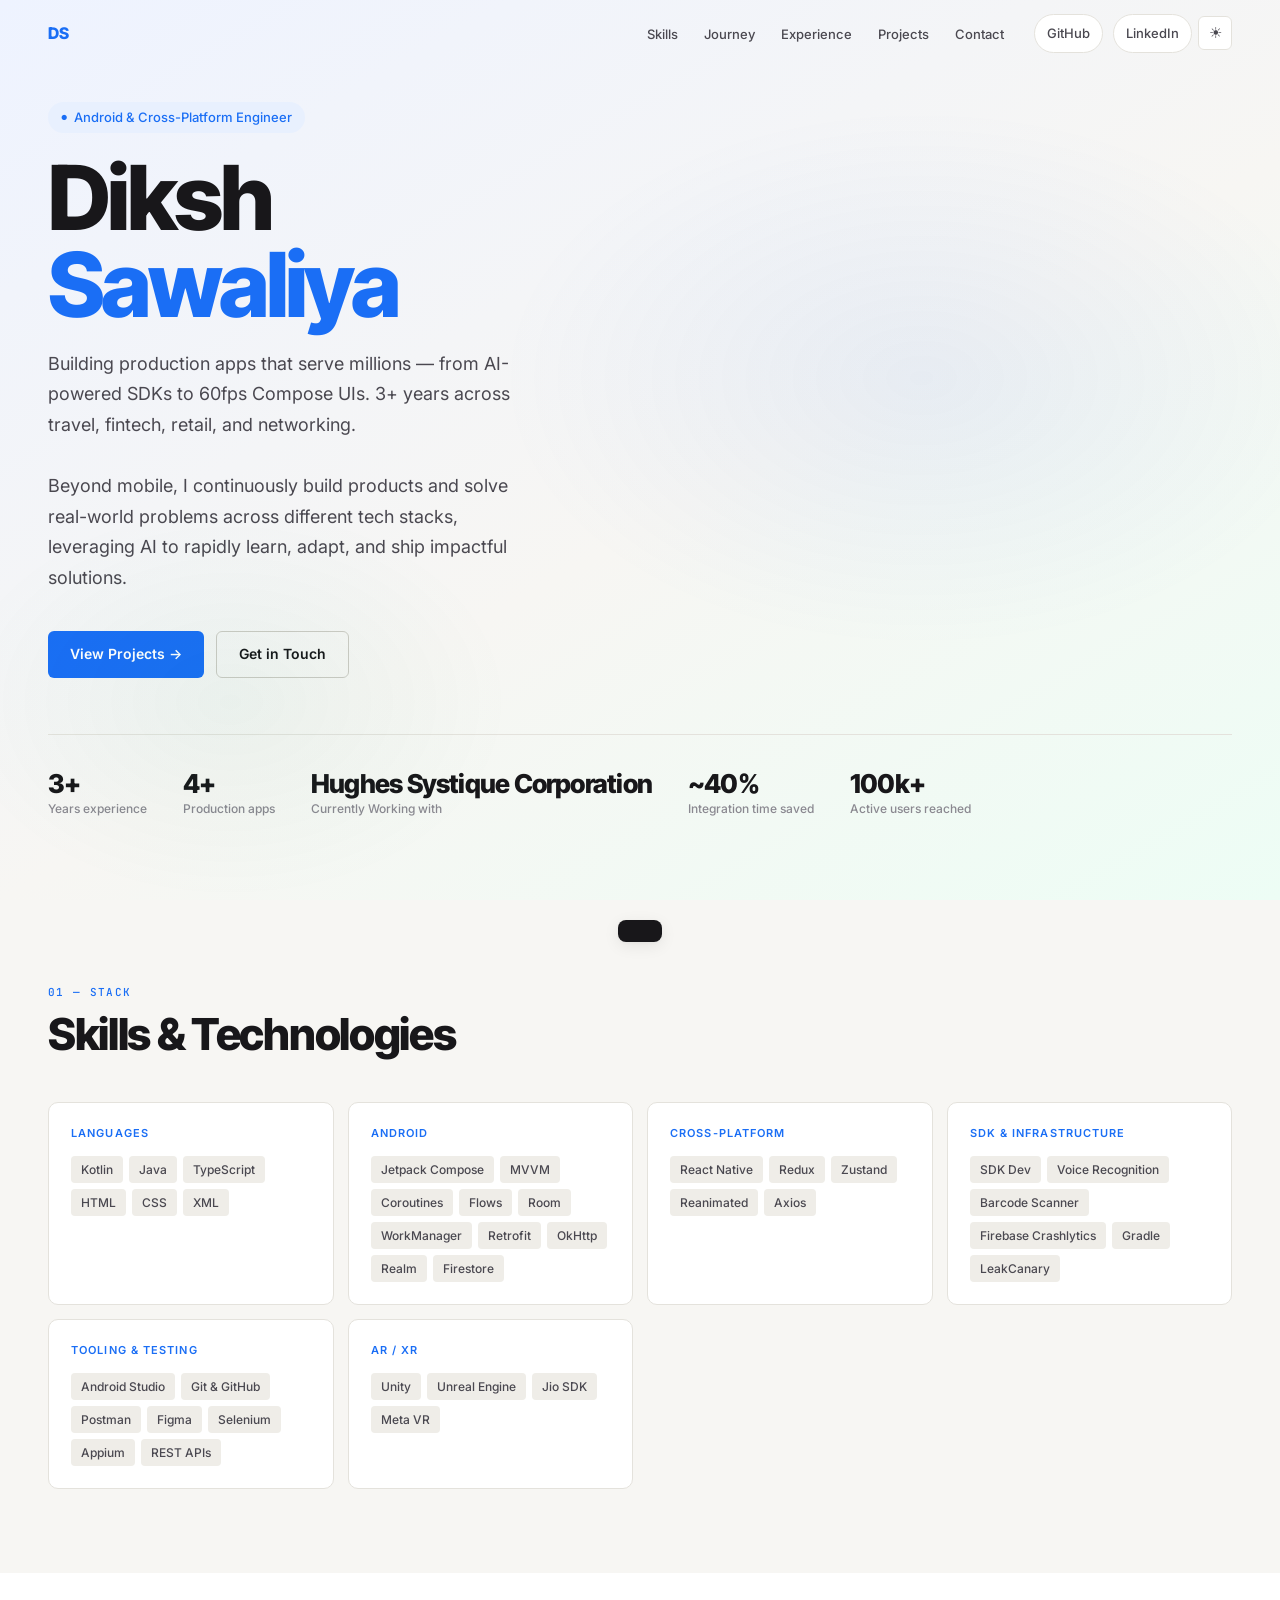
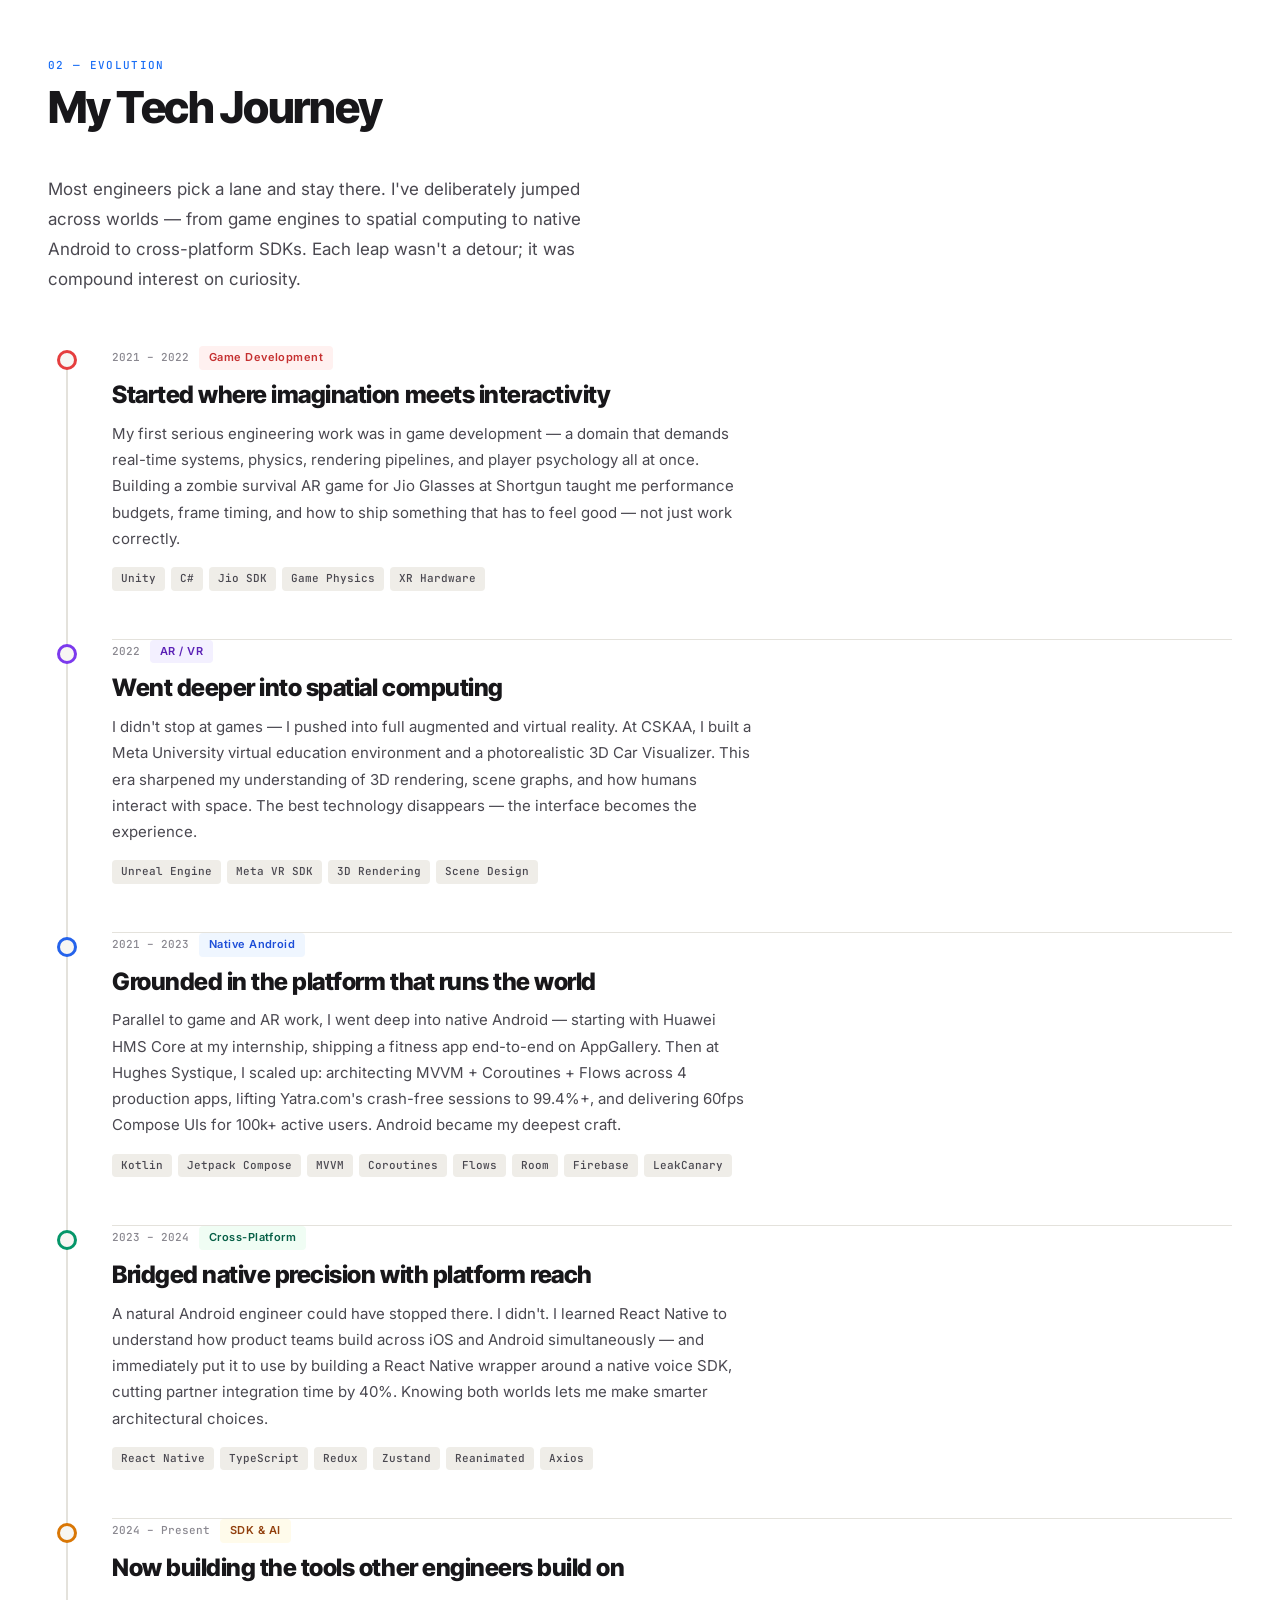
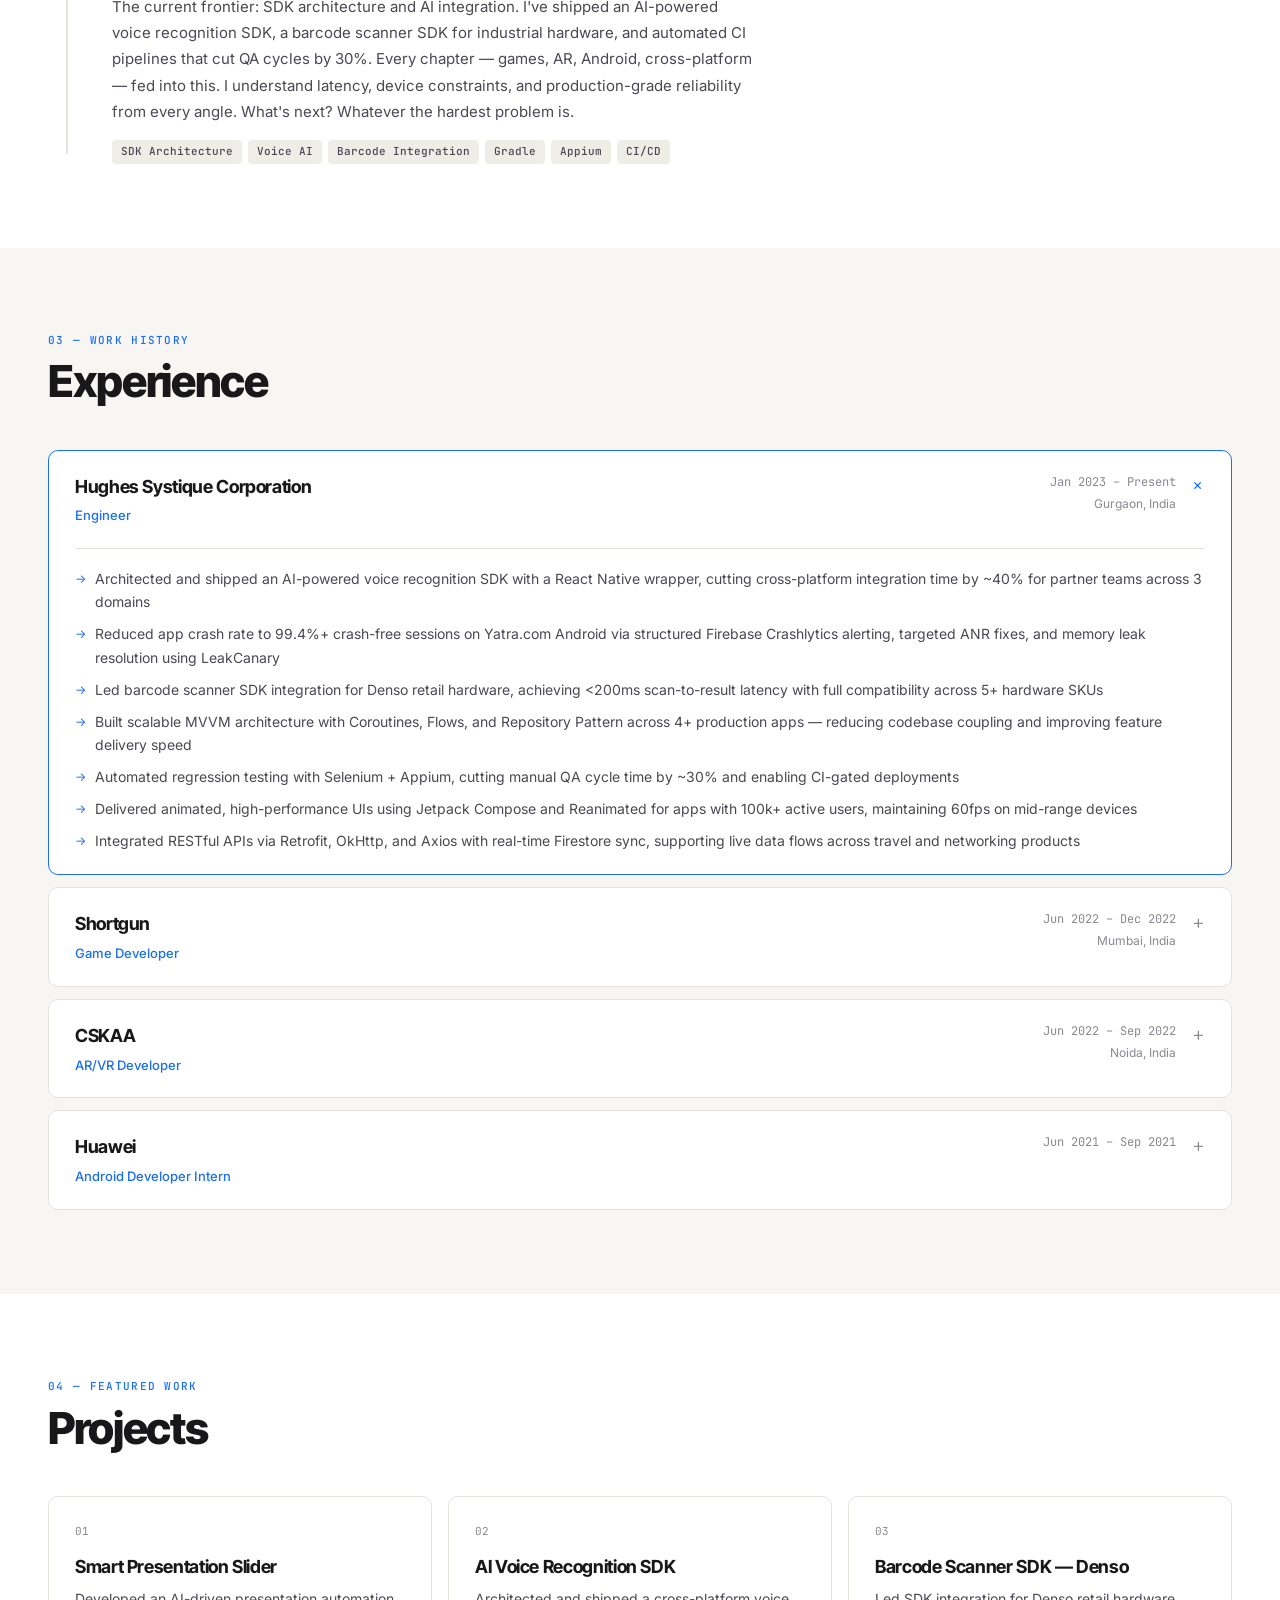
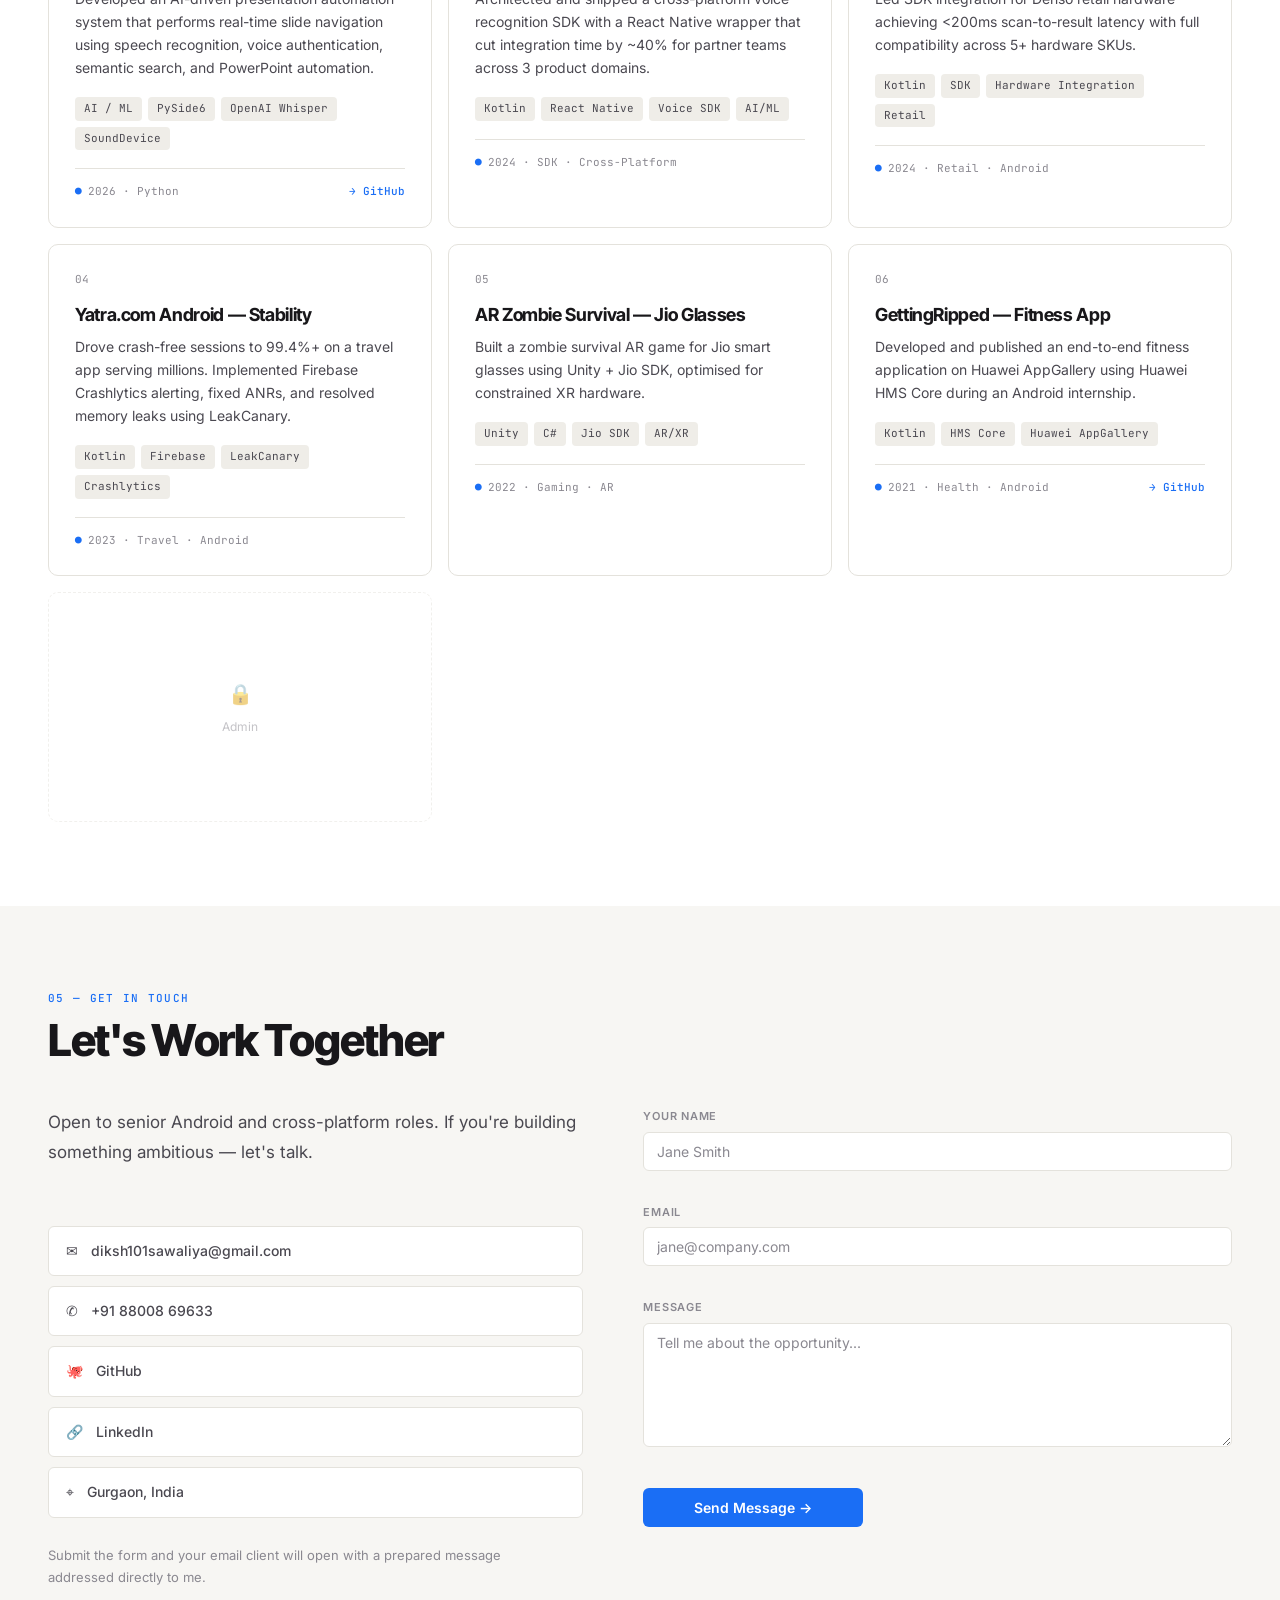
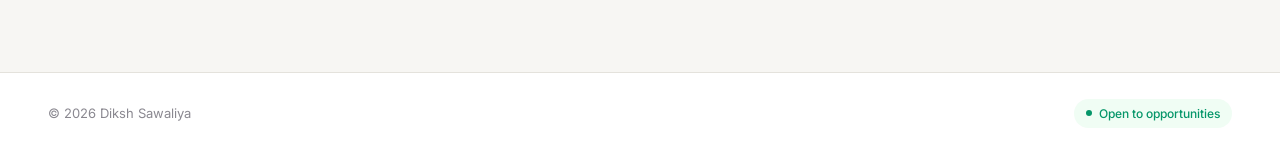
==== commit 464416c5: "Adding the github links button in porojects section" ====
--- a/index.html
+++ b/index.html
@@ -3,7 +3,7 @@
 <head>
 <meta charset="UTF-8" />
 <meta name="viewport" content="width=device-width, initial-scale=1.0" />
-<title>Diksh Sawaliya · Mobile Engineer</title>
+<title>Diksh Sawaliya · Software Engineer</title>
 <link rel="icon" href="favicon.svg" type="image/svg+xml" />
 <link href="https://fonts.googleapis.com/css2?family=Inter:wght@300;400;500;600;700&family=Inter+Tight:wght@700;800&family=JetBrains+Mono:wght@400;500&display=swap" rel="stylesheet" />
 <link href="base.css" rel="stylesheet" />
@@ -68,6 +68,7 @@
     <div class="fld"><label>Tech Stack (comma separated)</label><input type="text" id="pTags" placeholder="Kotlin, Jetpack Compose, Retrofit" /></div>
     <div class="fld"><label>Domain / Type</label><input type="text" id="pDomain" placeholder="e.g. SDK · Android · Fintech" /></div>
     <div class="fld"><label>Year</label><input type="text" id="pYear" placeholder="2025" /></div>
+    <div class="fld"><label>GitHub Link</label><input type="text" id="pGitHub" placeholder="https://github.com/username/repo" /></div>
     <div class="modal-acts">
       <button id="addCancel" class="btn-cancel">Cancel</button>
       <button id="addSave" class="btn-save">Save Project</button>
--- a/components.css
+++ b/components.css
@@ -75,6 +75,8 @@
 .proj-tag{font-family:var(--mono);font-size:11px;background:var(--tag-bg);color:var(--tag-txt);padding:3px 9px;border-radius:4px}
 .proj-foot{font-family:var(--mono);font-size:11px;color:var(--text3);display:flex;align-items:center;gap:6px;padding-top:14px;border-top:1px solid var(--border)}
 .proj-foot .dot{color:var(--accent)}
+.proj-github{color:var(--accent);text-decoration:none;font-weight:500;cursor:pointer;transition:opacity .2s;margin-left:auto;white-space:nowrap}
+.proj-github:hover{opacity:0.8}
 .proj-del{position:absolute;top:14px;right:14px;width:28px;height:28px;border-radius:6px;border:1px solid transparent;background:transparent;color:var(--text3);font-size:13px;cursor:pointer;display:flex;align-items:center;justify-content:center;opacity:0;transition:all .2s}
 .proj-card:hover .proj-del{opacity:1}
 .proj-del:hover{border-color:#e53e3e;color:#e53e3e;background:rgba(229,62,62,.08)}
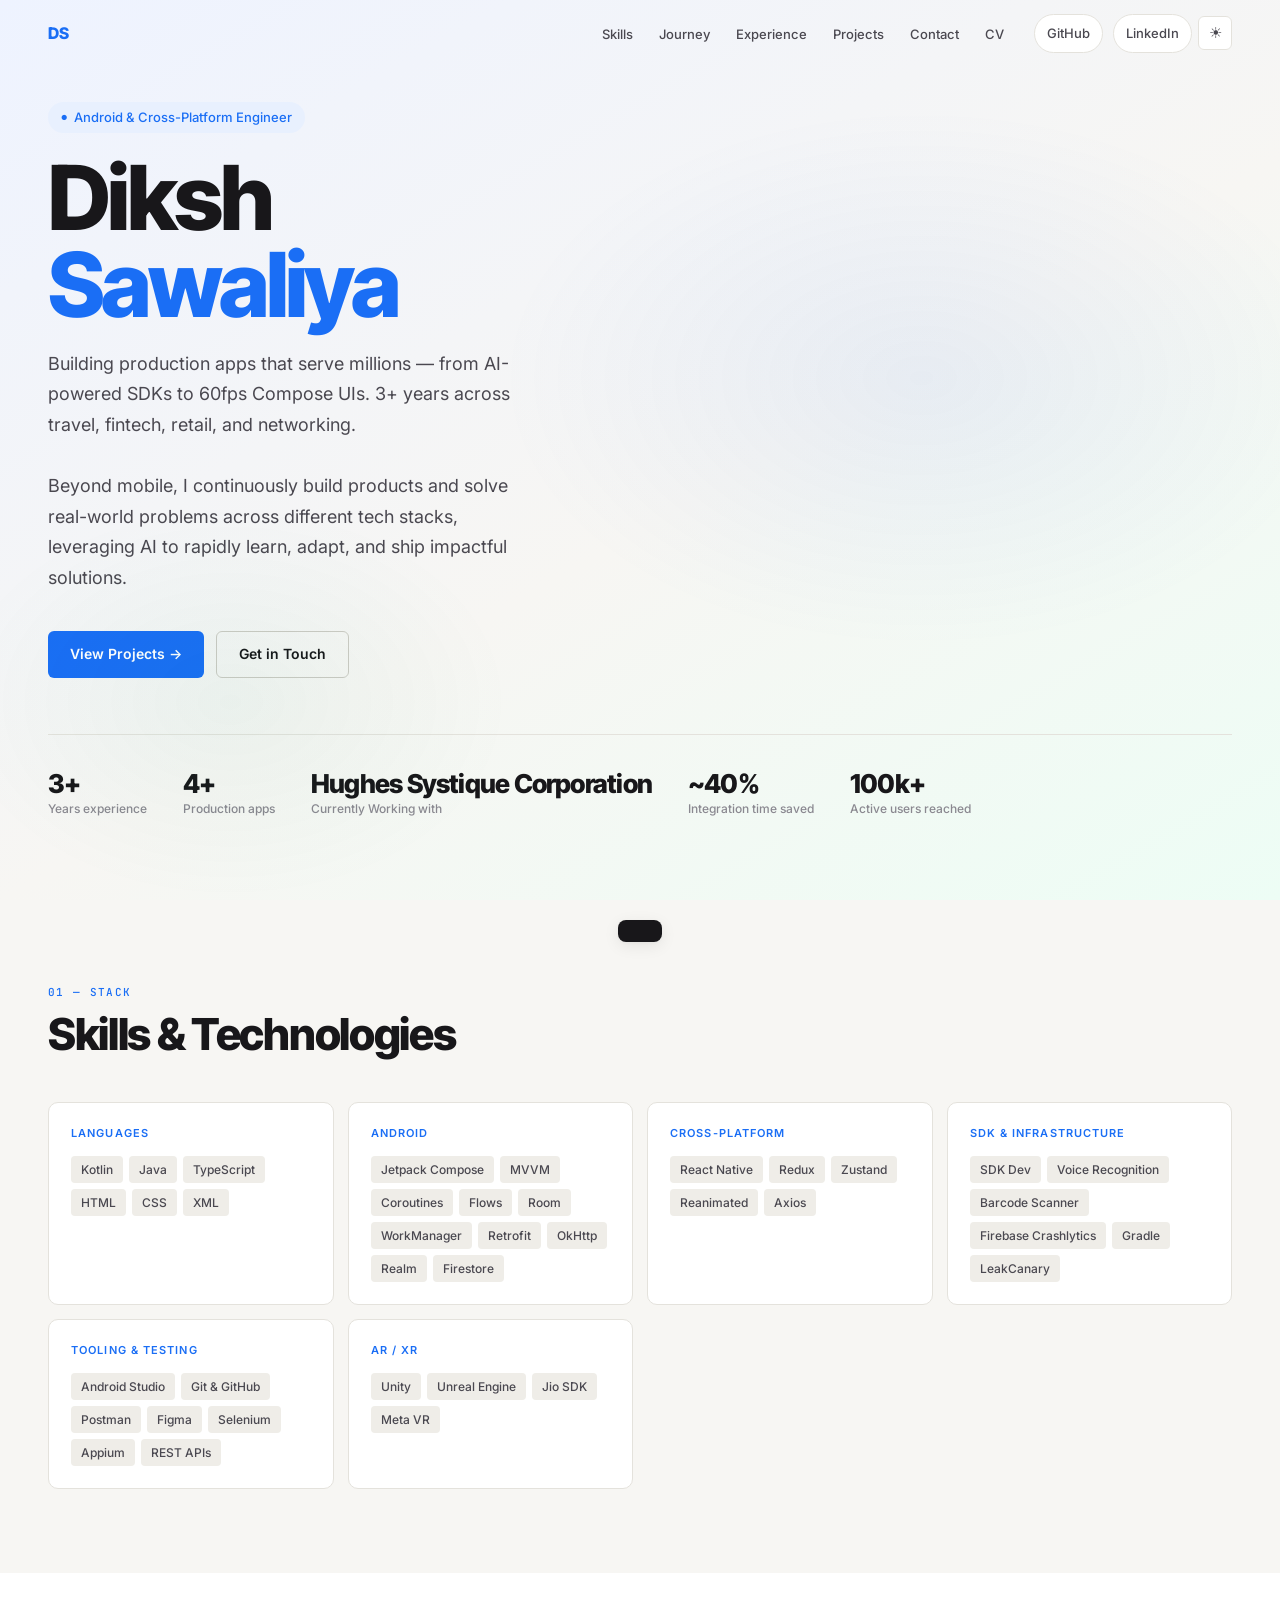
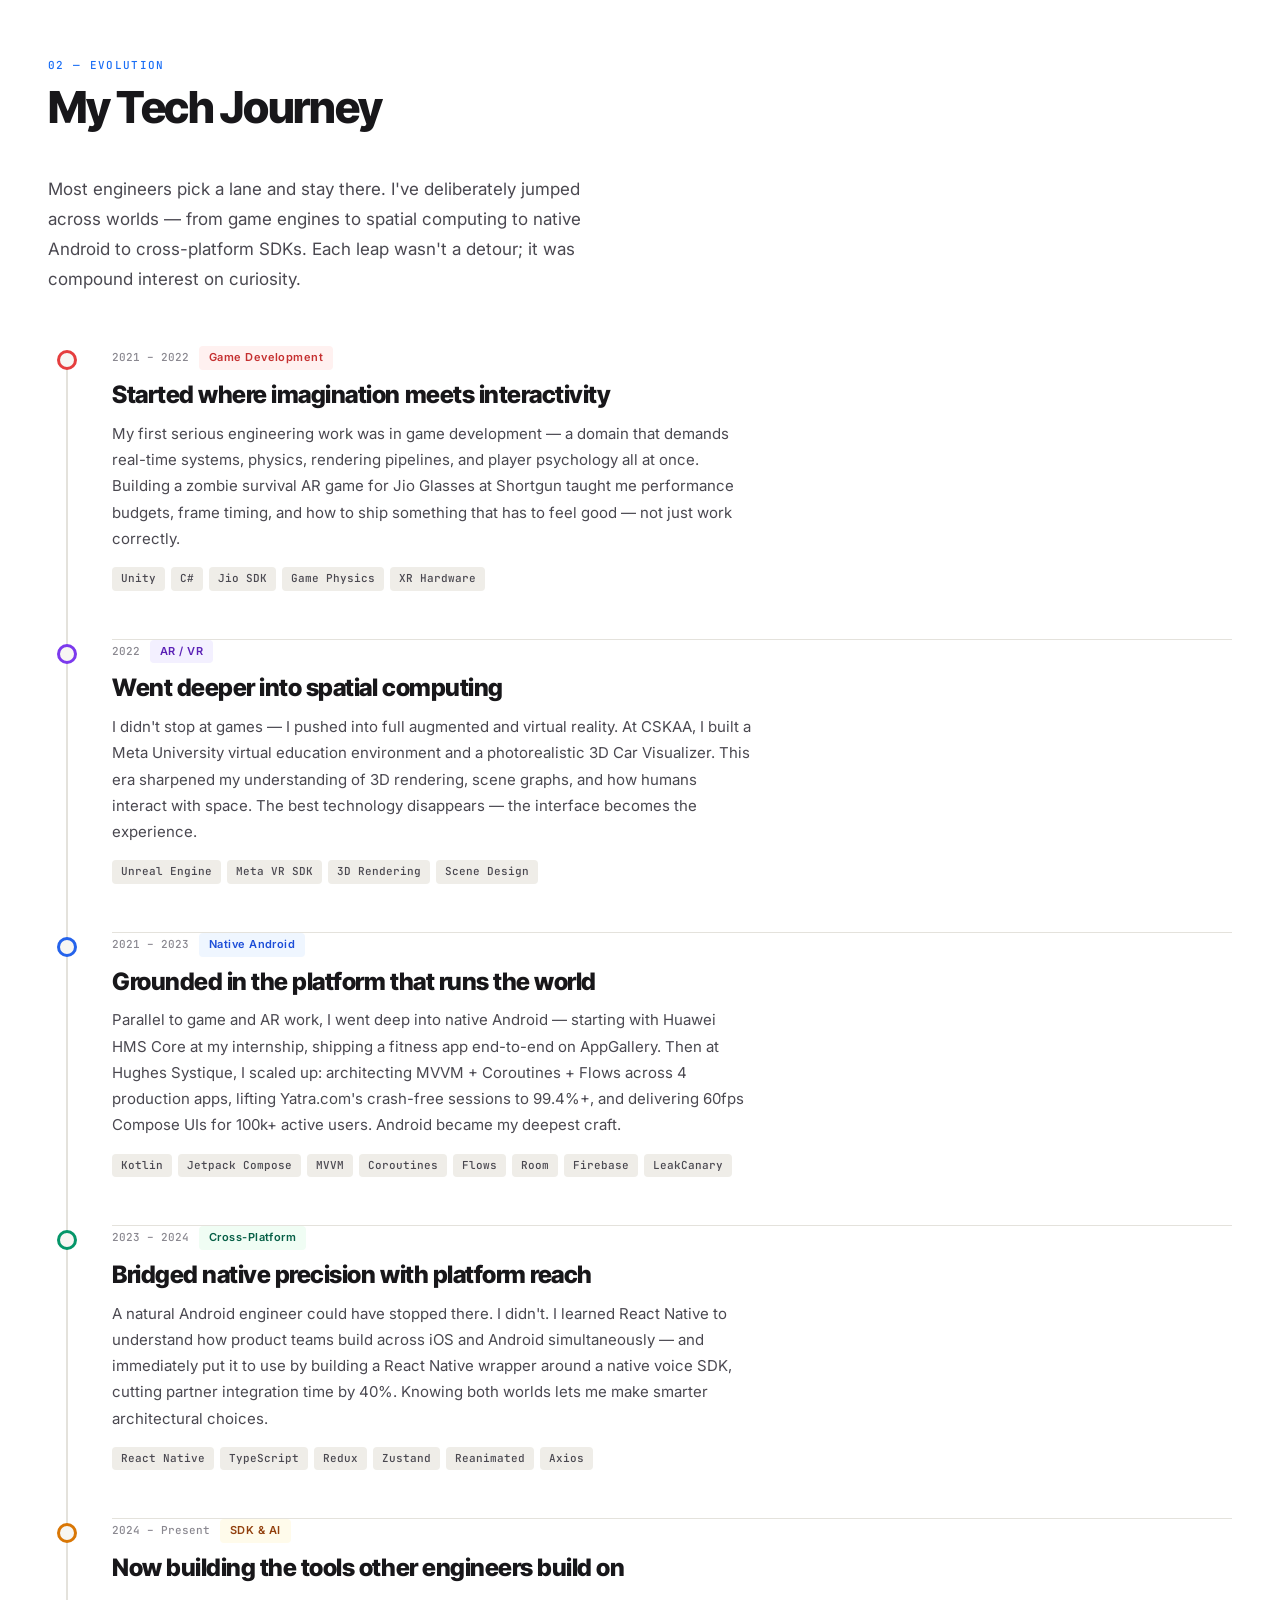
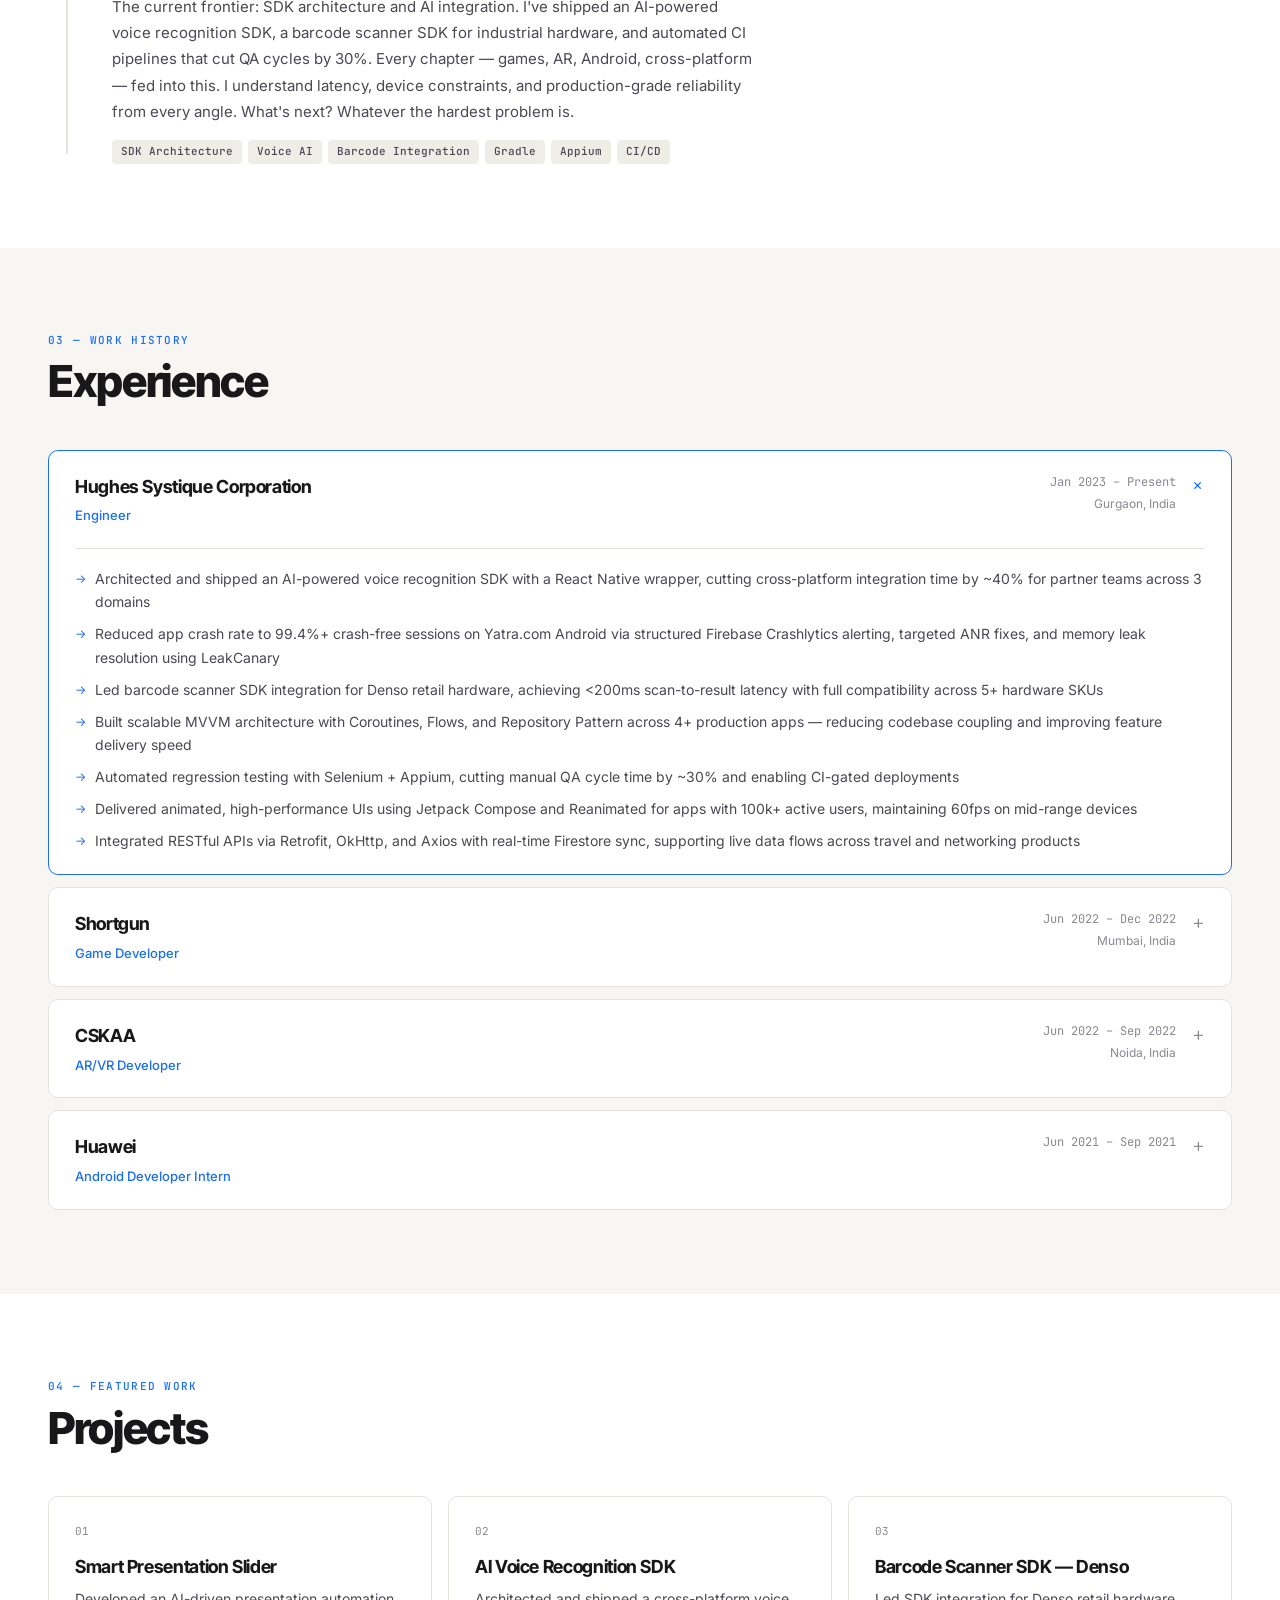
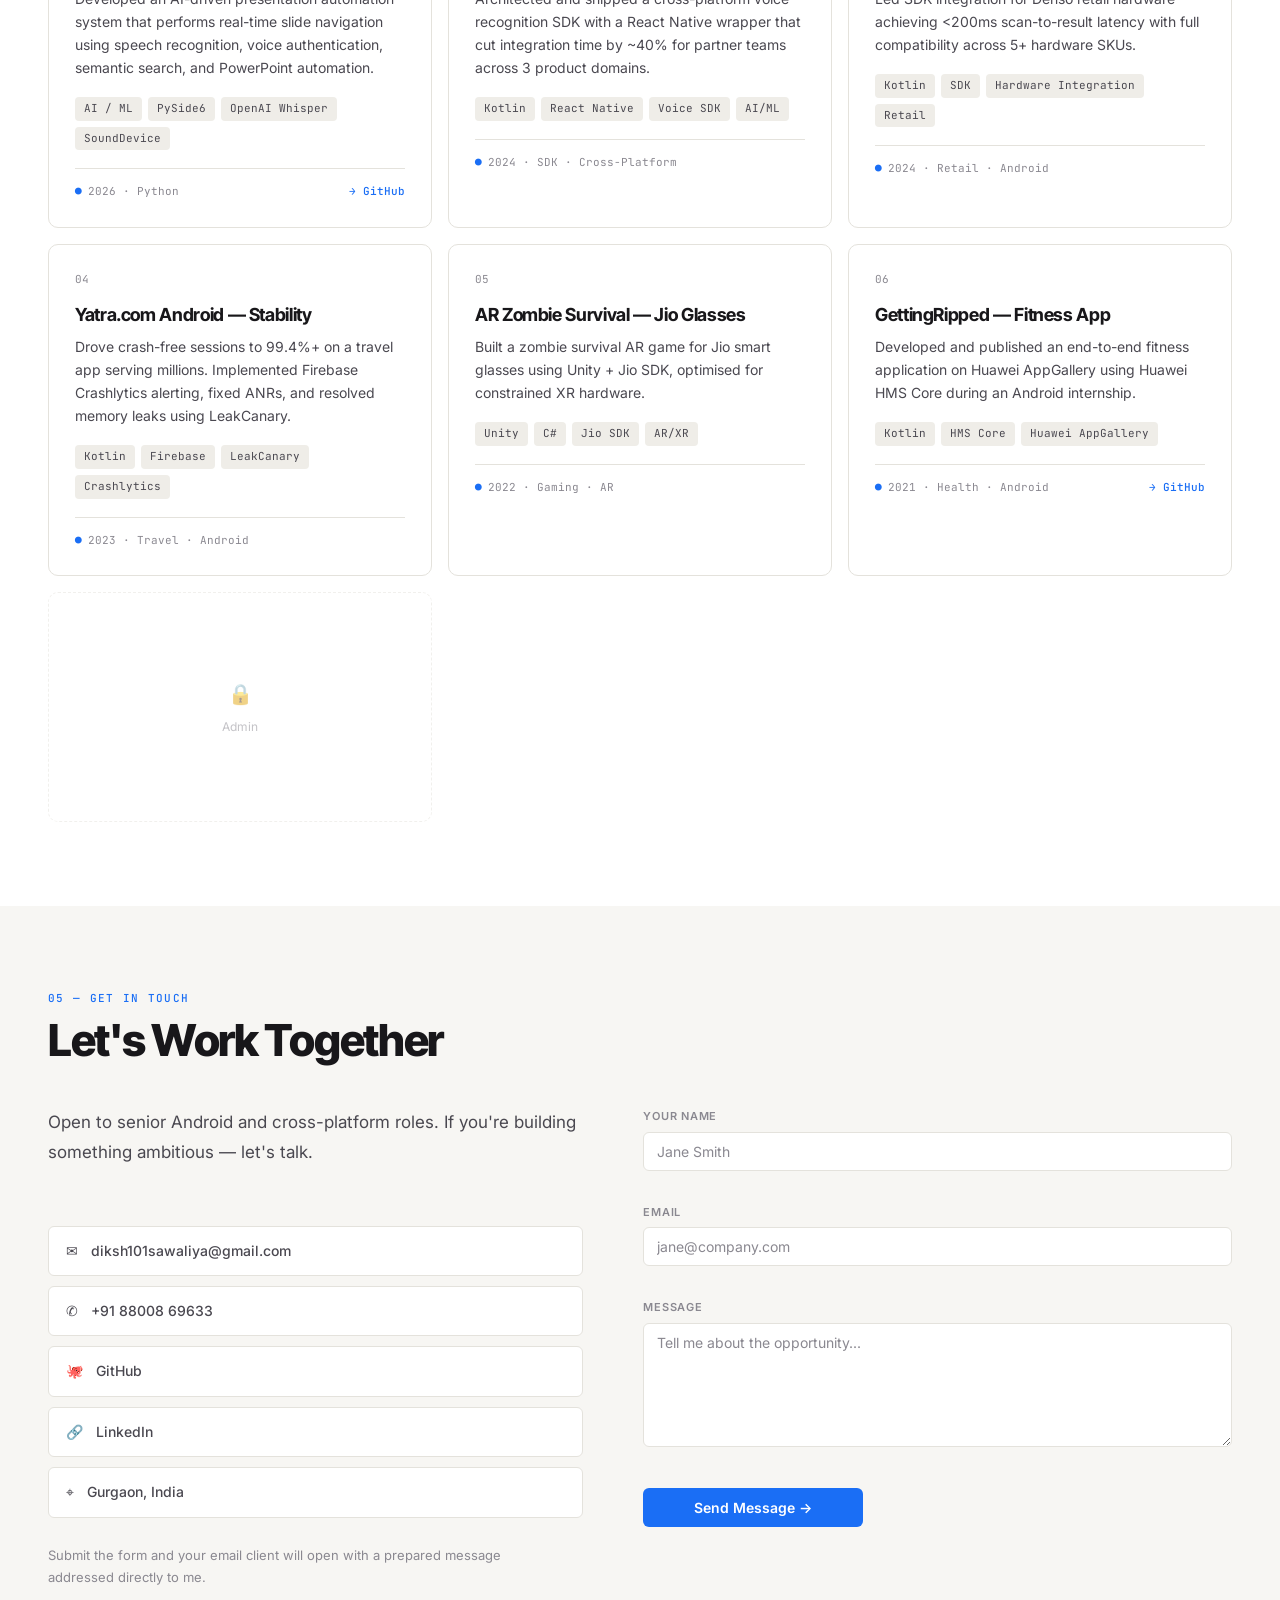
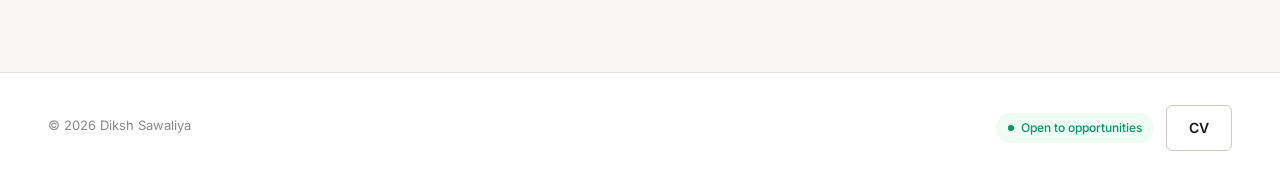
==== commit 618f74e6: "Added CV Button with Added CV pdf" ====
--- a/index.html
+++ b/index.html
@@ -95,7 +95,22 @@
   </div>
 </div>
 
+<!-- CV Modal -->
+<div class="modal-ov" id="cvModal">
+  <div class="modal" style="max-width:900px; width:96%; height:90%; padding:0; overflow:hidden;">
+    <div style="display:flex;justify-content:space-between;align-items:center;padding:12px 16px;border-bottom:1px solid rgba(0,0,0,0.06);">
+      <strong>Curriculum Vitae</strong>
+      <div>
+        <a id="cvDownload" href="Diksh_Sawaliya_Resume.pdf" target="_blank" download class="btn btn-outline" style="margin-right:8px">Download</a>
+        <button id="cvClose" class="btn-cancel">Close</button>
+      </div>
+    </div>
+    <iframe id="cvIframe" src="" style="width:100%;height:calc(100% - 56px);border:0" title="CV viewer"></iframe>
+  </div>
+</div>
+
 <script src="data.js"></script>
 <script src="script.js"></script>
 </body>
 </html>
+
